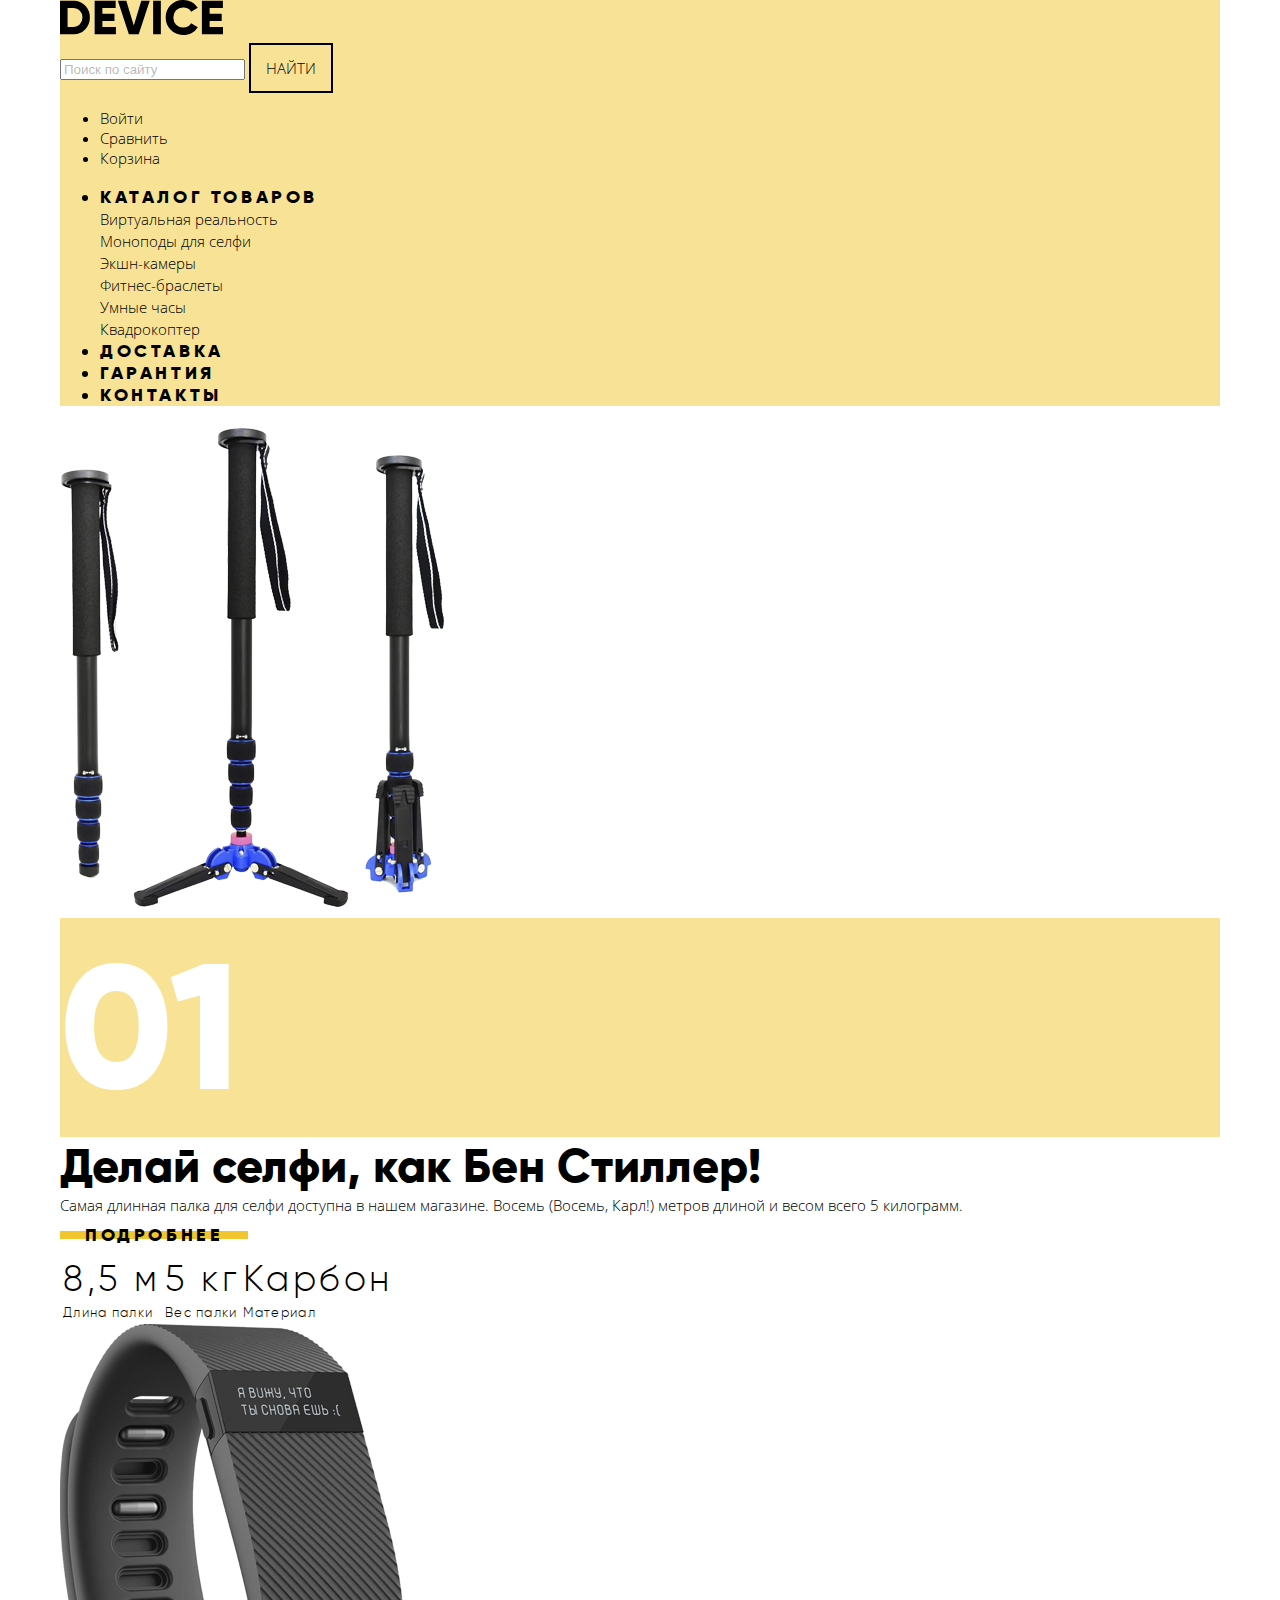
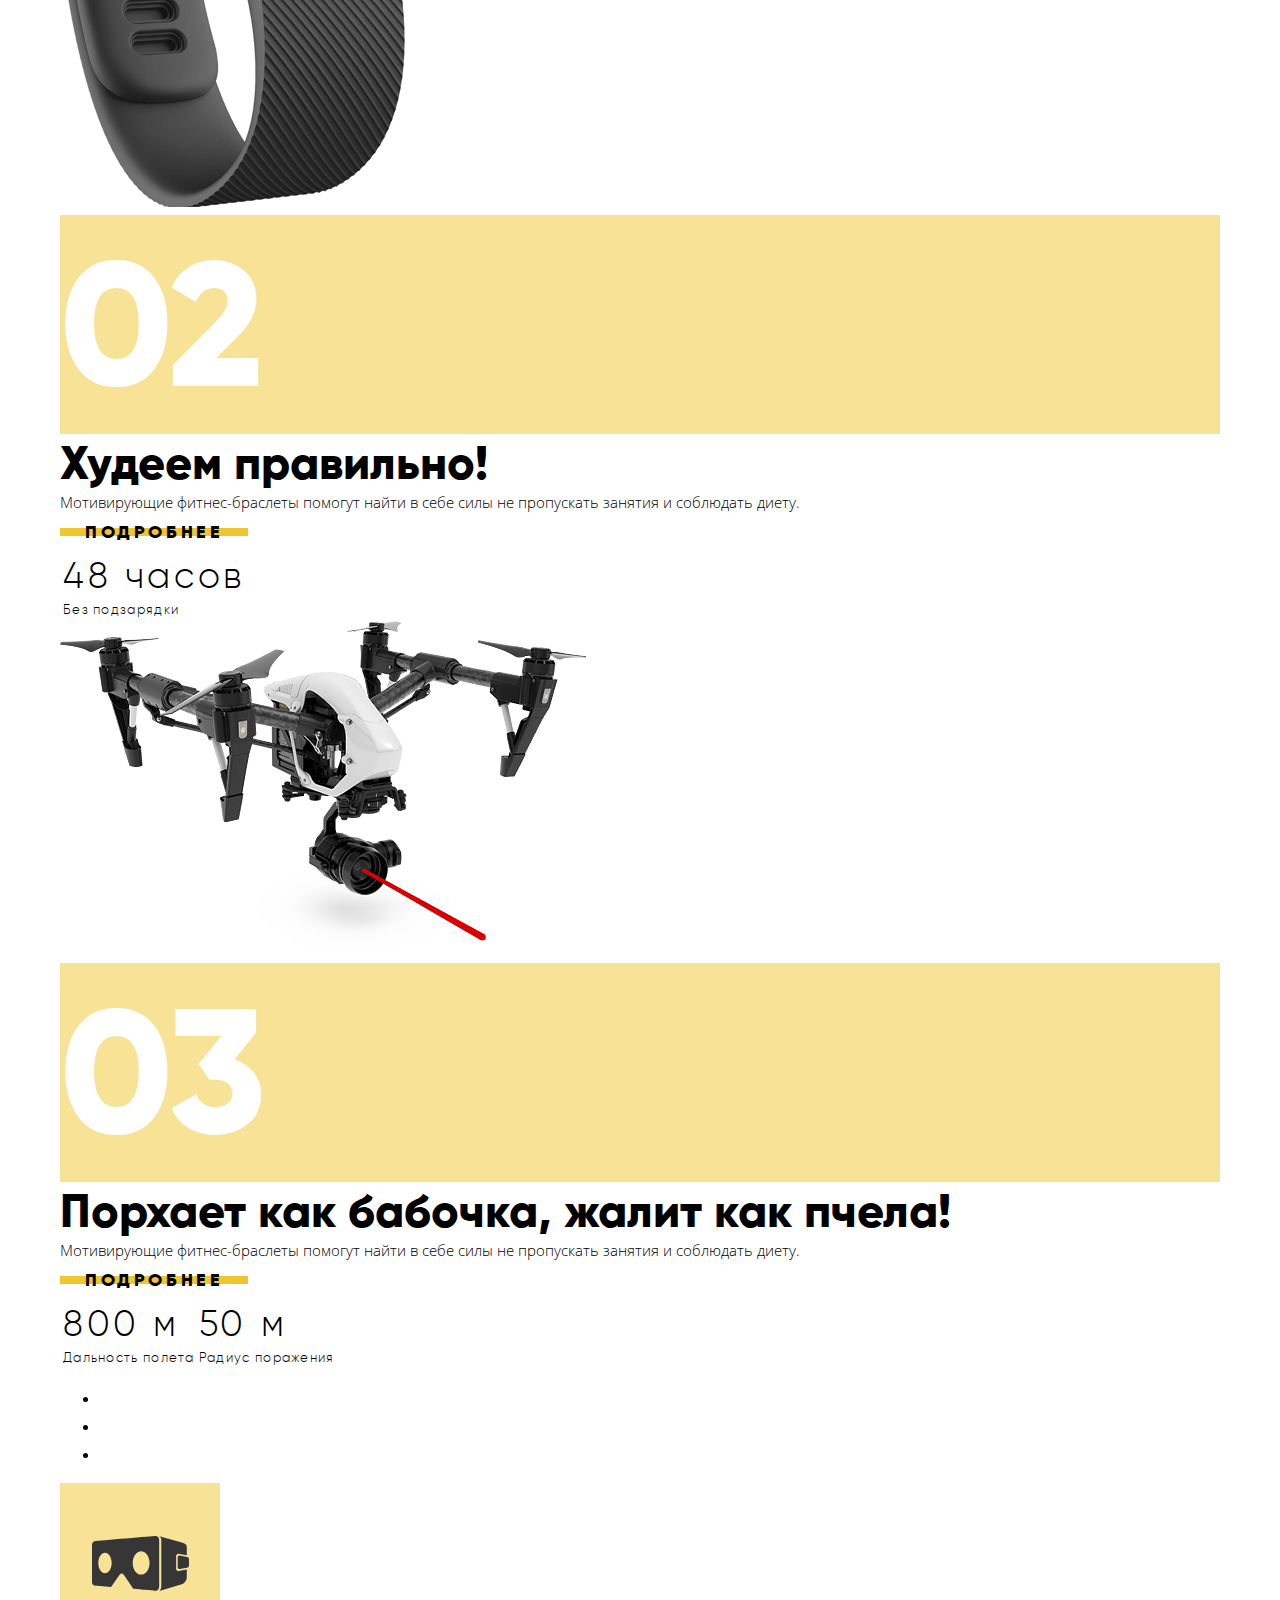
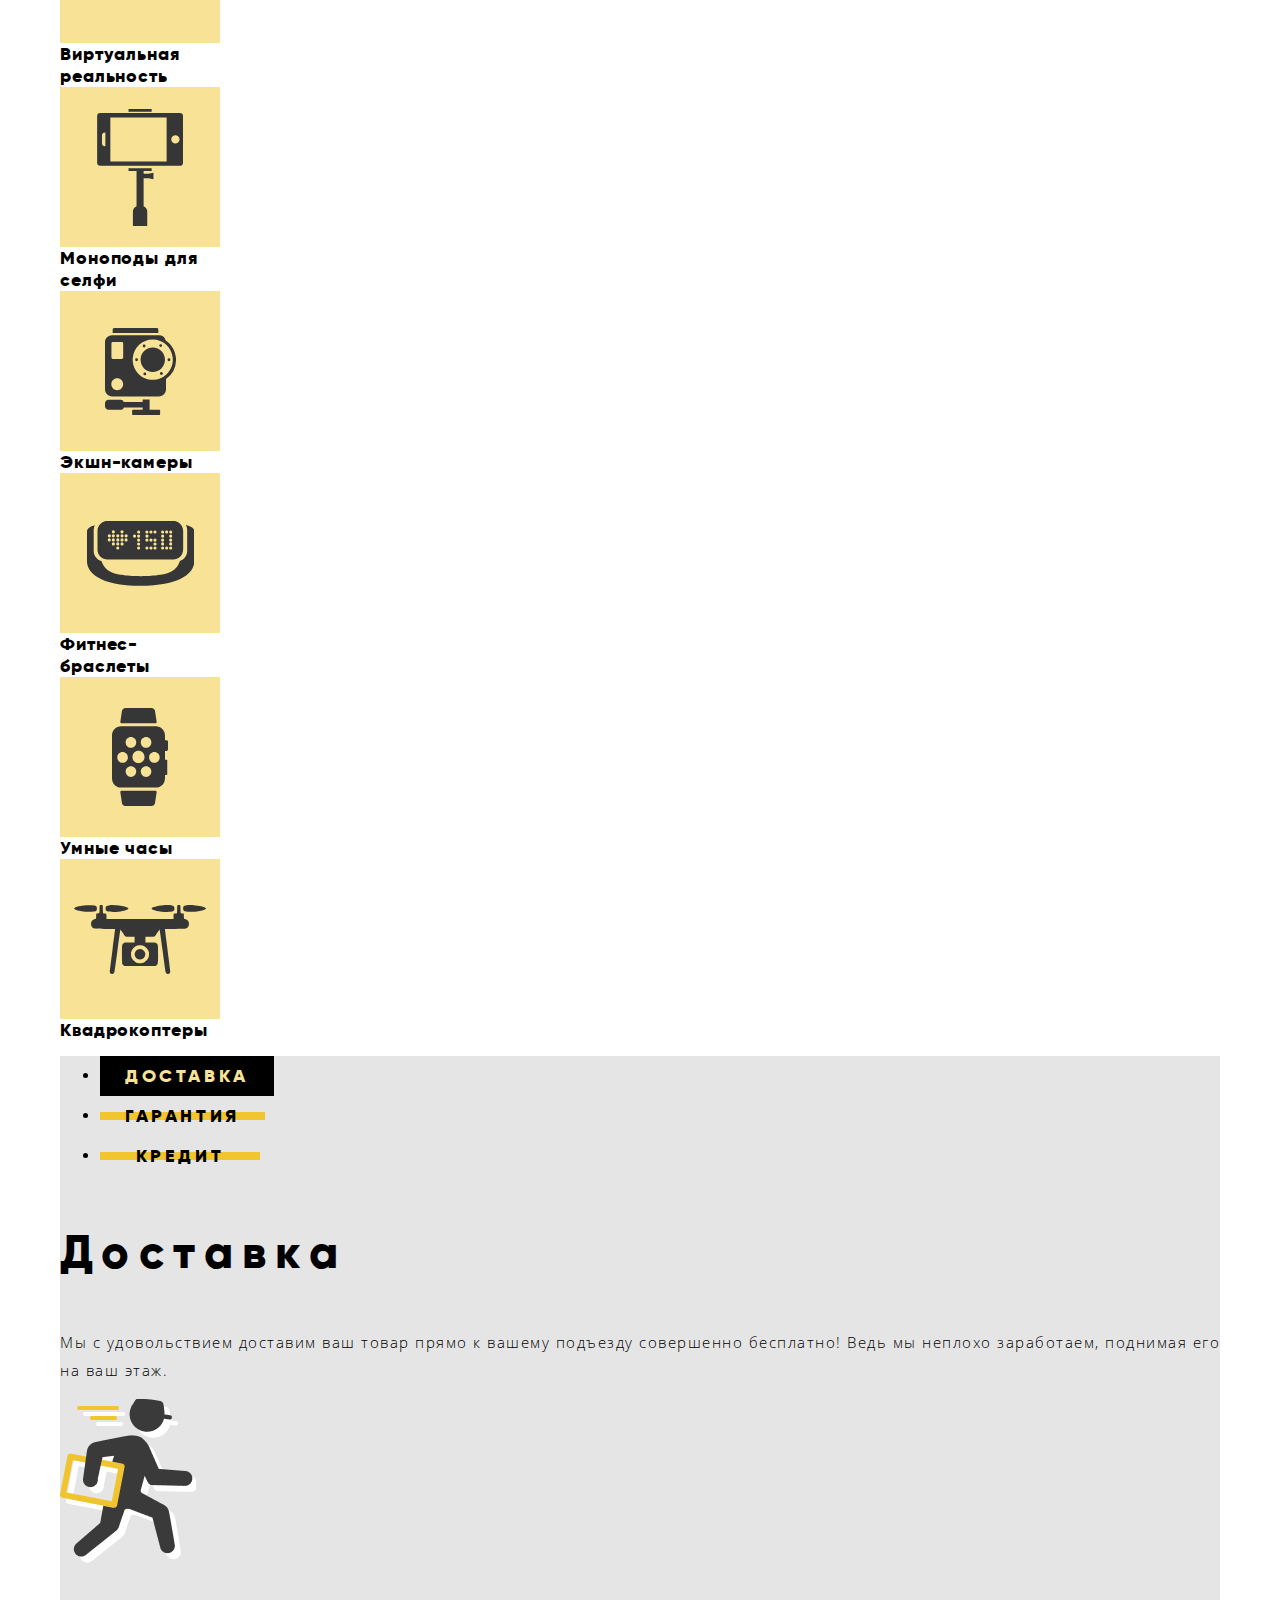
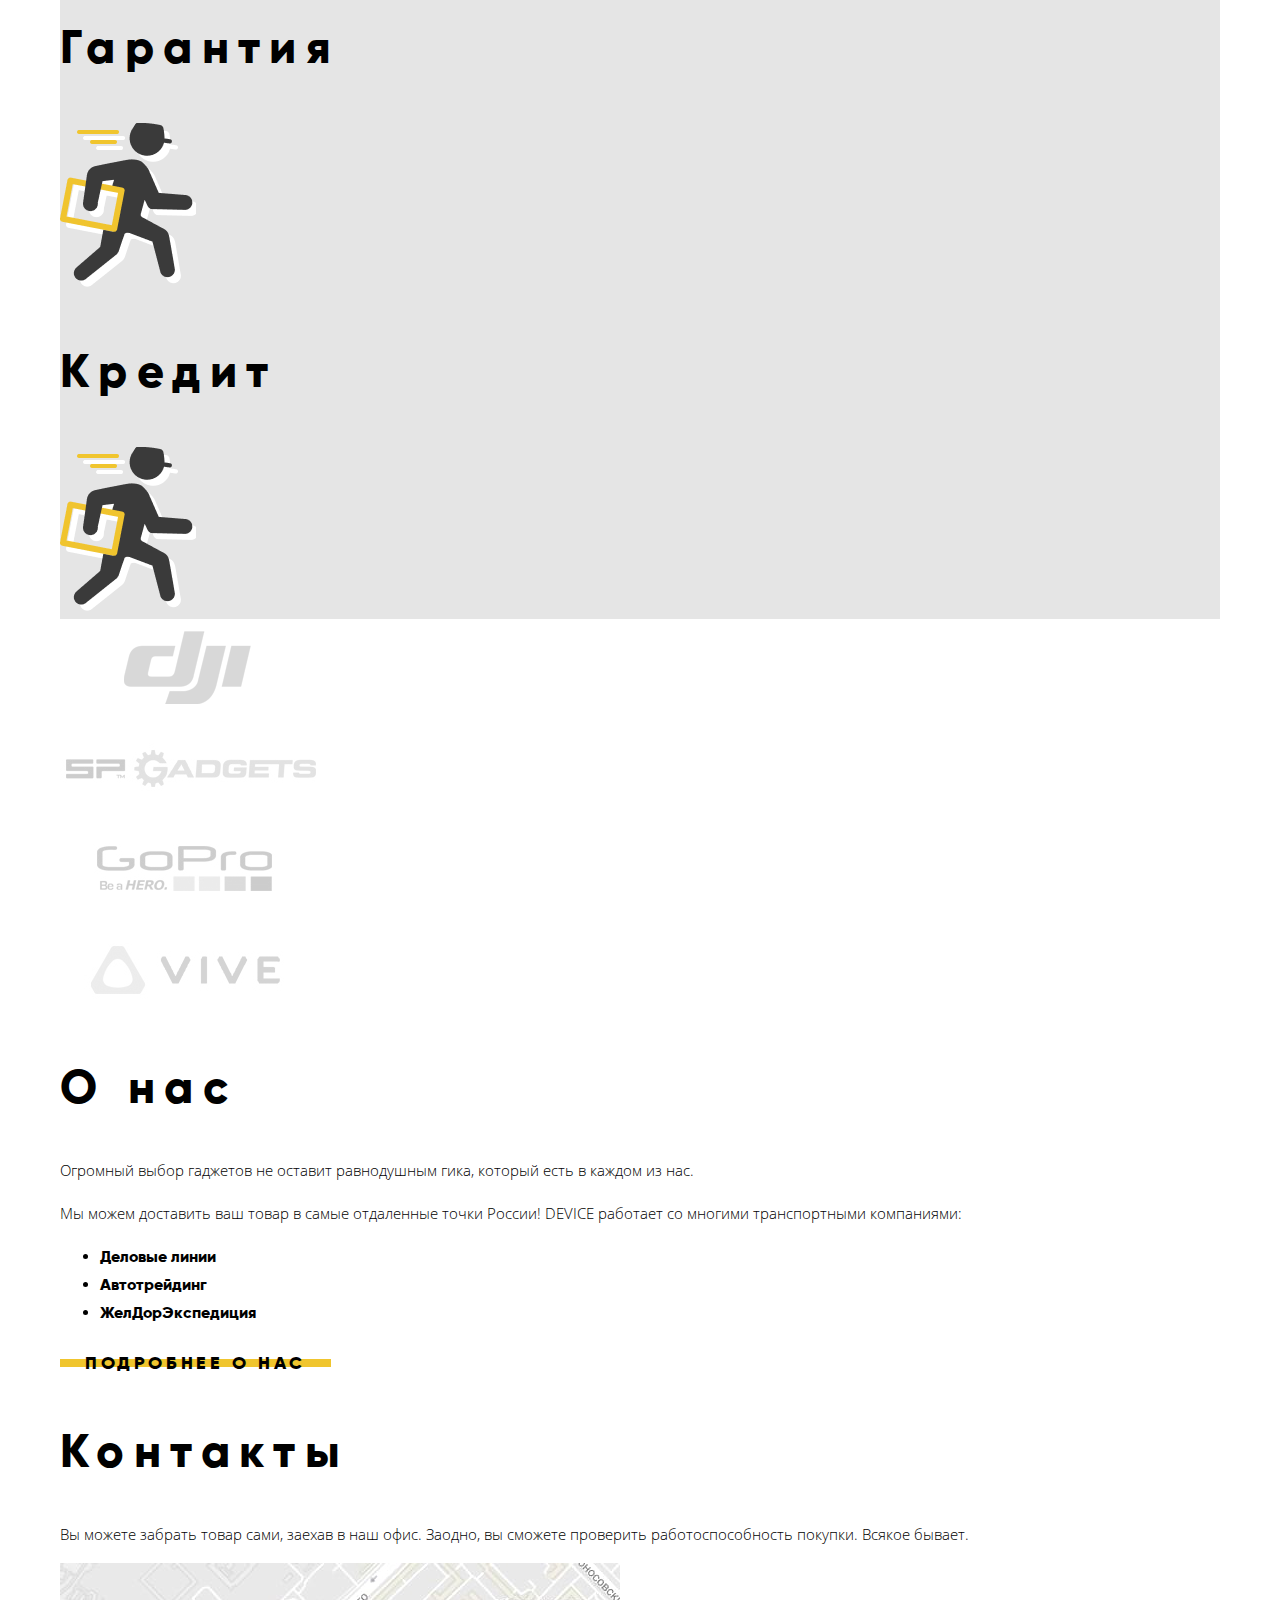
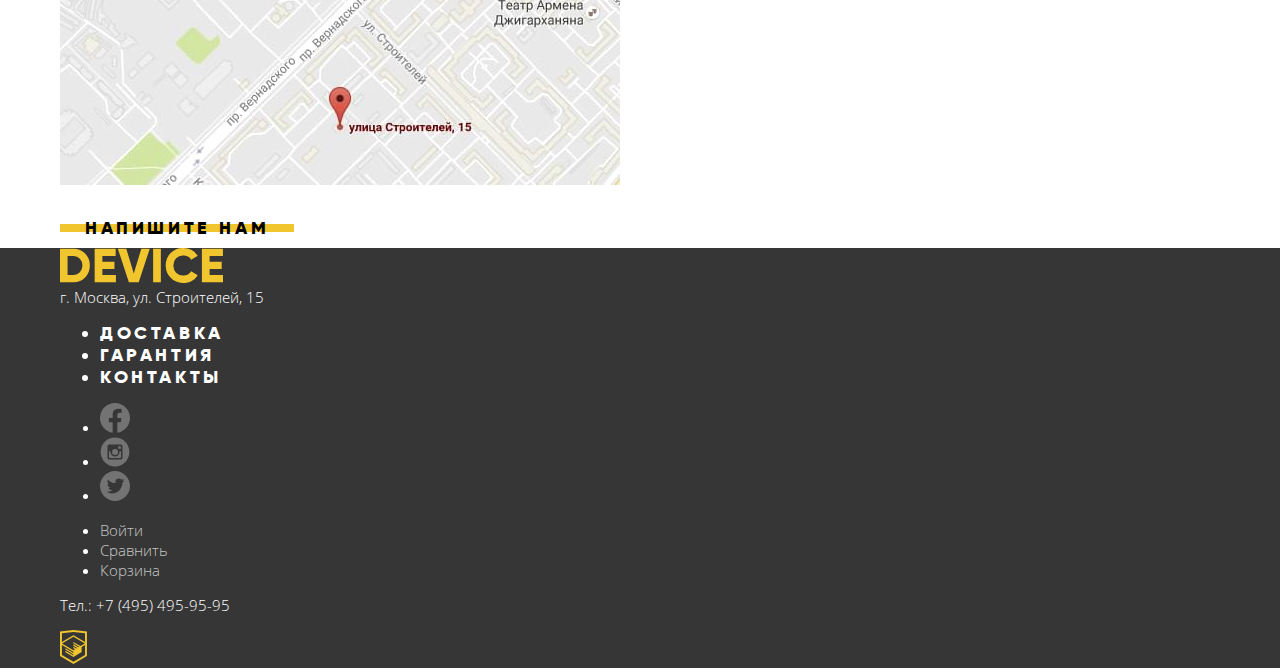
==== index.html @ 597c5e03 "typos and amends" ====
<!DOCTYPE html>
<html lang="ru">

<head>
  <meta charset="utf-8">
  <meta name="description" content="HTML Academy: Девайс">
  <title>HTML Academy: Девайс</title>
  <link rel="stylesheet" href="css/styles.css">
</head>

<body>
  <div class="container">
    <header class="main-header">
      <a class="logo-link">
        <img src="img/logo.svg" width="163" height="35" alt="Девайс">
      </a>
      <div class="navbar">
        <div class="navbar-search">
          <form action="https://echo.htmlacademy.ru/" method="post">
            <input type="search" placeholder="Поиск по сайту">
            <button type="submit">Найти</button>
          </form>
        </div>
        <ul>
          <li>
            <a href="#"><span class="icon"></span> Войти</a>
          </li>
          <li>
            <a href="#"><span class="icon"></span> Сравнить</a>
          </li>
          <li>
            <a href="#"><span class="icon"></span> Корзина</a>
          </li>
        </ul>
      </div>
      <nav class="main-navigation">
        <ul>
          <li>
            <a href="./catalog.html">Каталог товаров</a>
            <ul class="main-navigation-submenu">
              <li>
                <a href="#">Виртуальная реальность</a>
              </li>
              <li>
                <a href="#">Моноподы для селфи</a>
              </li>
              <li>
                <a href="#">Экшн-камеры</a>
              </li>
            </ul>
            <ul class="main-navigation-submenu">
              <li>
                <a href="#">Фитнес-браслеты</a>
              </li>
              <li>
                <a href="#">Умные часы</a>
              </li>
            </ul>
            <ul class="main-navigation-submenu">
              <li>
                <a href="#">Квадрокоптер</a>
              </li>
            </ul>
          </li>
          <li>
            <a href="#">Доставка</a>
          </li>
          <li>
            <a href="#">Гарантия</a>
          </li>
          <li>
            <a href="#">Контакты</a>
          </li>
        </ul>
      </nav>
    </header>
    <main class="index-page">
      <h1 class="visually-hidden">Интернет-магазин "Девайс"</h1>
      <div class="slider">
        <div class="slider-overview">
          <div class="slider-item">
            <div class="slider-grid-50">
              <img class="slider-image" src="img/slider-1.png" width="384" height="486" alt="Палка для селфи">
            </div>
            <div class="slider-grid-50">
              <div class="slider-order">01</div>
              <div class="slider-caption">Делай селфи, как Бен Стиллер!</div>
              <div class="slider-desc">Самая длинная палка для селфи доступна в нашем магазине. Восемь (Восемь, Карл!) метров длиной и весом всего 5 килограмм.</div>
              <a class="button">Подробнее</a>
              <table class="slider-table">
                <tbody>
                  <tr>
                    <td>8,5 м</td>
                    <td>5 кг</td>
                    <td>Карбон</td>
                  </tr>
                </tbody>
                <tfoot>
                  <tr>
                    <td>Длина палки</td>
                    <td>Вес палки</td>
                    <td>Материал</td>
                  </tr>
                </tfoot>
              </table>
            </div>
          </div>
          <div class="slider-item">
            <div class="slider-grid-50">
              <img class="slider-image" src="img/slider-2.png" width="345" height="485" alt="Фитнес-браслет">
            </div>
            <div class="slider-grid-50">
              <div class="slider-order">02</div>
              <div class="slider-caption">Худеем правильно!</div>
              <div class="slider-desc">Мотивирующие фитнес-браслеты помогут найти в себе силы не пропускать занятия и соблюдать диету.</div>
              <a class="button">Подробнее</a>
              <table class="slider-table">
                <tbody>
                  <tr>
                    <td>48 часов</td>
                  </tr>
                </tbody>
                <tfoot>
                  <tr>
                    <td>Без подзарядки</td>
                  </tr>
                </tfoot>
              </table>
            </div>
          </div>
          <div class="slider-item">
            <div class="slider-grid-50">
              <img class="slider-image" src="img/slider-3.png" width="526" height="334" alt="Квадрокоптер">
            </div>
            <div class="slider-grid-50">
              <div class="slider-order">03</div>
              <div class="slider-caption">Порхает как бабочка, жалит как пчела!</div>
              <div class="slider-desc">Мотивирующие фитнес-браслеты помогут найти в себе силы не пропускать занятия и соблюдать диету.</div>
              <a class="button">Подробнее</a>
              <table class="slider-table">
                <tbody>
                  <tr>
                    <td>800 м</td>
                    <td>50 м</td>
                  </tr>
                </tbody>
                <tfoot>
                  <tr>
                    <td>Дальность полета</td>
                    <td>Радиус поражения</td>
                  </tr>
                </tfoot>
              </table>
            </div>
          </div>
        </div>
        <ul class="slider-dots">
          <li data-order="0"></li>
          <li data-order="1"></li>
          <li data-order="2"></li>
        </ul>
      </div>
      <ul class="category-grid">
        <li>
          <a href="#">
            <div class="category-grid-img">
              <img src="img/popular-1.svg" width="97" height="55" alt="">
            </div>
            <div class="category-grid-title">Виртуальная реальность</div>
          </a>
        </li>
        <li>
          <a href="#">
            <div class="category-grid-img">
              <img src="img/popular-2.svg" width="86" height="117" alt="">
            </div>
            <div class="category-grid-title">Моноподы для селфи</div>
          </a>
        </li>
        <li>
          <a href="#">
            <div class="category-grid-img">
              <img src="img/popular-3.svg" width="71" height="87" alt="">
            </div>
            <div class="category-grid-title">Экшн-камеры</div>
          </a>
        </li>
        <li>
          <a href="#">
            <div class="category-grid-img">
              <img src="img/popular-4.svg" width="107" height="65" alt="">
            </div>
            <div class="category-grid-title">Фитнес-браслеты</div>
          </a>
        </li>
        <li>
          <a href="#">
            <div class="category-grid-img">
              <img src="img/popular-5.svg" width="56" height="98" alt="">
            </div>
            <div class="category-grid-title">Умные часы</div>
          </a>
        </li>
        <li>
          <a href="#">
            <div class="category-grid-img">
              <img src="img/popular-6.svg" width="132" height="69" alt="">
            </div>
            <div class="category-grid-title">Квадрокоптеры</div>
          </a>
        </li>
      </ul>
      <div class="slider-services">
        <ul class="slider-services-nav">
          <li>
            <button class="button active">Доставка</button>
          </li>
          <li>
            <button class="button">Гарантия</button>
          </li>
          <li>
            <button class="button">Кредит</button>
          </li>
        </ul>
        <div class="slider-services-content">
          <h3>Доставка</h3>
          <p>Мы с удовольствием доставим ваш товар прямо к вашему подъезду совершенно бесплатно! Ведь мы неплохо заработаем, поднимая его на ваш этаж.</p>
          <img src="img/delivery-guy.png" width="136" height="164" alt="">
        </div>
        <div class="slider-services-content">
          <h3>Гарантия</h3>
          <p></p>
          <img src="img/delivery-guy.png" width="136" height="164" alt="">
        </div>
        <div class="slider-services-content">
          <h3>Кредит</h3>
          <p></p>
          <img src="img/delivery-guy.png" width="136" height="164" alt="">
        </div>
      </div>
      <ul class="logo-block">
        <li></li>
        <li></li>
        <li></li>
        <li></li>
      </ul>
      <div class="map-popup">
        <img src="img/map-big.png" width="994" height="593" alt="Карта">
        <button class="js-close-popup" type="button">
          <img src="img/icon-cross.svg" alt="Закрыть окно">
        </button>
      </div>
      <div class="contact-form-popup">
        <form class="contact-form" action="https://echo.htmlacademy.ru/" method="post">
          <label for="name">Ваше имя:
            <input type="text" id="name" name="name" placeholder="Имя Фамилия" required>
          </label>
          <label for="email">Ваш e-mail:
            <input type="email" id="email" name="email" placeholder="email@example.com" required>
          </label>
          <label for="message">Текст письма:</label>
          <textarea id="message" name="message" placeholder="В свободной форме" required></textarea>
          <button type="submit">Отправить</button>
        </form>
        <button class="js-close-popup" type="button">
          <img src="img/icon-cross.svg" alt="Закрыть окно">
        </button>
      </div>
      <div class="grid-50">
        <section class="main-section">
          <h2 class="heading">О нас</h2>
          <p>Огромный выбор гаджетов не оставит равнодушным гика, который есть в каждом из нас.</p>
          <p>Мы можем доставить ваш товар в самые отдаленные точки России! DEVICE работает со многими транспортными компаниями:</p>
          <ul>
            <li>
              <strong>Деловые линии</strong>
            </li>
            <li>
              <strong>Автотрейдинг</strong>
            </li>
            <li>
              <strong>ЖелДорЭкспедиция</strong>
            </li>
          </ul>
          <a class="button" href="#">Подробнее о нас</a>
        </section>
      </div>
      <div class="grid-50">
        <section class="main-section">
          <h2 class="heading">Контакты</h2>
          <p>Вы можете забрать товар сами, заехав в наш офис. Заодно, вы сможете проверить работоспособность покупки. Всякое бывает.</p>
          <p>
            <img class="logo" src="img/map.jpg" width="560" height="222" alt="Карта">
          </p>
          <a class="button" href="#">Напишите нам</a>
        </section>
      </div>
    </main>
  </div>
  <footer class="main-footer">
    <div class="container">
      <div class="grid-33">
        <a class="logo-link">
          <img src="img/logo-color.svg" width="163" height="35" alt="Девайс">
        </a>
        <address>г. Москва, ул. Строителей, 15</address>
        <div class="decor"></div>
      </div>
      <div class="grid-33">
        <div class="footer-menu">
          <ul>
            <li>
              <a href="#">Доставка</a>
            </li>
            <li>
              <a href="#">Гарантия</a>
            </li>
            <li>
              <a href="#">Контакты</a>
            </li>
          </ul>
        </div>
        <div class="socials">
          <ul>
            <li>
              <a href="#">
                <img src="img/icon-facebook.svg" alt="Facebook" width="30" height="30">
              </a>
            </li>
            <li>
              <a href="#">
                <img src="img/icon-instagram.svg" alt="Instagram" width="30" height="30">
              </a>
            </li>
            <li>
              <a href="#">
                <img src="img/icon-twitter.svg" alt="Twitter" width="30" height="30">
              </a>
            </li>
          </ul>
        </div>
      </div>
      <div class="grid-33">
        <div class="navbar-footer">
          <ul>
            <li>
              <a href=""><span class="icon"></span>Войти</a>
            </li>
            <li>
              <a href=""><span class="icon"></span>Сравнить</a>
            </li>
            <li>
              <a href=""><span class="icon"></span>Корзина</a>
            </li>
          </ul>
        </div>
        <p>Тел.: <a href="tel:+74954959595">+7 (495) 495-95-95</a>
        </p>
        <div class="copyright">
          <a href="#">
            <img src="img/logo-htmlacademy.svg" alt="Htmlacademy" width="27" height="34">
          </a>
        </div>
      </div>
    </div>
  </footer>
</body>

</html>
---- css/styles.css ----
/* Fonts */

@font-face {
  font-family: "Open Sans";
  font-style: normal;
  font-weight: 300;
  src: local("Open Sans Light"), local("OpenSans-Light"), url("../fonts/open-sans-v17-latin_cyrillic-ext_cyrillic-300.woff2") format("woff2"), url("../fonts/open-sans-v17-latin_cyrillic-ext_cyrillic-300.woff") format("woff");
}

@font-face {
  font-family: "Open Sans";
  font-style: normal;
  font-weight: 400;
  src: local("Open Sans Regular"), local("OpenSans-Regular"), url("../fonts/open-sans-v17-latin_cyrillic-ext_cyrillic-regular.woff2") format("woff2"), url("../fonts/open-sans-v17-latin_cyrillic-ext_cyrillic-regular.woff") format("woff");
}

@font-face {
  font-family: "Gilroy Light";
  font-style: normal;
  font-weight: normal;
  src: local("Gilroy Light"), url("../fonts/gilroylight.woff2") format("woff2"), url("../fonts/gilroylight.woff") format("woff");
}

@font-face {
  font-family: "Gilroy Extra Bold";
  font-style: normal;
  font-weight: normal;
  src: local("Gilroy Extra Bold"), url("../fonts/gilroyextrabold.woff2") format("woff2"), url("../fonts/gilroyextrabold.woff") format("woff");
}

/* Reset */
*,
*::before,
*::after {
  box-sizing: inherit;
}

html {
  box-sizing: border-box;
}

img {
  max-width: 100%;
  height: auto;
}

a {
  text-decoration: none;
}

/* Variables */
:root {
  --basic-black: #000;
  --basic-dark: #363636;
  --basic-white: #fff;
  --basic-grey: #464646;
  --basic-half-grey: #7e7e7e;
  --basic-disabled-grey: #a6a6a6;
  --basic-grey-light: #e5e5e5;
  --special-yellow: #f7e296;
  --special-yellow-dark: #f0c52e;
  --special-green: #91c92f;
  --pagination-grey: #ebebeb;
  --hover-pagination-grey: #d9d9d9;
  --error-pink: #f6dada;
  --basic-white-opacity: rgba(255, 255, 255, 0.3);
  --basic-black-opacity: rgba(0, 0, 0, 0.3);
}

/* Global */
body {
  margin: 0;
  padding: 0;
  font-family: "Open Sans", "Tahoma", sans-serif;
  font-size: 15px;
  line-height: 28px;
  font-weight: 300;
  color: var(--basic-black);
}

.container {
  width: 1200px;
  padding: 0 20px;
  margin: 0 auto;
}

.visually-hidden {
  position: absolute;
  clip: rect(1px 1px 1px 1px);
  padding: 0;
  border: 0;
  height: 1px;
  width: 1px;
  overflow: hidden;
}

.heading {
  font-family: "Gilroy Extra Bold", "Tahoma", sans-serif;
  font-weight: bold;
  letter-spacing: 0.2em;
  font-size: 47px;
  line-height: 59px;
}

/* UI */
.button {
  display: inline-block;
  vertical-align: middle;
  font-family: "Gilroy Extra Bold", "Tahoma", sans-serif;
  font-weight: bold;
  font-size: 18px;
  line-height: 22px;
  color: inherit;
  letter-spacing: 0.2em;
  text-transform: uppercase;
  background: none;
  border: none;
  cursor: pointer;
  padding: 9px 25px;
  position: relative;
  min-width: 160px;
  z-index: 0;
}

.button::after {
  content: "";
  position: absolute;
  left: 0;
  top: 0;
  bottom: 0;
  right: 0;
  margin: auto;
  background-color: var(--special-yellow-dark);
  height: 8px;
  width: 100%;
  z-index: -1;
}

.button:hover,
.button:focus {
  background-color: var(--special-yellow-dark);
}

.button:active {
  color: var(--basic-black-opacity);
}

/* Filter */
.form-filter legend {
  font-family: "Gilroy Extra Bold", "Tahoma", sans-serif;
  font-weight: bold;
  font-size: 14px;
  line-height: 17px;
  letter-spacing: 0.1em;
}

.form-filter label {
  font-size: 14px;
  line-height: 19px;
}

.form-filter input[attr="disabled"] {
  color: var(--basic-disabled-grey);
}

/* Header */
.main-header {
  background: var(--special-yellow);
}

.main-header .logo-link:hover,
.main-header .logo-link:focus {
  opacity: 0.6;
}

.main-header .logo-link:active {
  opacity: 0.3;
}

.main-navigation {
  font-family: "Gilroy Extra Bold", "Tahoma", sans-serif;
  font-weight: bold;
  font-size: 18px;
  line-height: 22px;
  text-transform: uppercase;
  letter-spacing: 0.2em;
}

.main-navigation a {
  color: var(--basic-black);
}

.main-navigation a:hover,
.main-navigation a:focus {
  opacity: 0.6;
}

.main-navigation a:active {
  opacity: 0.3;
}

.main-navigation-submenu {
  padding: 0;
  margin: 0;
  list-style: none;
}

.main-navigation-submenu a {
  font-family: "Open Sans", "Tahoma", sans-serif;
  font-style: normal;
  font-weight: 300;
  font-size: 15px;
  line-height: 20px;
  text-transform: none;
  letter-spacing: normal;
}

.navbar {
  line-height: 20px;
}

.navbar a {
  color: var(--basic-black);
}

.navbar a:hover,
.navbar a:focus {
  opacity: 0.6;
}

.navbar a:active {
  opacity: 0.3;
}

.navbar-search input::placeholder {
  color: rgba(0, 0, 0, 0.3);
}

.navbar-search input:hover::placeholder {
  color: rgba(0, 0, 0, 0.6);
}

.navbar-search button {
  font-family: "Open Sans", "Tahoma", sans-serif;
  font-style: normal;
  font-weight: 300;
  font-size: 15px;
  line-height: 20px;
  text-transform: uppercase;
  color: var(--basic-black);
  border: 2px solid var(--basic-black);
  background: none;
  padding: 13px 15px;
  cursor: pointer;
}

.navbar-search button:hover,
.navbar-search button:focus {
  color: var(--basic-white);
  background: var(--basic-black);
}

.navbar-search button:active {
  color: var(--basic-white-opacity);
  background: var(--basic-black);
}

/* Footer */
.main-footer {
  background: var(--basic-dark);
  color: var(--basic-white);
  font-size: 15px;
  line-height: 20px;
}

.main-footer a {
  color: inherit;
}

.main-footer address {
  font-style: inherit;
}

.main-footer .logo-link:hover,
.main-footer .logo-link:focus {
  opacity: 0.6;
}

.main-footer .logo-link:active {
  opacity: 0.3;
}

.footer-menu li {
  font-family: "Gilroy Extra Bold", "Tahoma", sans-serif;
  font-weight: bold;
  font-size: 18px;
  line-height: 22px;
  text-transform: uppercase;
  letter-spacing: 0.2em;
}

.footer-menu a {
  color: inherit;
  opacity: 1;
}

.footer-menu a:hover,
.footer-menu a:focus {
  opacity: 0.6;
}

.footer-menu a:active {
  opacity: 0.3;
}

.navbar-footer {
  line-height: 20px;
}

.navbar-footer a {
  color: var(--basic-white);
  opacity: 0.7;
}

.navbar-footer a:hover,
.navbar-footer a:focus {
  opacity: 1;
}

.navbar-footer a:active {
  opacity: 0.3;
}

.copyright a:hover,
.copyright a:focus {
  opacity: 0.6;
}

.copyright a:active {
  opacity: 0.3;
}

.socials a {
  opacity: 0.3;
}

.socials a:hover,
.socials a:focus {
  opacity: 0.6;
}

.socials a:active {
  opacity: 0.1;
}

/* Index page */
.main-section ul {
  font-family: "Gilroy Extra Bold", "Tahoma", sans-serif;
  font-weight: bold;
  font-size: 16px;
  line-height: 28px;
}

/* Catalog page */
.inner-page h1 {
  font-family: "Gilroy Extra Bold", "Tahoma", sans-serif;
  font-weight: bold;
  font-size: 47px;
  line-height: 59px;
}

.catalog-item h2 {
  font-family: "Gilroy Extra Bold", "Tahoma", sans-serif;
  font-weight: bold;
  font-size: 18px;
  line-height: 22px;
  letter-spacing: 0.05em;
}

.catalog-item-price {
  font-family: "Gilroy Light", "Tahoma", sans-serif;
  font-size: 16px;
  line-height: 19px;
  letter-spacing: 0.05em;
}

/* Breadcrumbs */
.breadcrumbs a {
  font-size: 14px;
  line-height: 19px;
  color: inherit;
  opacity: 0.3;
}

.breadcrumbs a:hover,
.breadcrumbs a:focus {
  opacity: 0.6;
}

.breadcrumbs a:active {
  opacity: 0.1;
}

.breadcrumbs a.current:hover,
.breadcrumbs a.current:focus {
  opacity: 0.3;
}

.breadcrumbs a.current:active {
  opacity: 0.3;
}

/* Sort */
.sort-block h2 {
  font-family: "Gilroy Extra Bold", "Tahoma", sans-serif;
  font-weight: bold;
  font-size: 16px;
  line-height: 20px;
  letter-spacing: 0.1em;
  text-transform: uppercase;
}

.sort a {
  font-family: "Open Sans", "Tahoma", sans-serif;
  font-weight: normal;
  font-style: normal;
  font-size: 14px;
  color: var(--basic-black);
  line-height: 19px;
  opacity: 0.3;
}

.sort a:hover,
.sort a:focus {
  opacity: 0.6;
}

.sort a.active,
.sort a:active {
  opacity: 1;
}

/* Pagination */
.pagination {
  background: var(--pagination-grey);
  list-style: none;
  margin: 0;
  padding: 0;
}

.pagination a {
  display: block;
  font-family: "Gilroy Extra Bold", "Tahoma", sans-serif;
  font-weight: bold;
  font-size: 16px;
  line-height: 20px;
  color: var(--basic-black);
  letter-spacing: 0.1em;
  text-transform: uppercase;
  opacity: 0.3;
}

.pagination a:hover,
.pagination a:focus {
  opacity: 0.6;
}

.pagination a.active,
.pagination a:active {
  opacity: 1;
}

.pagination .next a,
.pagination .prev a {
  opacity: 1;
}

.pagination .next:hover,
.pagination .next:focus,
.pagination .prev:hover,
.pagination .prev:focus {
  background: var(--hover-pagination-grey);
}

.pagination .next:active a,
.pagination .prev:active a {
  opacity: 0.3;
}

/* Slider */
.slider-caption {
  font-family: "Gilroy Extra Bold", "Tahoma", sans-serif;
  font-weight: bold;
  font-size: 47px;
  line-height: 58px;
}

.slider-desc {
  line-height: 20px;
}

.slider-table tbody {
  font-family: "Gilroy Light", "Tahoma", sans-serif;
  font-size: 36px;
  line-height: 43px;
  letter-spacing: 0.1em;
}

.slider-table tfoot {
  font-family: "Gilroy Light", "Tahoma", sans-serif;
  font-size: 13px;
  line-height: 16px;
  letter-spacing: 0.1em;
}

.slider-order {
  font-family: "Gilroy Extra Bold", "Tahoma", sans-serif;
  font-size: 179px;
  line-height: 219px;
  color: var(--basic-white);
  background: var(--special-yellow);
  text-transform: uppercase;
}

/* Category grid */
.category-grid {
  margin: 0;
  padding: 0;
  list-style: none;
}

.category-grid a {
  color: var(--basic-black);
}

.category-grid li {
  width: 160px;
}

.category-grid li:hover .category-grid-img,
.category-grid li:focus .category-grid-img {
  background: var(--special-yellow-dark);
}

.category-grid li:active .category-grid-img {
  background: var(--special-yellow-dark);
}

.category-grid li:active .category-grid-img img {
  opacity: 0.3;
}

.category-grid li:active .category-grid-title {
  opacity: 0.3;
}

.category-grid-title {
  font-family: "Gilroy Extra Bold", "Tahoma", sans-serif;
  font-weight: bold;
  font-size: 18px;
  line-height: 22px;
  letter-spacing: 0.05em;
}

.category-grid-img {
  position: relative;
  height: 160px;
  background: var(--special-yellow);
}

.category-grid-img img {
  position: absolute;
  top: 0;
  right: 0;
  bottom: 0;
  left: 0;
  margin: auto;
}

/* Slider services */
.slider-services {
  background: var(--basic-grey-light);
}

.slider-services-nav .button:active {
  background: var(--basic-black);
  color: var(--special-yellow);
}

.slider-services-nav .button:active::after {
  background: none;
}

.slider-services-nav .active {
  background: var(--basic-black);
  color: var(--special-yellow);
}

.slider-services-nav .active::after {
  background: none;
}

.slider-services-content h3 {
  font-family: "Gilroy Extra Bold", "Tahoma", sans-serif;
  font-weight: bold;
  font-size: 47px;
  line-height: 58px;
  letter-spacing: 0.2em;
}

.slider-services-content p {
  font-size: 15px;
  line-height: 28px;
  letter-spacing: 0.1em;
}

.logo-block {
  margin: 0;
  padding: 0;
  list-style: none;
}

.logo-block li {
  width: 260px;
  height: 100px;
  background-repeat: no-repeat;
  background-size: contain;
}

.logo-block li:nth-child(1) {
  background-image: url("../img/logo-greyscale-1.png");
}

.logo-block li:nth-child(1):hover {
  background-image: url("../img/logo-1.png");
}

.logo-block li:nth-child(2) {
  background-image: url("../img/logo-greyscale-2.png");
}

.logo-block li:nth-child(2):hover {
  background-image: url("../img/logo-2.png");
}

.logo-block li:nth-child(3) {
  background-image: url("../img/logo-greyscale-3.png");
}

.logo-block li:nth-child(3):hover {
  background-image: url("../img/logo-3.png");
}

.logo-block li:nth-child(4) {
  background-image: url("../img/logo-greyscale-4.png");
}

.logo-block li:nth-child(4):hover {
  background-image: url("../img/logo-4.png");
}

.contact-form-popup {
  display: none;
}

.map-popup {
  display: none;
}
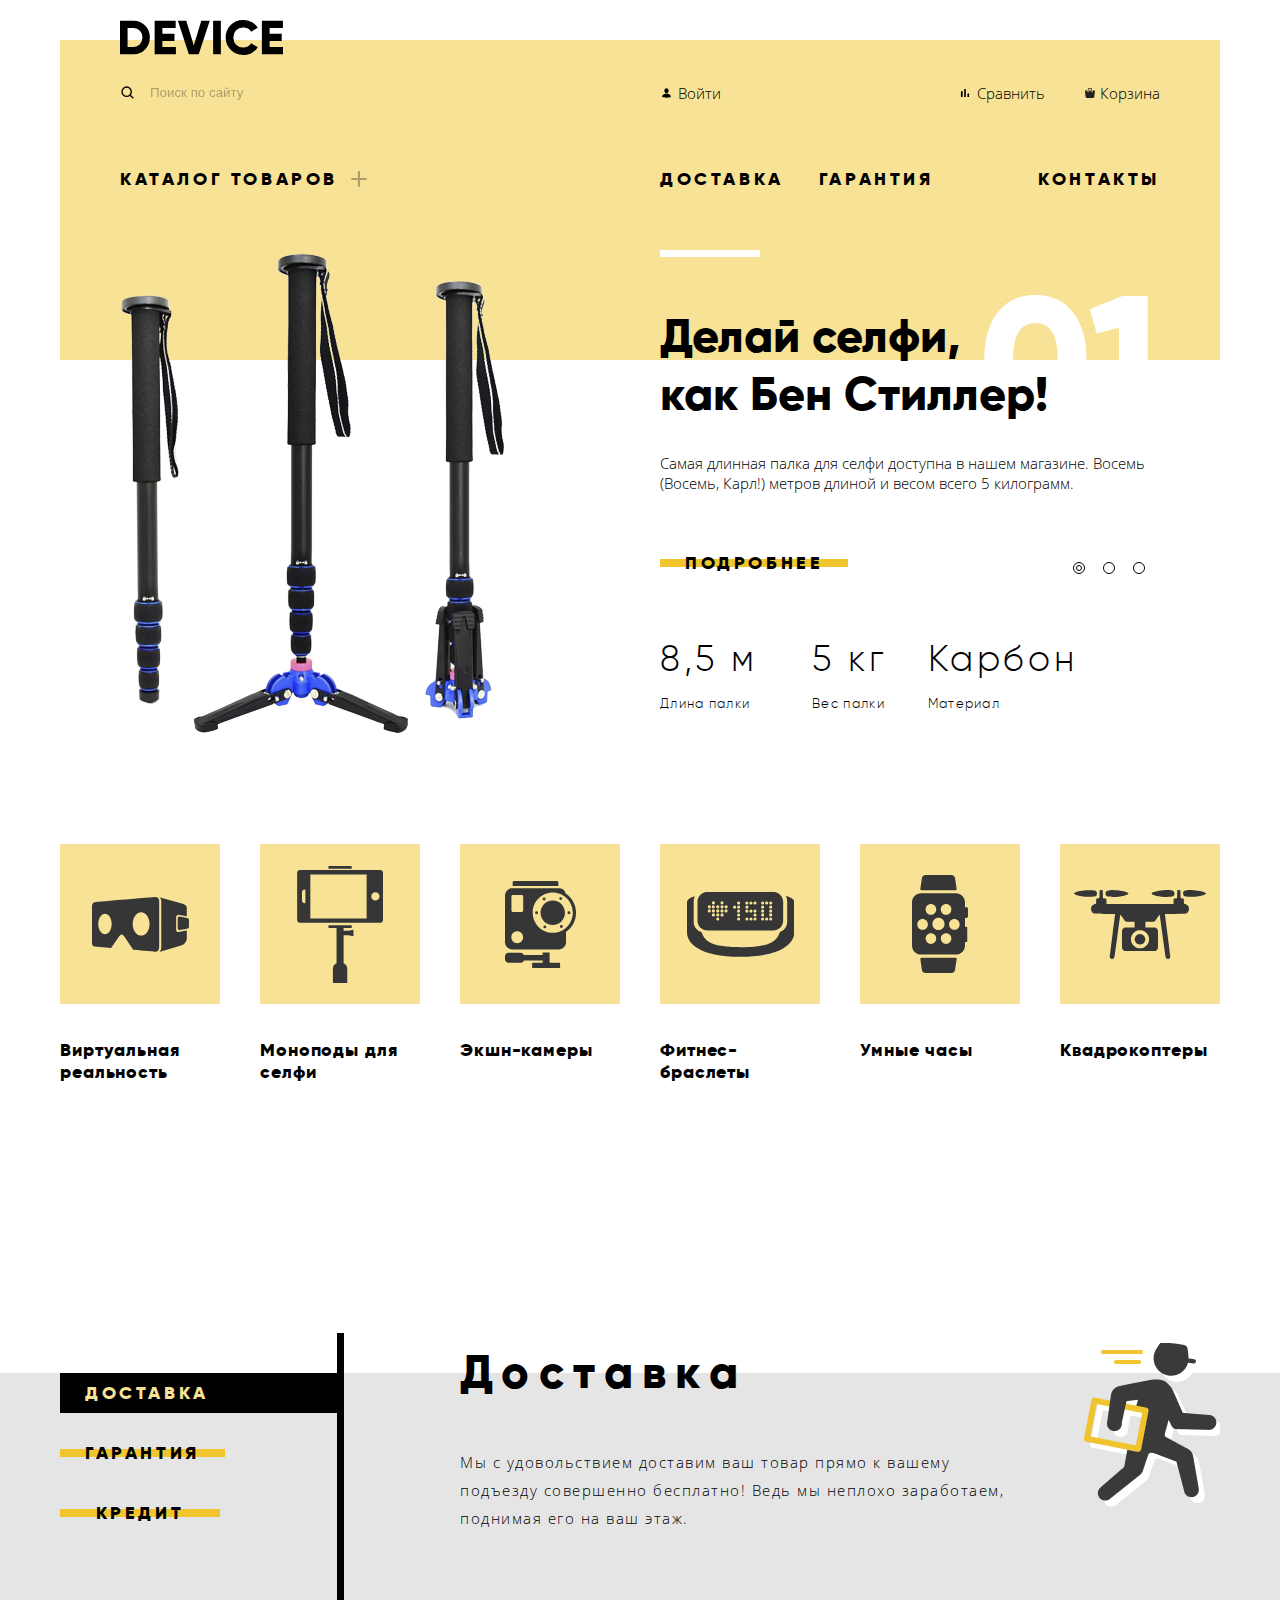
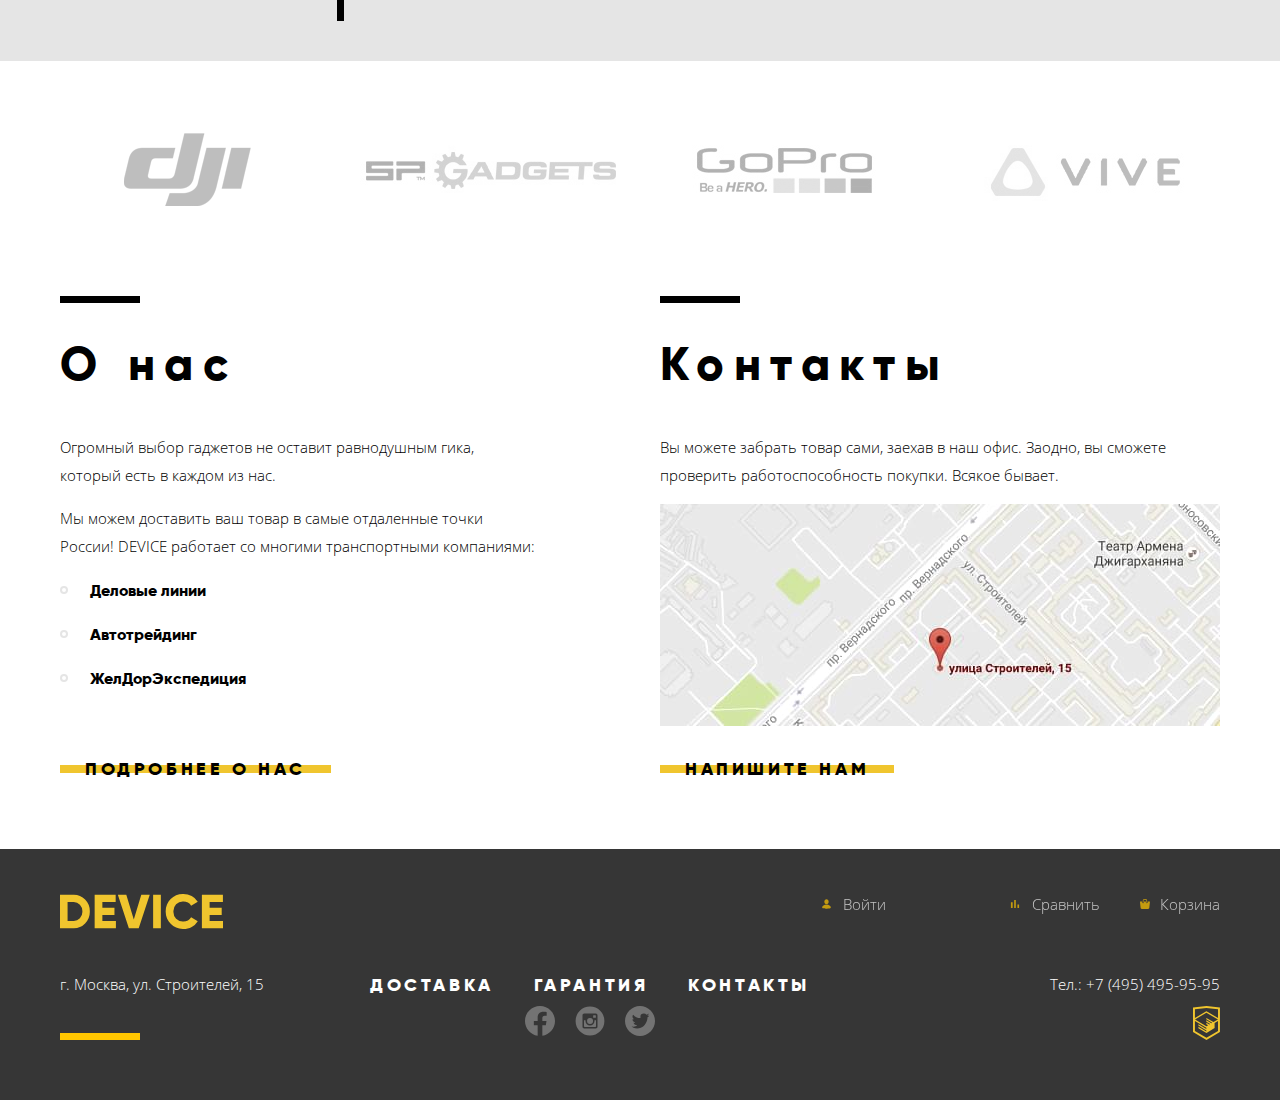
==== commit 4c4f322b: "grid layout and some decorations" ====
--- a/index.html
+++ b/index.html
@@ -9,46 +9,64 @@
 </head>
 
 <body>
-  <div class="container">
+  <div class="wrapper">
     <header class="main-header">
-      <a class="logo-link">
-        <img src="img/logo.svg" width="163" height="35" alt="Девайс">
-      </a>
-      <div class="navbar">
-        <div class="navbar-search">
-          <form action="https://echo.htmlacademy.ru/" method="post">
-            <input type="search" placeholder="Поиск по сайту">
-            <button type="submit">Найти</button>
-          </form>
+      <div class="container">
+        <a class="logo-link">
+          <img src="img/logo.svg" width="163" height="35" alt="Девайс">
+        </a>
+        <div class="navbar">
+          <div class="navbar-search">
+            <form action="https://echo.htmlacademy.ru/" method="post">
+              <label for="search"></label>
+              <input type="search" id="search" name="search" placeholder="Поиск по сайту">
+              <button type="submit">Найти</button>
+            </form>
+          </div>
+          <ul>
+            <li>
+              <a class="link link-enter" href="#">
+                <img src="img/icon-user.svg" width="13" height="14" alt=""> Войти</a>
+            </li>
+            <li>
+              <a class="link link-compare" href="#">
+                <img src="img/icon-chart.svg" width="14" height="14" alt=""> Сравнить</a>
+            </li>
+            <li>
+              <a class="link link-cart" href="#">
+                <img src="img/icon-cart.svg" width="10" height="10" alt=""> Корзина</a>
+            </li>
+          </ul>
         </div>
-        <ul>
-          <li>
-            <a href="#"><span class="icon"></span> Войти</a>
-          </li>
-          <li>
-            <a href="#"><span class="icon"></span> Сравнить</a>
-          </li>
-          <li>
-            <a href="#"><span class="icon"></span> Корзина</a>
-          </li>
-        </ul>
-      </div>
-      <nav class="main-navigation">
-        <ul>
-          <li>
-            <a href="./catalog.html">Каталог товаров</a>
-            <ul class="main-navigation-submenu">
+        <nav class="main-navigation">
+          <div class="main-navigation-catalog">Каталог товаров<button type="button">
+              <img src="img/icon-plus.svg" alt="Раскрыть меню «Каталог товаров»">
+            </button>
+          </div>
+          <ul class="main-navigation-base">
+            <li>
+              <a href="#">Доставка</a>
+            </li>
+            <li>
+              <a href="#">Гарантия</a>
+            </li>
+            <li>
+              <a href="#">Контакты</a>
+            </li>
+          </ul>
+          <div class="main-navigation-submenu">
+            <ul>
               <li>
                 <a href="#">Виртуальная реальность</a>
               </li>
               <li>
-                <a href="#">Моноподы для селфи</a>
+                <a href="./catalog.html">Моноподы для селфи</a>
               </li>
               <li>
                 <a href="#">Экшн-камеры</a>
               </li>
             </ul>
-            <ul class="main-navigation-submenu">
+            <ul>
               <li>
                 <a href="#">Фитнес-браслеты</a>
               </li>
@@ -56,109 +74,109 @@
                 <a href="#">Умные часы</a>
               </li>
             </ul>
-            <ul class="main-navigation-submenu">
+            <ul>
               <li>
                 <a href="#">Квадрокоптер</a>
               </li>
             </ul>
-          </li>
-          <li>
-            <a href="#">Доставка</a>
-          </li>
-          <li>
-            <a href="#">Гарантия</a>
-          </li>
-          <li>
-            <a href="#">Контакты</a>
-          </li>
-        </ul>
-      </nav>
+          </div>
+        </nav>
+      </div>
     </header>
-    <main class="index-page">
+  </div>
+  <main class="index-page">
+    <div class="wrapper">
       <h1 class="visually-hidden">Интернет-магазин "Девайс"</h1>
       <div class="slider">
-        <div class="slider-overview">
-          <div class="slider-item">
-            <div class="slider-grid-50">
-              <img class="slider-image" src="img/slider-1.png" width="384" height="486" alt="Палка для селфи">
-            </div>
-            <div class="slider-grid-50">
+        <ul class="slider-overview">
+          <li class="slider-item slider-item-active">
+            <div class="slider-item-inner">
               <div class="slider-order">01</div>
-              <div class="slider-caption">Делай селфи, как Бен Стиллер!</div>
-              <div class="slider-desc">Самая длинная палка для селфи доступна в нашем магазине. Восемь (Восемь, Карл!) метров длиной и весом всего 5 килограмм.</div>
-              <a class="button">Подробнее</a>
-              <table class="slider-table">
-                <tbody>
-                  <tr>
-                    <td>8,5 м</td>
-                    <td>5 кг</td>
-                    <td>Карбон</td>
-                  </tr>
-                </tbody>
-                <tfoot>
-                  <tr>
-                    <td>Длина палки</td>
-                    <td>Вес палки</td>
-                    <td>Материал</td>
-                  </tr>
-                </tfoot>
-              </table>
-            </div>
-          </div>
-          <div class="slider-item">
-            <div class="slider-grid-50">
-              <img class="slider-image" src="img/slider-2.png" width="345" height="485" alt="Фитнес-браслет">
-            </div>
-            <div class="slider-grid-50">
+              <div class="slider-img">
+                <img class="slider-image" src="img/slider-1.png" width="384" height="486" alt="Палка для селфи">
+              </div>
+              <div class="slider-content">
+                <div class="slider-caption">Делай селфи,
+                  <br> как Бен Стиллер!</div>
+                <div class="slider-desc">Самая длинная палка для селфи доступна в нашем магазине. Восемь (Восемь, Карл!) метров длиной и весом всего 5 килограмм.</div>
+                <a class="button" href="#">Подробнее</a>
+                <table class="slider-table">
+                  <tbody>
+                    <tr>
+                      <td>8,5 м</td>
+                      <td>5 кг</td>
+                      <td>Карбон</td>
+                    </tr>
+                  </tbody>
+                  <tfoot>
+                    <tr>
+                      <td>Длина палки</td>
+                      <td>Вес палки</td>
+                      <td>Материал</td>
+                    </tr>
+                  </tfoot>
+                </table>
+              </div>
+            </div>
+          </li>
+          <li class="slider-item">
+            <div class="slider-item-inner">
               <div class="slider-order">02</div>
-              <div class="slider-caption">Худеем правильно!</div>
-              <div class="slider-desc">Мотивирующие фитнес-браслеты помогут найти в себе силы не пропускать занятия и соблюдать диету.</div>
-              <a class="button">Подробнее</a>
-              <table class="slider-table">
-                <tbody>
-                  <tr>
-                    <td>48 часов</td>
-                  </tr>
-                </tbody>
-                <tfoot>
-                  <tr>
-                    <td>Без подзарядки</td>
-                  </tr>
-                </tfoot>
-              </table>
-            </div>
-          </div>
-          <div class="slider-item">
-            <div class="slider-grid-50">
-              <img class="slider-image" src="img/slider-3.png" width="526" height="334" alt="Квадрокоптер">
-            </div>
-            <div class="slider-grid-50">
+              <div class="slider-img">
+                <img class="slider-image" src="img/slider-2.png" width="345" height="485" alt="Фитнес-браслет">
+              </div>
+              <div class="slider-content">
+                <div class="slider-caption">Худеем правильно!</div>
+                <div class="slider-desc">Мотивирующие фитнес-браслеты помогут найти в себе силы не пропускать занятия и соблюдать диету.</div>
+                <a class="button" href="#">Подробнее</a>
+                <table class="slider-table">
+                  <tbody>
+                    <tr>
+                      <td>48 часов</td>
+                    </tr>
+                  </tbody>
+                  <tfoot>
+                    <tr>
+                      <td>Без подзарядки</td>
+                    </tr>
+                  </tfoot>
+                </table>
+              </div>
+            </div>
+          </li>
+          <li class="slider-item">
+            <div class="slider-item-inner">
               <div class="slider-order">03</div>
-              <div class="slider-caption">Порхает как бабочка, жалит как пчела!</div>
-              <div class="slider-desc">Мотивирующие фитнес-браслеты помогут найти в себе силы не пропускать занятия и соблюдать диету.</div>
-              <a class="button">Подробнее</a>
-              <table class="slider-table">
-                <tbody>
-                  <tr>
-                    <td>800 м</td>
-                    <td>50 м</td>
-                  </tr>
-                </tbody>
-                <tfoot>
-                  <tr>
-                    <td>Дальность полета</td>
-                    <td>Радиус поражения</td>
-                  </tr>
-                </tfoot>
-              </table>
-            </div>
-          </div>
+              <div class="slider-img">
+                <img class="slider-image" src="img/slider-3.png" width="526" height="334" alt="Квадрокоптер">
+              </div>
+              <div class="slider-content">
+                <div class="slider-caption">Порхает как бабочка, жалит как пчела!</div>
+                <div class="slider-desc">Мотивирующие фитнес-браслеты помогут найти в себе силы не пропускать занятия и соблюдать диету.</div>
+                <a class="button" href="#">Подробнее</a>
+                <table class="slider-table">
+                  <tbody>
+                    <tr>
+                      <td>800 м</td>
+                      <td>50 м</td>
+                    </tr>
+                  </tbody>
+                  <tfoot>
+                    <tr>
+                      <td>Дальность полета</td>
+                      <td>Радиус поражения</td>
+                    </tr>
+                  </tfoot>
+                </table>
+              </div>
+            </div>
+          </li>
+        </ul>
+        <div class="slider-controls">
+          <button class="active" type="button" data-order="0" aria-label="Первый слайд"></button>
+          <button type="button" data-order="1" aria-label="Второй слайд"></button>
+          <button type="button" data-order="2" aria-label="Третий слайд"></button>
         </div>
-        <ul class="slider-dots">
-          <li data-order="0"></li>
-          <li data-order="1"></li>
-          <li data-order="2"></li>
-        </ul>
       </div>
       <ul class="category-grid">
         <li>
@@ -210,40 +228,88 @@
           </a>
         </li>
       </ul>
-      <div class="slider-services">
-        <ul class="slider-services-nav">
-          <li>
-            <button class="button active">Доставка</button>
-          </li>
-          <li>
-            <button class="button">Гарантия</button>
-          </li>
-          <li>
-            <button class="button">Кредит</button>
-          </li>
-        </ul>
-        <div class="slider-services-content">
-          <h3>Доставка</h3>
-          <p>Мы с удовольствием доставим ваш товар прямо к вашему подъезду совершенно бесплатно! Ведь мы неплохо заработаем, поднимая его на ваш этаж.</p>
-          <img src="img/delivery-guy.png" width="136" height="164" alt="">
+    </div>
+    <div class="slider-services-wrapper">
+      <div class="wrapper">
+        <div class="slider-services">
+          <ul class="slider-services-nav">
+            <li class="slider-services-nav-active">
+              <button class="button active">Доставка</button>
+            </li>
+            <li>
+              <button class="button">Гарантия</button>
+            </li>
+            <li>
+              <button class="button">Кредит</button>
+            </li>
+          </ul>
+          <div class="slider-services-content active">
+            <h3>Доставка</h3>
+            <p>Мы с удовольствием доставим ваш товар прямо к вашему подъезду совершенно бесплатно! Ведь мы неплохо заработаем, поднимая его на ваш этаж.</p>
+            <img class="slider-services-image" src="img/delivery-guy.png" width="136" height="164" alt="">
+          </div>
+          <div class="slider-services-content">
+            <h3>Гарантия</h3>
+            <p></p>
+            <img class="slider-services-image" src="img/delivery-guy.png" width="136" height="164" alt="">
+          </div>
+          <div class="slider-services-content">
+            <h3>Кредит</h3>
+            <p></p>
+            <img class="slider-services-image" src="img/delivery-guy.png" width="136" height="164" alt="">
+          </div>
         </div>
-        <div class="slider-services-content">
-          <h3>Гарантия</h3>
-          <p></p>
-          <img src="img/delivery-guy.png" width="136" height="164" alt="">
-        </div>
-        <div class="slider-services-content">
-          <h3>Кредит</h3>
-          <p></p>
-          <img src="img/delivery-guy.png" width="136" height="164" alt="">
-        </div>
-      </div>
+      </div>
+    </div>
+    <div class="wrapper">
+      <h2 class="visually-hidden">Наши партнеры</h2>
       <ul class="logo-block">
-        <li></li>
-        <li></li>
-        <li></li>
-        <li></li>
+        <li>
+          <img src="img/logo-1.png" width="260" height="100" alt="Компания dji">
+        </li>
+        <li>
+          <img src="img/logo-2.png" width="260" height="100" alt="Компания SP Gatgets">
+        </li>
+        <li>
+          <img src="img/logo-3.png" width="260" height="100" alt="Компания GoPro">
+        </li>
+        <li>
+          <img src="img/logo-4.png" width="260" height="100" alt="Компания VIVE">
+        </li>
       </ul>
+      <div class="flex-container">
+        <section class="main-section">
+          <div class="main-section-content">
+            <h2 class="heading">О нас</h2>
+            <p>Огромный выбор гаджетов не оставит равнодушным гика,
+              <br>который есть в каждом из нас.</p>
+            <p>Мы можем доставить ваш товар в самые отдаленные точки
+              <br>России! DEVICE работает со многими транспортными компаниями:</p>
+            <ul>
+              <li>
+                <strong>Деловые линии</strong>
+              </li>
+              <li>
+                <strong>Автотрейдинг</strong>
+              </li>
+              <li>
+                <strong>ЖелДорЭкспедиция</strong>
+              </li>
+            </ul>
+          </div>
+          <a class="button" href="#">Подробнее о нас</a>
+        </section>
+        <section class="main-section">
+          <div class="main-section-content">
+            <h2 class="heading">Контакты</h2>
+            <p>Вы можете забрать товар сами, заехав в наш офис. Заодно, вы сможете проверить работоспособность покупки. Всякое бывает.</p>
+            <p>
+              <img class="logo" src="img/map.jpg" width="560" height="222" alt="Карта">
+            </p>
+          </div>
+          <a class="button" href="#">Напишите нам</a>
+        </section>
+      </div>
       <div class="map-popup">
         <img src="img/map-big.png" width="994" height="593" alt="Карта">
         <button class="js-close-popup" type="button">
@@ -266,95 +332,77 @@
           <img src="img/icon-cross.svg" alt="Закрыть окно">
         </button>
       </div>
-      <div class="grid-50">
-        <section class="main-section">
-          <h2 class="heading">О нас</h2>
-          <p>Огромный выбор гаджетов не оставит равнодушным гика, который есть в каждом из нас.</p>
-          <p>Мы можем доставить ваш товар в самые отдаленные точки России! DEVICE работает со многими транспортными компаниями:</p>
-          <ul>
-            <li>
-              <strong>Деловые линии</strong>
-            </li>
-            <li>
-              <strong>Автотрейдинг</strong>
-            </li>
-            <li>
-              <strong>ЖелДорЭкспедиция</strong>
-            </li>
-          </ul>
-          <a class="button" href="#">Подробнее о нас</a>
-        </section>
-      </div>
-      <div class="grid-50">
-        <section class="main-section">
-          <h2 class="heading">Контакты</h2>
-          <p>Вы можете забрать товар сами, заехав в наш офис. Заодно, вы сможете проверить работоспособность покупки. Всякое бывает.</p>
-          <p>
-            <img class="logo" src="img/map.jpg" width="560" height="222" alt="Карта">
-          </p>
-          <a class="button" href="#">Напишите нам</a>
-        </section>
-      </div>
-    </main>
-  </div>
+    </div>
+  </main>
   <footer class="main-footer">
-    <div class="container">
-      <div class="grid-33">
+    <div class="wrapper">
+      <div class="inner-footer">
         <a class="logo-link">
           <img src="img/logo-color.svg" width="163" height="35" alt="Девайс">
         </a>
         <address>г. Москва, ул. Строителей, 15</address>
-        <div class="decor"></div>
-      </div>
-      <div class="grid-33">
-        <div class="footer-menu">
+        <ul class="footer-menu">
+          <li>
+            <a href="#">Доставка</a>
+          </li>
+          <li>
+            <a href="#">Гарантия</a>
+          </li>
+          <li>
+            <a href="#">Контакты</a>
+          </li>
+        </ul>
+        <ul class="socials">
+          <li>
+            <a href="#">
+              <img src="img/icon-facebook.svg" alt="Facebook" width="30" height="30">
+            </a>
+          </li>
+          <li>
+            <a href="#">
+              <img src="img/icon-instagram.svg" alt="Instagram" width="30" height="30">
+            </a>
+          </li>
+          <li>
+            <a href="#">
+              <img src="img/icon-twitter.svg" alt="Twitter" width="30" height="30">
+            </a>
+          </li>
+        </ul>
+        <div class="navbar navbar-footer">
           <ul>
             <li>
-              <a href="#">Доставка</a>
-            </li>
-            <li>
-              <a href="#">Гарантия</a>
-            </li>
-            <li>
-              <a href="#">Контакты</a>
+              <a class="link link-enter" href="#">
+                <svg width="13" height="14" viewBox="0 0 13 14" fill="none" xmlns="http://www.w3.org/2000/svg">
+                  <path d="M6.49996 2.33334C7.69704 2.33334 8.66663 3.37751 8.66663 4.66668C8.66663 5.95584 7.69704 7.00001 6.49996 7.00001C5.30288 7.00001 4.33329 5.95584 4.33329 4.66668C4.33329 3.37751 5.30288 2.33334 6.49996 2.33334ZM6.49996 11.6667C6.49996 11.6667 10.8333 11.6667 10.8333 10.5C10.8333 9.10001 8.72079 7.58334 6.49996 7.58334C4.27913 7.58334 2.16663 9.10001 2.16663 10.5C2.16663 11.6667 6.49996 11.6667 6.49996 11.6667Z" fill="#ffc600" />
+                </svg>Войти
+              </a>
+            </li>
+            <li>
+              <a class="link link-compare" href="#">
+                <svg width="14" height="14" viewBox="0 0 14 14" fill="none" xmlns="http://www.w3.org/2000/svg">
+                  <path d="M2.91663 5.36666H4.66663V11.0833H2.91663V5.36666ZM6.18329 2.91666H7.81663V11.0833H6.18329V2.91666ZM9.44996 7.58332H11.0833V11.0833H9.44996V7.58332Z" fill="#ffc600" />
+                </svg>Сравнить
+              </a>
+            </li>
+            <li>
+              <a class="link link-cart" href="#">
+                <svg width="10" height="10" viewBox="0 0 10 10" fill="none" xmlns="http://www.w3.org/2000/svg">
+                  <g clip-path="url(#clip0)">
+                    <path d="M9.86215 2.5217C9.79278 2.43991 9.69341 2.39316 9.58927 2.39316H7.65774V3.4188C7.65774 3.89008 7.25359 4.2735 6.75684 4.2735C6.26008 4.2735 5.85593 3.89008 5.85593 3.4188V2.39316H4.05413V3.4188C4.05413 3.89008 3.64999 4.2735 3.15323 4.2735C2.65648 4.2735 2.25233 3.89008 2.25233 3.4188V2.39316H0.32089C0.216656 2.39316 0.117286 2.43991 0.0479169 2.5217C-0.0215425 2.6035 -0.0544254 2.71256 -0.0425335 2.82145L0.605665 8.78461C0.617737 9.45692 1.14179 9.99999 1.78431 9.99999H8.12584C8.76828 9.99999 9.29233 9.45692 9.30449 8.78452L9.95269 2.82136C9.96449 2.71256 9.93161 2.6035 9.86215 2.5217Z" fill="#ffc600" />
+                    <path d="M3.15333 3.76068C3.35207 3.76068 3.51369 3.60735 3.51369 3.4188V1.53846C3.51369 1.01051 4.07486 0.683761 4.59477 0.683761H5.49567C6.04288 0.683761 6.39657 1.01923 6.39657 1.53846V3.4188C6.39657 3.60735 6.55829 3.76068 6.75693 3.76068C6.95558 3.76068 7.11729 3.60735 7.11729 3.4188V1.53846C7.11729 0.647009 6.43531 0 5.49567 0H4.59477C3.60126 0 2.79297 0.690171 2.79297 1.53846V3.4188C2.79297 3.60735 2.95459 3.76068 3.15333 3.76068Z" fill="#ffc600" />
+                  </g>
+                  <defs>
+                    <clipPath id="clip0">
+                      <path d="M0 0H10V10H0V0Z" fill="white" />
+                    </clipPath>
+                  </defs>
+                </svg>Корзина
+              </a>
             </li>
           </ul>
         </div>
-        <div class="socials">
-          <ul>
-            <li>
-              <a href="#">
-                <img src="img/icon-facebook.svg" alt="Facebook" width="30" height="30">
-              </a>
-            </li>
-            <li>
-              <a href="#">
-                <img src="img/icon-instagram.svg" alt="Instagram" width="30" height="30">
-              </a>
-            </li>
-            <li>
-              <a href="#">
-                <img src="img/icon-twitter.svg" alt="Twitter" width="30" height="30">
-              </a>
-            </li>
-          </ul>
-        </div>
-      </div>
-      <div class="grid-33">
-        <div class="navbar-footer">
-          <ul>
-            <li>
-              <a href=""><span class="icon"></span>Войти</a>
-            </li>
-            <li>
-              <a href=""><span class="icon"></span>Сравнить</a>
-            </li>
-            <li>
-              <a href=""><span class="icon"></span>Корзина</a>
-            </li>
-          </ul>
-        </div>
-        <p>Тел.: <a href="tel:+74954959595">+7 (495) 495-95-95</a>
+        <p class="footer-phone">Тел.: <a href="tel:+74954959595">+7 (495) 495-95-95</a>
         </p>
         <div class="copyright">
           <a href="#">
--- a/css/styles.css
+++ b/css/styles.css
@@ -33,10 +33,6 @@
 *::before,
 *::after {
   box-sizing: inherit;
-}
-
-html {
-  box-sizing: border-box;
 }
 
 img {
@@ -57,8 +53,10 @@
   --basic-half-grey: #7e7e7e;
   --basic-disabled-grey: #a6a6a6;
   --basic-grey-light: #e5e5e5;
+  --filter-grey: #dcdcdc;
   --special-yellow: #f7e296;
   --special-yellow-dark: #f0c52e;
+  --special-yellow-decor: #ffc600;
   --special-green: #91c92f;
   --pagination-grey: #ebebeb;
   --hover-pagination-grey: #d9d9d9;
@@ -68,6 +66,11 @@
 }
 
 /* Global */
+html {
+  height: 100%;
+  box-sizing: border-box;
+}
+
 body {
   margin: 0;
   padding: 0;
@@ -76,12 +79,24 @@
   line-height: 28px;
   font-weight: 300;
   color: var(--basic-black);
+  min-height: 100%;
+  display: grid;
+  grid-template-rows: min-content 1fr min-content;
+}
+
+.wrapper {
+  width: 1240px;
+  padding: 0 40px;
+  margin: 0 auto;
 }
 
 .container {
-  width: 1200px;
-  padding: 0 20px;
-  margin: 0 auto;
+  margin: 0 60px;
+}
+
+.flex-container {
+  display: flex;
+  justify-content: space-between;
 }
 
 .visually-hidden {
@@ -145,27 +160,18 @@
   color: var(--basic-black-opacity);
 }
 
-/* Filter */
-.form-filter legend {
-  font-family: "Gilroy Extra Bold", "Tahoma", sans-serif;
-  font-weight: bold;
-  font-size: 14px;
-  line-height: 17px;
-  letter-spacing: 0.1em;
-}
-
-.form-filter label {
-  font-size: 14px;
-  line-height: 19px;
-}
-
-.form-filter input[attr="disabled"] {
-  color: var(--basic-disabled-grey);
-}
-
 /* Header */
 .main-header {
+  margin-top: 40px;
   background: var(--special-yellow);
+  border-bottom: 1px solid transparent;
+  margin-bottom: -1px;
+}
+
+.main-header .logo-link {
+  display: inline-block;
+  vertical-align: middle;
+  margin-top: -30px;
 }
 
 .main-header .logo-link:hover,
@@ -184,6 +190,11 @@
   line-height: 22px;
   text-transform: uppercase;
   letter-spacing: 0.2em;
+  display: flex;
+  justify-content: space-between;
+  align-items: flex-start;
+  flex-wrap: wrap;
+  margin-bottom: 20px;
 }
 
 .main-navigation a {
@@ -199,10 +210,55 @@
   opacity: 0.3;
 }
 
-.main-navigation-submenu {
+.main-navigation-base {
+  width: 500px;
   padding: 0;
   margin: 0;
   list-style: none;
+  display: flex;
+  justify-content: space-between;
+}
+
+.main-navigation-base li {
+  margin-right: 35px;
+}
+
+.main-navigation-base li:last-child {
+  margin-left: auto;
+  margin-right: 0;
+}
+
+.main-navigation-catalog {
+  width: 500px;
+  display: flex;
+  align-items: center;
+  flex-wrap: wrap;
+}
+
+.main-navigation-catalog button {
+  width: 22px;
+  height: 22px;
+  padding: 0;
+  background: none;
+  border: none;
+  cursor: pointer;
+  margin-left: 10px;
+}
+
+.main-navigation-submenu {
+  margin-top: 10px;
+  width: 100%;
+  display: none;
+}
+
+.main-navigation-submenu ul {
+  padding: 0;
+  margin: 0 60px 0 0;
+  list-style: none;
+}
+
+.main-navigation-submenu li {
+  margin-bottom: 20px;
 }
 
 .main-navigation-submenu a {
@@ -217,10 +273,34 @@
 
 .navbar {
   line-height: 20px;
+  display: flex;
+  justify-content: space-between;
+  margin-bottom: 50px;
+}
+
+.navbar ul {
+  padding: 0;
+  margin: 0;
+  list-style: none;
+  width: 500px;
+  display: flex;
+  justify-content: space-between;
+  align-items: center;
+}
+
+.navbar li {
+  margin-left: 40px;
+}
+
+.navbar li:first-child {
+  margin-left: 0;
+  margin-right: auto;
 }
 
 .navbar a {
   color: var(--basic-black);
+  display: flex;
+  position: relative;
 }
 
 .navbar a:hover,
@@ -232,15 +312,78 @@
   opacity: 0.3;
 }
 
+.navbar .link img {
+  object-fit: contain;
+  margin-right: 5px;
+}
+
+.navbar-search {
+  font-family: "Open Sans", "Tahoma", sans-serif;
+  font-weight: 300;
+  font-size: 15px;
+  line-height: 20px;
+}
+
+.navbar-search form {
+  display: flex;
+}
+
 .navbar-search input::placeholder {
-  color: rgba(0, 0, 0, 0.3);
+  color: var(--basic-black);
+  opacity: 0.3;
+}
+
+.navbar-search label {
+  position: relative;
+}
+
+.navbar-search label::before {
+  content: "";
+  position: absolute;
+  left: 0;
+  top: 0;
+  bottom: 0;
+  margin: auto;
+  background-repeat: no-repeat;
+  background-position: 0 0;
+  width: 16px;
+  height: 16px;
+  background-image: url("../img/icon-search.svg");
+}
+
+.navbar-search label:focus {
+  border-bottom: 2px solid var(--basic-black);
+}
+
+.navbar-search input {
+  padding: 17px 0 18px 30px;
+  border: none;
+  background: none;
 }
 
 .navbar-search input:hover::placeholder {
-  color: rgba(0, 0, 0, 0.6);
+  color: var(--basic-black);
+  opacity: 0.6;
+}
+
+.navbar-search input:focus {
+  border-bottom: 2px solid var(--basic-black);
+  padding: 15px 0 14px 30px;
+  outline: none;
+}
+
+.navbar-search input:focus::placeholder {
+  color: var(--basic-black);
+  opacity: 1;
+}
+
+.navbar-search input:focus + button {
+  display: inline-block;
+  vertical-align: middle;
 }
 
 .navbar-search button {
+  display: none;
   font-family: "Open Sans", "Tahoma", sans-serif;
   font-style: normal;
   font-weight: 300;
@@ -258,11 +401,15 @@
 .navbar-search button:focus {
   color: var(--basic-white);
   background: var(--basic-black);
+  display: inline-block;
+  vertical-align: middle;
 }
 
 .navbar-search button:active {
   color: var(--basic-white-opacity);
   background: var(--basic-black);
+  display: inline-block;
+  vertical-align: middle;
 }
 
 /* Footer */
@@ -288,6 +435,72 @@
 
 .main-footer .logo-link:active {
   opacity: 0.3;
+}
+
+.inner-footer {
+  width: 100%;
+  margin: 45px 0 60px;
+  position: relative;
+  display: grid;
+  grid-template-columns: 300px 1fr 400px;
+  gap: 10px;
+}
+
+.inner-footer::after {
+  content: "";
+  position: absolute;
+  width: 80px;
+  height: 7px;
+  left: 0;
+  bottom: 0;
+  background: var(--special-yellow-decor);
+}
+
+.inner-footer .logo-link {
+  grid-column: 1 / 2;
+  grid-row: 1 / 2;
+}
+
+.inner-footer address {
+  grid-column: 1 / 2;
+  grid-row: 2 / 3;
+}
+
+.inner-footer .footer-menu {
+  grid-column: 2 / 3;
+  grid-row: 2 / 3;
+}
+
+.inner-footer .socials {
+  grid-column: 2 / 3;
+  grid-row: 3 / 4;
+}
+
+.inner-footer .navbar-footer {
+  grid-column: 3 / 4;
+  grid-row: 1 / 2;
+}
+
+.inner-footer .footer-phone {
+  grid-column: 3 / 4;
+  grid-row: 2 / 3;
+  text-align: right;
+  margin: 0;
+}
+
+.inner-footer .copyright {
+  grid-column: 3 / 4;
+  grid-row: 3 / 4;
+}
+
+.footer-menu {
+  padding: 0;
+  margin: 0;
+  list-style: none;
+  display: flex;
+  justify-content: space-between;
+  flex-wrap: wrap;
+  align-items: center;
 }
 
 .footer-menu li {
@@ -331,6 +544,23 @@
   opacity: 0.3;
 }
 
+.navbar-footer .link {
+  align-items: center;
+}
+
+.navbar-footer .link svg {
+  margin-right: 10px;
+}
+
+.copyright {
+  display: flex;
+}
+
+.copyright a {
+  margin-left: auto;
+  margin-top: auto;
+}
+
 .copyright a:hover,
 .copyright a:focus {
   opacity: 0.6;
@@ -340,8 +570,31 @@
   opacity: 0.3;
 }
 
+.copyright img {
+  display: block;
+}
+
+.socials {
+  margin: 0;
+  padding: 0;
+  list-style: none;
+  display: flex;
+  justify-content: center;
+}
+
+.socials li {
+  width: 30px;
+  height: 30px;
+  margin: 0 10px;
+}
+
+.socials li img {
+  display: block;
+}
+
 .socials a {
   opacity: 0.3;
+  display: block;
 }
 
 .socials a:hover,
@@ -354,70 +607,267 @@
 }
 
 /* Index page */
+.main-section {
+  width: 560px;
+  display: flex;
+  flex-direction: column;
+  align-items: flex-start;
+  position: relative;
+  margin-bottom: 60px;
+}
+
+.main-section::before {
+  content: "";
+  width: 80px;
+  height: 7px;
+  position: absolute;
+  top: 0;
+  left: 0;
+  background: var(--basic-black);
+}
+
 .main-section ul {
+  font-size: 16px;
+  line-height: 28px;
+  list-style: none;
+  padding: 0;
+}
+
+.main-section li {
+  position: relative;
+  padding-left: 30px;
+  margin-bottom: 15px;
+}
+
+.main-section li::before {
+  content: "";
+  position: absolute;
+  left: 0;
+  top: 10px;
+  width: 8px;
+  height: 8px;
+  margin-right: 10px;
+  border-radius: 50%;
+  border: 2px solid var(--basic-grey-light);
+}
+
+.main-section strong {
   font-family: "Gilroy Extra Bold", "Tahoma", sans-serif;
   font-weight: bold;
-  font-size: 16px;
-  line-height: 28px;
+}
+
+.main-section .button {
+  margin-top: auto;
 }
 
 /* Catalog page */
-.inner-page h1 {
+.catalog-page h1 {
   font-family: "Gilroy Extra Bold", "Tahoma", sans-serif;
   font-weight: bold;
   font-size: 47px;
   line-height: 59px;
 }
 
-.catalog-item h2 {
-  font-family: "Gilroy Extra Bold", "Tahoma", sans-serif;
-  font-weight: bold;
-  font-size: 18px;
-  line-height: 22px;
-  letter-spacing: 0.05em;
-}
-
-.catalog-item-price {
-  font-family: "Gilroy Light", "Tahoma", sans-serif;
-  font-size: 16px;
-  line-height: 19px;
-  letter-spacing: 0.05em;
-}
-
-/* Breadcrumbs */
-.breadcrumbs a {
-  font-size: 14px;
-  line-height: 19px;
-  color: inherit;
-  opacity: 0.3;
-}
-
-.breadcrumbs a:hover,
-.breadcrumbs a:focus {
-  opacity: 0.6;
-}
-
-.breadcrumbs a:active {
-  opacity: 0.1;
-}
-
-.breadcrumbs a.current:hover,
-.breadcrumbs a.current:focus {
-  opacity: 0.3;
-}
-
-.breadcrumbs a.current:active {
-  opacity: 0.3;
-}
-
-/* Sort */
-.sort-block h2 {
+/* Catalog */
+.wrapper-catalog {
+  display: flex;
+  justify-content: center;
+}
+
+.wrapper-catalog::after {
+  content: "";
+  background: linear-gradient(var(--basic-grey-light), var(--basic-grey-light) 70px, var(--basic-white) 70px);
+  flex-grow: 1;
+}
+
+.wrapper-catalog::before {
+  content: "";
+  background: linear-gradient(var(--filter-grey), var(--filter-grey) 70px, var(--basic-grey-light) 70px);
+  flex-grow: 1;
+}
+
+.catalog {
+  width: 832px;
+  padding-left: 72px;
+  background: linear-gradient(var(--basic-grey-light), var(--basic-grey-light) 70px, var(--basic-white) 70px);
+}
+
+.catalog-heading {
   font-family: "Gilroy Extra Bold", "Tahoma", sans-serif;
   font-weight: bold;
   font-size: 16px;
   line-height: 20px;
   letter-spacing: 0.1em;
   text-transform: uppercase;
+}
+
+.catalog-list {
+  display: flex;
+  flex-wrap: wrap;
+  justify-content: space-between;
+  align-items: flex-start;
+}
+
+.catalog-item {
+  margin-bottom: 45px;
+  position: relative;
+  width: 360px;
+}
+
+.catalog-item:hover .catalog-item-overlay,
+.catalog-item:focus .catalog-item-overlay {
+  display: flex;
+}
+
+.catalog-item-title {
+  font-family: "Gilroy Extra Bold", "Tahoma", sans-serif;
+  font-weight: bold;
+  font-size: 18px;
+  line-height: 22px;
+  letter-spacing: 0.05em;
+  display: flex;
+  justify-content: space-between;
+  align-items: baseline;
+}
+
+.catalog-item-price {
+  font-family: "Gilroy Light", "Tahoma", sans-serif;
+  font-size: 16px;
+  line-height: 19px;
+  letter-spacing: 0.05em;
+  text-align: right;
+  flex-shrink: 0;
+  margin-left: 5px;
+}
+
+.catalog-item-image-box {
+  position: relative;
+  height: 380px;
+  margin-bottom: 15px;
+}
+
+.catalog-item-overlay {
+  position: absolute;
+  width: 100%;
+  height: 100%;
+  top: 0;
+  left: 0;
+  flex-direction: column;
+  align-items: center;
+  justify-content: center;
+  display: none;
+}
+
+/* Breadcrumbs */
+.breadcrumbs {
+  margin: 0 0 30px 0;
+  padding: 0;
+  list-style: none;
+  display: flex;
+}
+
+.breadcrumbs li {
+  display: flex;
+  align-items: center;
+}
+
+.breadcrumbs li::after {
+  content: "";
+  width: 12px;
+  height: 12px;
+  margin: 4px 10px 0;
+  background-image: url("../img/icon-arrow-right.svg");
+  background-repeat: no-repeat;
+  background-position: center center;
+}
+
+.breadcrumbs li:last-child::after {
+  display: none;
+}
+
+.breadcrumbs a {
+  display: inline-block;
+  vertical-align: middle;
+  font-size: 14px;
+  line-height: 19px;
+  color: inherit;
+  opacity: 0.3;
+}
+
+.breadcrumbs a:hover,
+.breadcrumbs a:focus {
+  opacity: 0.6;
+}
+
+.breadcrumbs a:active {
+  opacity: 0.1;
+}
+
+.breadcrumbs a.current:hover,
+.breadcrumbs a.current:focus {
+  opacity: 0.3;
+}
+
+.breadcrumbs a.current:active {
+  opacity: 0.3;
+}
+
+/* Sort */
+.sort-block {
+  height: 70px;
+  margin-bottom: 70px;
+  background: var(--basic-grey-light);
+  display: flex;
+  flex-wrap: wrap;
+  align-items: baseline;
+  align-content: center;
+}
+
+.sort-block .catalog-heading {
+  margin-right: 72px;
+}
+
+.sort {
+  padding: 0;
+  margin: 0;
+  list-style: none;
+  flex-grow: 1;
+  display: flex;
+  flex-wrap: wrap;
+  align-items: center;
+}
+
+.sort li {
+  margin-right: 30px;
+}
+
+.sort .sort-asc a,
+.sort .sort-desc a {
+  display: block;
+  width: 18px;
+  height: 18px;
+  cursor: pointer;
+  background-repeat: no-repeat;
+  background-position: center;
+  background-size: contain;
+}
+
+.sort .sort-asc {
+  margin-left: auto;
+  margin-right: 0;
+}
+
+.sort .sort-asc a {
+  background-image: url("../img/icon-up-dir.svg");
+}
+
+.sort .sort-desc {
+  margin-left: 23px;
+  margin-right: 0;
+}
+
+.sort .sort-desc a {
+  background-image: url("../img/icon-down-dir.svg");
 }
 
 .sort a {
@@ -444,8 +894,11 @@
 .pagination {
   background: var(--pagination-grey);
   list-style: none;
-  margin: 0;
-  padding: 0;
+  margin: 0 0 30px 0;
+  padding: 0;
+  display: flex;
+  align-items: center;
+  min-height: 70px;
 }
 
 .pagination a {
@@ -470,9 +923,24 @@
   opacity: 1;
 }
 
+.pagination li {
+  margin: 0 15px;
+}
+
+.pagination .next,
+.pagination .prev {
+  height: 70px;
+  width: 120px;
+}
+
 .pagination .next a,
 .pagination .prev a {
   opacity: 1;
+  margin: auto;
+  height: 100%;
+  display: flex;
+  align-items: center;
+  justify-content: center;
 }
 
 .pagination .next:hover,
@@ -487,16 +955,98 @@
   opacity: 0.3;
 }
 
+.pagination .next {
+  margin-left: auto;
+  margin-right: 0;
+}
+
+.pagination .prev {
+  margin-right: auto;
+  margin-left: 0;
+}
+
+/* Filter */
+.filter {
+  width: 328px;
+  background: linear-gradient(var(--filter-grey), var(--filter-grey) 70px, var(--basic-grey-light) 70px);
+}
+
+.filter .catalog-heading {
+  height: 70px;
+  margin-bottom: 70px;
+  display: flex;
+  align-items: center;
+}
+
+.filter form {
+  width: 200px;
+}
+
+.filter legend {
+  font-family: "Gilroy Extra Bold", "Tahoma", sans-serif;
+  font-weight: bold;
+  font-size: 14px;
+  line-height: 17px;
+  letter-spacing: 0.1em;
+  width: 100%;
+  border-top: 2px solid var(--basic-black);
+  padding: 10px 0;
+  margin: 0;
+}
+
+.filter fieldset {
+  padding: 0;
+  margin: 0;
+  border: none;
+}
+
+.filter label {
+  font-size: 14px;
+  line-height: 19px;
+}
+
+.filter input[attr="disabled"] {
+  color: var(--basic-disabled-grey);
+}
+
 /* Slider */
+.slider {
+  position: relative;
+  margin-bottom: 100px;
+}
+
+.slider::before {
+  content: "";
+  display: block;
+  width: 100%;
+  height: 150px;
+  background: var(--special-yellow);
+}
+
+.slider-overview {
+  margin: 0;
+  padding: 0 60px 0;
+  list-style: none;
+  margin-top: -110px;
+}
+
 .slider-caption {
   font-family: "Gilroy Extra Bold", "Tahoma", sans-serif;
   font-weight: bold;
   font-size: 47px;
   line-height: 58px;
+  margin-top: 50px;
+  margin-bottom: 30px;
 }
 
 .slider-desc {
   line-height: 20px;
+  margin-bottom: 50px;
+}
+
+.slider-table {
+  width: 100%;
+  border-collapse: collapse;
 }
 
 .slider-table tbody {
@@ -506,6 +1056,10 @@
   letter-spacing: 0.1em;
 }
 
+.slider-table tbody td {
+  padding: 5px 0;
+}
+
 .slider-table tfoot {
   font-family: "Gilroy Light", "Tahoma", sans-serif;
   font-size: 13px;
@@ -513,13 +1067,91 @@
   letter-spacing: 0.1em;
 }
 
+.slider-table tfoot td {
+  padding: 10px 0;
+}
+
+.slider-item {
+  display: none;
+}
+
+.slider-item-active {
+  display: block;
+}
+
+.slider-item-inner {
+  display: flex;
+  position: relative;
+  justify-content: space-between;
+  flex-wrap: wrap;
+}
+
 .slider-order {
+  position: absolute;
+  top: 0;
+  right: 0;
   font-family: "Gilroy Extra Bold", "Tahoma", sans-serif;
   font-size: 179px;
   line-height: 219px;
   color: var(--basic-white);
-  background: var(--special-yellow);
   text-transform: uppercase;
+}
+
+.slider-content {
+  position: relative;
+  width: 500px;
+}
+
+.slider-content::before {
+  content: "";
+  display: block;
+  width: 100px;
+  height: 7px;
+  background: var(--basic-white);
+}
+
+.slider-content .button {
+  margin-bottom: 50px;
+}
+
+.slider-controls {
+  position: absolute;
+  bottom: 170px;
+  right: 75px;
+  padding: 0;
+  margin: 0;
+  list-style: none;
+  display: flex;
+  justify-content: space-between;
+  width: 72px;
+  z-index: 10;
+}
+
+.slider-controls button {
+  cursor: pointer;
+  position: relative;
+  width: 12px;
+  height: 12px;
+  border-radius: 50%;
+  background-color: transparent;
+  padding: 0;
+  box-sizing: border-box;
+  border: 1px solid var(--basic-black);
+}
+
+.slider-controls button.active::before,
+.slider-controls button:active::before {
+  content: "";
+  position: absolute;
+  top: 0;
+  bottom: 0;
+  left: 0;
+  right: 0;
+  margin: auto;
+  width: 6px;
+  height: 6px;
+  border-radius: 50%;
+  border: 1px solid var(--basic-black);
 }
 
 /* Category grid */
@@ -527,6 +1159,8 @@
   margin: 0;
   padding: 0;
   list-style: none;
+  display: flex;
+  flex-wrap: wrap;
 }
 
 .category-grid a {
@@ -535,6 +1169,12 @@
 
 .category-grid li {
   width: 160px;
+  margin-right: 40px;
+  margin-bottom: 40px;
+}
+
+.category-grid li:nth-child(6n) {
+  margin-right: 0;
 }
 
 .category-grid li:hover .category-grid-img,
@@ -565,6 +1205,7 @@
 .category-grid-img {
   position: relative;
   height: 160px;
+  margin-bottom: 35px;
   background: var(--special-yellow);
 }
 
@@ -579,7 +1220,44 @@
 
 /* Slider services */
 .slider-services {
+  display: flex;
+  min-height: 288px;
+  margin-top: 250px;
+  margin-bottom: 60px;
+  justify-content: space-between;
+}
+
+.slider-services-wrapper {
   background: var(--basic-grey-light);
+}
+
+.slider-services-nav {
+  display: flex;
+  position: relative;
+  width: 284px;
+  flex-direction: column;
+  padding: 0;
+  margin: 0;
+  list-style: none;
+  padding-bottom: 68px;
+}
+
+.slider-services-nav::after {
+  content: "";
+  position: absolute;
+  top: -40px;
+  right: 0;
+  width: 7px;
+  height: 100%;
+  background: var(--basic-black);
+}
+
+.slider-services-nav li {
+  margin-bottom: 20px;
+}
+
+.slider-services-nav li:last-child {
+  margin-bottom: 0;
 }
 
 .slider-services-nav .button:active {
@@ -598,6 +1276,21 @@
 
 .slider-services-nav .active::after {
   background: none;
+}
+
+.slider-services-nav-active {
+  background: var(--basic-black);
+}
+
+.slider-services-content {
+  width: 760px;
+  position: relative;
+  display: none;
+  padding-right: 200px;
+}
+
+.slider-services-content.active {
+  display: block;
 }
 
 .slider-services-content h3 {
@@ -606,6 +1299,7 @@
   font-size: 47px;
   line-height: 58px;
   letter-spacing: 0.2em;
+  margin-top: -30px;
 }
 
 .slider-services-content p {
@@ -614,49 +1308,42 @@
   letter-spacing: 0.1em;
 }
 
+.slider-services-image {
+  position: absolute;
+  right: 0;
+  top: -30px;
+}
+
 .logo-block {
   margin: 0;
   padding: 0;
   list-style: none;
+  display: flex;
+  flex-wrap: wrap;
+  margin-bottom: 60px;
 }
 
 .logo-block li {
   width: 260px;
   height: 100px;
+  margin-right: 40px;
+  margin-bottom: 15px;
   background-repeat: no-repeat;
   background-size: contain;
 }
 
-.logo-block li:nth-child(1) {
-  background-image: url("../img/logo-greyscale-1.png");
-}
-
-.logo-block li:nth-child(1):hover {
-  background-image: url("../img/logo-1.png");
-}
-
-.logo-block li:nth-child(2) {
-  background-image: url("../img/logo-greyscale-2.png");
-}
-
-.logo-block li:nth-child(2):hover {
-  background-image: url("../img/logo-2.png");
-}
-
-.logo-block li:nth-child(3) {
-  background-image: url("../img/logo-greyscale-3.png");
-}
-
-.logo-block li:nth-child(3):hover {
-  background-image: url("../img/logo-3.png");
-}
-
-.logo-block li:nth-child(4) {
-  background-image: url("../img/logo-greyscale-4.png");
-}
-
-.logo-block li:nth-child(4):hover {
-  background-image: url("../img/logo-4.png");
+.logo-block li:nth-child(4n) {
+  margin-right: 0;
+}
+
+.logo-block li img {
+  filter: grayscale(100%);
+  opacity: 0.3;
+}
+
+.logo-block li:hover img {
+  filter: grayscale(0);
+  opacity: 1;
 }
 
 .contact-form-popup {
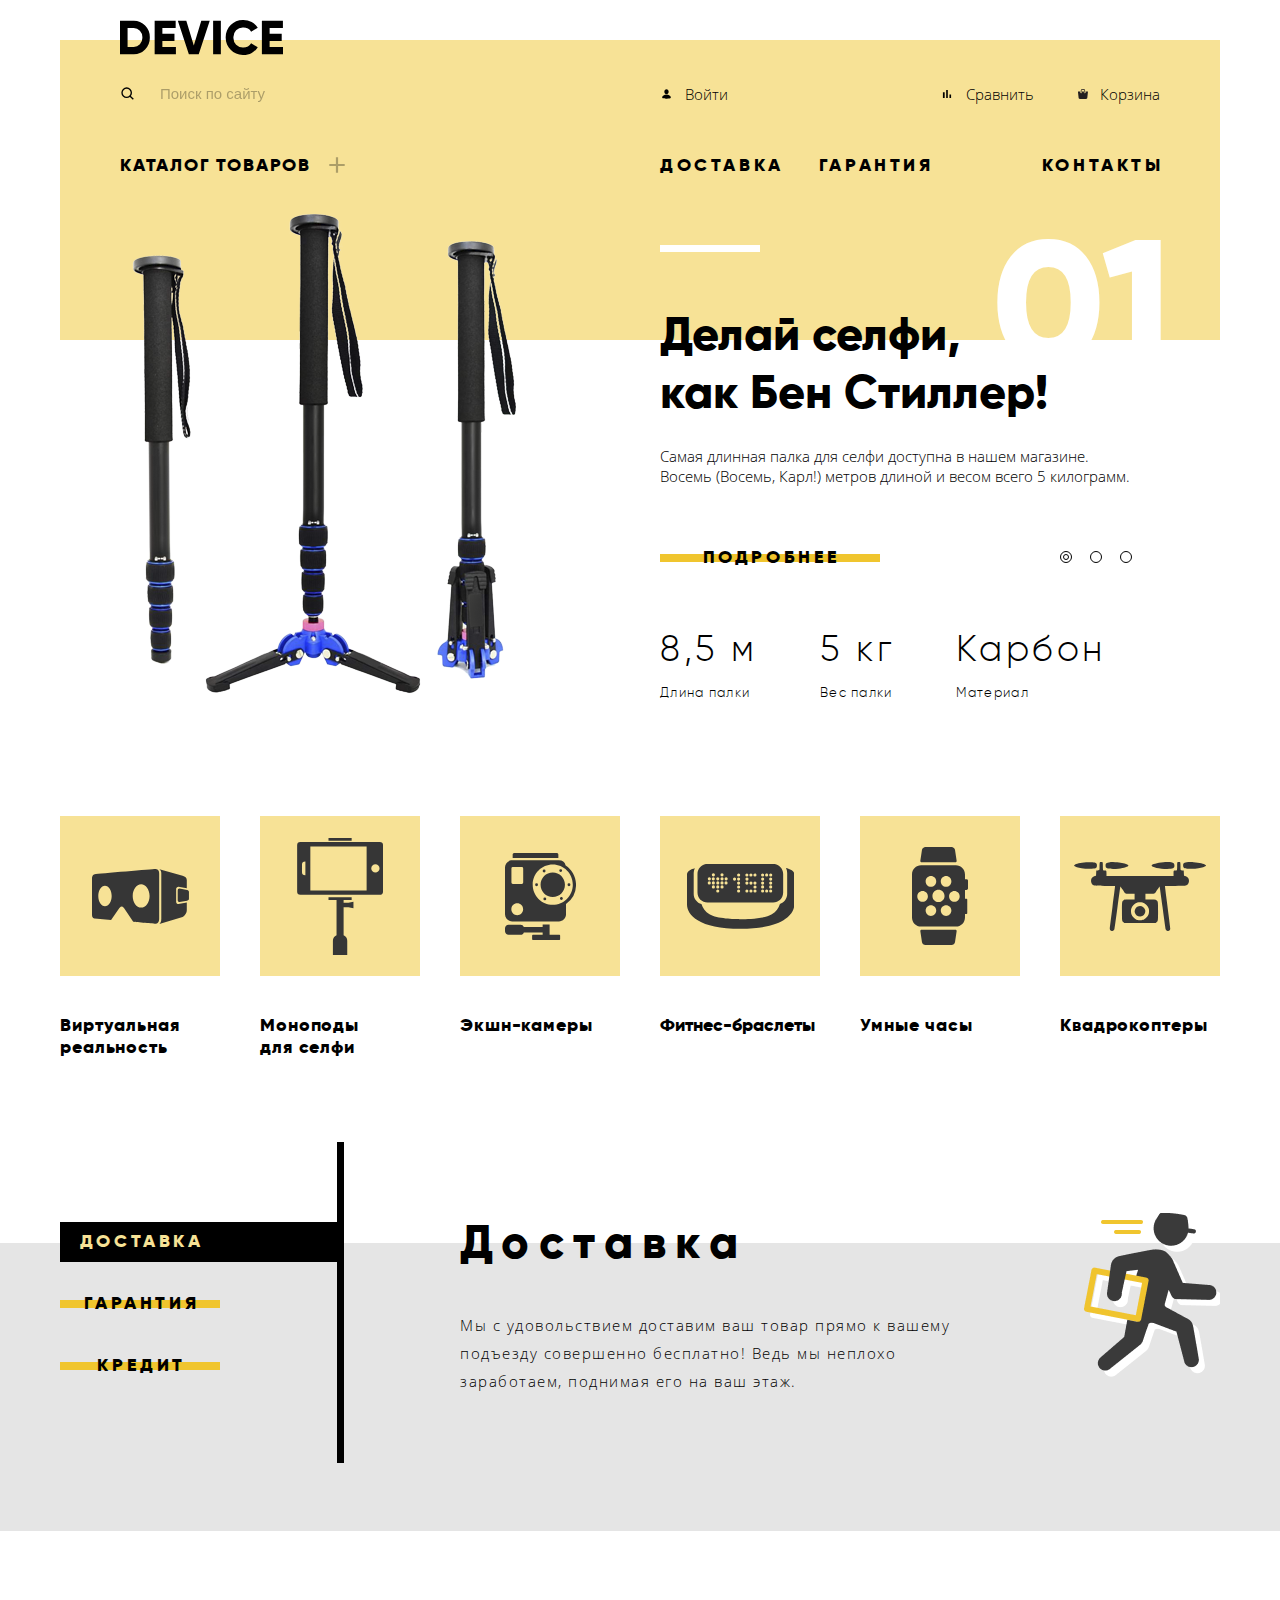
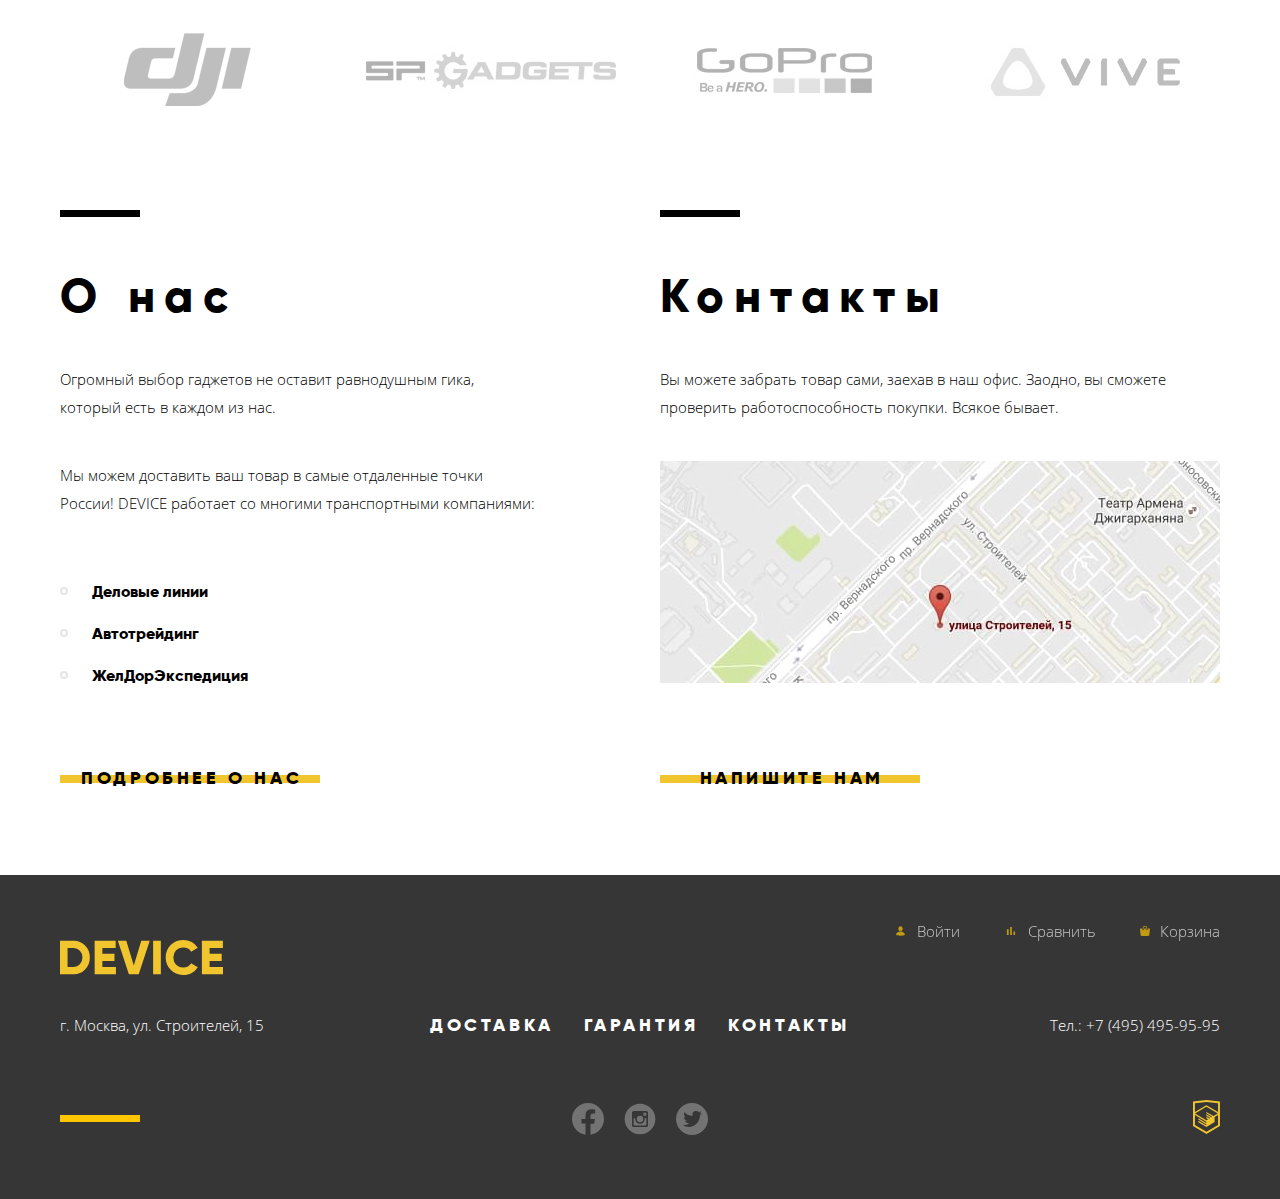
==== commit 630d2118: "finish" ====
--- a/index.html
+++ b/index.html
@@ -25,22 +25,22 @@
           </div>
           <ul>
             <li>
-              <a class="link link-enter" href="#">
+              <a class="navbar-link link-enter" href="#">
                 <img src="img/icon-user.svg" width="13" height="14" alt=""> Войти</a>
             </li>
             <li>
-              <a class="link link-compare" href="#">
+              <a class="navbar-link link-compare" href="#">
                 <img src="img/icon-chart.svg" width="14" height="14" alt=""> Сравнить</a>
             </li>
             <li>
-              <a class="link link-cart" href="#">
+              <a class="navbar-link link-cart" href="#">
                 <img src="img/icon-cart.svg" width="10" height="10" alt=""> Корзина</a>
             </li>
           </ul>
         </div>
         <nav class="main-navigation">
-          <div class="main-navigation-catalog">Каталог товаров<button type="button">
-              <img src="img/icon-plus.svg" alt="Раскрыть меню «Каталог товаров»">
+          <div class="main-navigation-catalog">Каталог товаров<button class="main-navigation-open" type="button" aria-label="Раскрыть меню «Каталог товаров»">
+              <img src="img/icon-plus.svg" alt="">
             </button>
           </div>
           <ul class="main-navigation-base">
@@ -88,9 +88,9 @@
     <div class="wrapper">
       <h1 class="visually-hidden">Интернет-магазин "Девайс"</h1>
       <div class="slider">
-        <ul class="slider-overview">
-          <li class="slider-item slider-item-active">
-            <div class="slider-item-inner">
+        <div class="slider-overview">
+          <ul class="slider-slides">
+            <li class="slider-item slider-item-active">
               <div class="slider-order">01</div>
               <div class="slider-img">
                 <img class="slider-image" src="img/slider-1.png" width="384" height="486" alt="Палка для селфи">
@@ -98,54 +98,44 @@
               <div class="slider-content">
                 <div class="slider-caption">Делай селфи,
                   <br> как Бен Стиллер!</div>
-                <div class="slider-desc">Самая длинная палка для селфи доступна в нашем магазине. Восемь (Восемь, Карл!) метров длиной и весом всего 5 килограмм.</div>
+                <div class="slider-desc">Самая длинная палка для селфи доступна в нашем магазине.
+                  <br> Восемь (Восемь, Карл!) метров длиной и весом всего 5 килограмм.</div>
                 <a class="button" href="#">Подробнее</a>
-                <table class="slider-table">
-                  <tbody>
-                    <tr>
-                      <td>8,5 м</td>
-                      <td>5 кг</td>
-                      <td>Карбон</td>
-                    </tr>
-                  </tbody>
-                  <tfoot>
-                    <tr>
-                      <td>Длина палки</td>
-                      <td>Вес палки</td>
-                      <td>Материал</td>
-                    </tr>
-                  </tfoot>
-                </table>
-              </div>
-            </div>
-          </li>
-          <li class="slider-item">
-            <div class="slider-item-inner">
+                <div class="slider-item-data">
+                  <div class="slider-item-data-block">
+                    <div class="slider-item-data-value">8,5 м</div>
+                    <div class="slider-item-data-term">Длина палки</div>
+                  </div>
+                  <div class="slider-item-data-block">
+                    <div class="slider-item-data-value">5 кг</div>
+                    <div class="slider-item-data-term">Вес палки</div>
+                  </div>
+                  <div class="slider-item-data-block">
+                    <div class="slider-item-data-value">Карбон</div>
+                    <div class="slider-item-data-term">Материал</div>
+                  </div>
+                </div>
+              </div>
+            </li>
+            <li class="slider-item">
               <div class="slider-order">02</div>
               <div class="slider-img">
                 <img class="slider-image" src="img/slider-2.png" width="345" height="485" alt="Фитнес-браслет">
               </div>
               <div class="slider-content">
-                <div class="slider-caption">Худеем правильно!</div>
+                <div class="slider-caption">Худеем
+                  <br> правильно!</div>
                 <div class="slider-desc">Мотивирующие фитнес-браслеты помогут найти в себе силы не пропускать занятия и соблюдать диету.</div>
                 <a class="button" href="#">Подробнее</a>
-                <table class="slider-table">
-                  <tbody>
-                    <tr>
-                      <td>48 часов</td>
-                    </tr>
-                  </tbody>
-                  <tfoot>
-                    <tr>
-                      <td>Без подзарядки</td>
-                    </tr>
-                  </tfoot>
-                </table>
-              </div>
-            </div>
-          </li>
-          <li class="slider-item">
-            <div class="slider-item-inner">
+                <div class="slider-item-data">
+                  <div class="slider-item-data-block">
+                    <div class="slider-item-data-value">48 часов</div>
+                    <div class="slider-item-data-term">Без подзарядки</div>
+                  </div>
+                </div>
+              </div>
+            </li>
+            <li class="slider-item">
               <div class="slider-order">03</div>
               <div class="slider-img">
                 <img class="slider-image" src="img/slider-3.png" width="526" height="334" alt="Квадрокоптер">
@@ -154,32 +144,28 @@
                 <div class="slider-caption">Порхает как бабочка, жалит как пчела!</div>
                 <div class="slider-desc">Мотивирующие фитнес-браслеты помогут найти в себе силы не пропускать занятия и соблюдать диету.</div>
                 <a class="button" href="#">Подробнее</a>
-                <table class="slider-table">
-                  <tbody>
-                    <tr>
-                      <td>800 м</td>
-                      <td>50 м</td>
-                    </tr>
-                  </tbody>
-                  <tfoot>
-                    <tr>
-                      <td>Дальность полета</td>
-                      <td>Радиус поражения</td>
-                    </tr>
-                  </tfoot>
-                </table>
-              </div>
-            </div>
-          </li>
-        </ul>
+                <div class="slider-item-data">
+                  <div class="slider-item-data-block">
+                    <div class="slider-item-data-value">800 м</div>
+                    <div class="slider-item-data-term">Дальность полета</div>
+                  </div>
+                  <div class="slider-item-data-block">
+                    <div class="slider-item-data-value">50 м</div>
+                    <div class="slider-item-data-term">Радиус поражения</div>
+                  </div>
+                </div>
+              </div>
+            </li>
+          </ul>
+        </div>
         <div class="slider-controls">
-          <button class="active" type="button" data-order="0" aria-label="Первый слайд"></button>
-          <button type="button" data-order="1" aria-label="Второй слайд"></button>
-          <button type="button" data-order="2" aria-label="Третий слайд"></button>
+          <button class="active" type="button" aria-label="Первый слайд"></button>
+          <button type="button" aria-label="Второй слайд"></button>
+          <button type="button" aria-label="Третий слайд"></button>
         </div>
       </div>
       <ul class="category-grid">
-        <li>
+        <li class="category-grid-item">
           <a href="#">
             <div class="category-grid-img">
               <img src="img/popular-1.svg" width="97" height="55" alt="">
@@ -187,15 +173,16 @@
             <div class="category-grid-title">Виртуальная реальность</div>
           </a>
         </li>
-        <li>
+        <li class="category-grid-item">
           <a href="#">
             <div class="category-grid-img">
               <img src="img/popular-2.svg" width="86" height="117" alt="">
             </div>
-            <div class="category-grid-title">Моноподы для селфи</div>
-          </a>
-        </li>
-        <li>
+            <div class="category-grid-title">Моноподы
+              <br> для селфи</div>
+          </a>
+        </li>
+        <li class="category-grid-item">
           <a href="#">
             <div class="category-grid-img">
               <img src="img/popular-3.svg" width="71" height="87" alt="">
@@ -203,7 +190,7 @@
             <div class="category-grid-title">Экшн-камеры</div>
           </a>
         </li>
-        <li>
+        <li class="category-grid-item">
           <a href="#">
             <div class="category-grid-img">
               <img src="img/popular-4.svg" width="107" height="65" alt="">
@@ -211,7 +198,7 @@
             <div class="category-grid-title">Фитнес-браслеты</div>
           </a>
         </li>
-        <li>
+        <li class="category-grid-item">
           <a href="#">
             <div class="category-grid-img">
               <img src="img/popular-5.svg" width="56" height="98" alt="">
@@ -219,7 +206,7 @@
             <div class="category-grid-title">Умные часы</div>
           </a>
         </li>
-        <li>
+        <li class="category-grid-item">
           <a href="#">
             <div class="category-grid-img">
               <img src="img/popular-6.svg" width="132" height="69" alt="">
@@ -233,31 +220,34 @@
       <div class="wrapper">
         <div class="slider-services">
           <ul class="slider-services-nav">
-            <li class="slider-services-nav-active">
-              <button class="button active">Доставка</button>
-            </li>
-            <li>
+            <li class="slider-services-nav-item slider-services-nav-active">
+              <button class="button">Доставка</button>
+            </li>
+            <li class="slider-services-nav-item">
               <button class="button">Гарантия</button>
             </li>
-            <li>
+            <li class="slider-services-nav-item">
               <button class="button">Кредит</button>
             </li>
           </ul>
-          <div class="slider-services-content active">
-            <h3>Доставка</h3>
-            <p>Мы с удовольствием доставим ваш товар прямо к вашему подъезду совершенно бесплатно! Ведь мы неплохо заработаем, поднимая его на ваш этаж.</p>
-            <img class="slider-services-image" src="img/delivery-guy.png" width="136" height="164" alt="">
-          </div>
-          <div class="slider-services-content">
-            <h3>Гарантия</h3>
-            <p></p>
-            <img class="slider-services-image" src="img/delivery-guy.png" width="136" height="164" alt="">
-          </div>
-          <div class="slider-services-content">
-            <h3>Кредит</h3>
-            <p></p>
-            <img class="slider-services-image" src="img/delivery-guy.png" width="136" height="164" alt="">
-          </div>
+          <ul class="slider-services-slides">
+            <li class="slider-services-content active">
+              <h3>Доставка</h3>
+              <p>Мы с удовольствием доставим ваш товар прямо к вашему подъезду совершенно бесплатно! Ведь мы неплохо
+                <br> заработаем, поднимая его на ваш этаж.</p>
+              <img class="slider-services-image" src="img/delivery-guy.png" width="136" height="164" alt="">
+            </li>
+            <li class="slider-services-content">
+              <h3>Гарантия</h3>
+              <p></p>
+              <img class="slider-services-image" src="img/delivery-guy.png" width="136" height="164" alt="">
+            </li>
+            <li class="slider-services-content">
+              <h3>Кредит</h3>
+              <p></p>
+              <img class="slider-services-image" src="img/delivery-guy.png" width="136" height="164" alt="">
+            </li>
+          </ul>
         </div>
       </div>
     </div>
@@ -303,43 +293,24 @@
           <div class="main-section-content">
             <h2 class="heading">Контакты</h2>
             <p>Вы можете забрать товар сами, заехав в наш офис. Заодно, вы сможете проверить работоспособность покупки. Всякое бывает.</p>
-            <p>
-              <img class="logo" src="img/map.jpg" width="560" height="222" alt="Карта">
-            </p>
+            <div class="map-small">
+              <img src="img/map.jpg" width="560" height="222" alt="Карта">
+              <button class="button js-map-link">Подробнее</button>
+            </div>
           </div>
-          <a class="button" href="#">Напишите нам</a>
+          <a class="button js-contact-link" href="#">Напишите нам</a>
         </section>
-      </div>
-      <div class="map-popup">
-        <img src="img/map-big.png" width="994" height="593" alt="Карта">
-        <button class="js-close-popup" type="button">
-          <img src="img/icon-cross.svg" alt="Закрыть окно">
-        </button>
-      </div>
-      <div class="contact-form-popup">
-        <form class="contact-form" action="https://echo.htmlacademy.ru/" method="post">
-          <label for="name">Ваше имя:
-            <input type="text" id="name" name="name" placeholder="Имя Фамилия" required>
-          </label>
-          <label for="email">Ваш e-mail:
-            <input type="email" id="email" name="email" placeholder="email@example.com" required>
-          </label>
-          <label for="message">Текст письма:</label>
-          <textarea id="message" name="message" placeholder="В свободной форме" required></textarea>
-          <button type="submit">Отправить</button>
-        </form>
-        <button class="js-close-popup" type="button">
-          <img src="img/icon-cross.svg" alt="Закрыть окно">
-        </button>
       </div>
     </div>
   </main>
   <footer class="main-footer">
     <div class="wrapper">
       <div class="inner-footer">
-        <a class="logo-link">
-          <img src="img/logo-color.svg" width="163" height="35" alt="Девайс">
-        </a>
+        <div class="footer-logo-block">
+          <a class="logo-link">
+            <img src="img/logo-color.svg" width="163" height="35" alt="Девайс">
+          </a>
+        </div>
         <address>г. Москва, ул. Строителей, 15</address>
         <ul class="footer-menu">
           <li>
@@ -355,53 +326,51 @@
         <ul class="socials">
           <li>
             <a href="#">
-              <img src="img/icon-facebook.svg" alt="Facebook" width="30" height="30">
+              <img src="img/icon-facebook.svg" alt="Facebook" width="32" height="32">
             </a>
           </li>
           <li>
             <a href="#">
-              <img src="img/icon-instagram.svg" alt="Instagram" width="30" height="30">
+              <img src="img/icon-instagram.svg" alt="Instagram" width="32" height="32">
             </a>
           </li>
           <li>
             <a href="#">
-              <img src="img/icon-twitter.svg" alt="Twitter" width="30" height="30">
+              <img src="img/icon-twitter.svg" alt="Twitter" width="32" height="32">
             </a>
           </li>
         </ul>
-        <div class="navbar navbar-footer">
-          <ul>
-            <li>
-              <a class="link link-enter" href="#">
-                <svg width="13" height="14" viewBox="0 0 13 14" fill="none" xmlns="http://www.w3.org/2000/svg">
-                  <path d="M6.49996 2.33334C7.69704 2.33334 8.66663 3.37751 8.66663 4.66668C8.66663 5.95584 7.69704 7.00001 6.49996 7.00001C5.30288 7.00001 4.33329 5.95584 4.33329 4.66668C4.33329 3.37751 5.30288 2.33334 6.49996 2.33334ZM6.49996 11.6667C6.49996 11.6667 10.8333 11.6667 10.8333 10.5C10.8333 9.10001 8.72079 7.58334 6.49996 7.58334C4.27913 7.58334 2.16663 9.10001 2.16663 10.5C2.16663 11.6667 6.49996 11.6667 6.49996 11.6667Z" fill="#ffc600" />
-                </svg>Войти
-              </a>
-            </li>
-            <li>
-              <a class="link link-compare" href="#">
-                <svg width="14" height="14" viewBox="0 0 14 14" fill="none" xmlns="http://www.w3.org/2000/svg">
-                  <path d="M2.91663 5.36666H4.66663V11.0833H2.91663V5.36666ZM6.18329 2.91666H7.81663V11.0833H6.18329V2.91666ZM9.44996 7.58332H11.0833V11.0833H9.44996V7.58332Z" fill="#ffc600" />
-                </svg>Сравнить
-              </a>
-            </li>
-            <li>
-              <a class="link link-cart" href="#">
-                <svg width="10" height="10" viewBox="0 0 10 10" fill="none" xmlns="http://www.w3.org/2000/svg">
-                  <g clip-path="url(#clip0)">
-                    <path d="M9.86215 2.5217C9.79278 2.43991 9.69341 2.39316 9.58927 2.39316H7.65774V3.4188C7.65774 3.89008 7.25359 4.2735 6.75684 4.2735C6.26008 4.2735 5.85593 3.89008 5.85593 3.4188V2.39316H4.05413V3.4188C4.05413 3.89008 3.64999 4.2735 3.15323 4.2735C2.65648 4.2735 2.25233 3.89008 2.25233 3.4188V2.39316H0.32089C0.216656 2.39316 0.117286 2.43991 0.0479169 2.5217C-0.0215425 2.6035 -0.0544254 2.71256 -0.0425335 2.82145L0.605665 8.78461C0.617737 9.45692 1.14179 9.99999 1.78431 9.99999H8.12584C8.76828 9.99999 9.29233 9.45692 9.30449 8.78452L9.95269 2.82136C9.96449 2.71256 9.93161 2.6035 9.86215 2.5217Z" fill="#ffc600" />
-                    <path d="M3.15333 3.76068C3.35207 3.76068 3.51369 3.60735 3.51369 3.4188V1.53846C3.51369 1.01051 4.07486 0.683761 4.59477 0.683761H5.49567C6.04288 0.683761 6.39657 1.01923 6.39657 1.53846V3.4188C6.39657 3.60735 6.55829 3.76068 6.75693 3.76068C6.95558 3.76068 7.11729 3.60735 7.11729 3.4188V1.53846C7.11729 0.647009 6.43531 0 5.49567 0H4.59477C3.60126 0 2.79297 0.690171 2.79297 1.53846V3.4188C2.79297 3.60735 2.95459 3.76068 3.15333 3.76068Z" fill="#ffc600" />
-                  </g>
-                  <defs>
-                    <clipPath id="clip0">
-                      <path d="M0 0H10V10H0V0Z" fill="white" />
-                    </clipPath>
-                  </defs>
-                </svg>Корзина
-              </a>
-            </li>
-          </ul>
-        </div>
+        <ul class="navbar navbar-footer">
+          <li>
+            <a class="link link-enter" href="#">
+              <svg width="13" height="14" viewBox="0 0 13 14" fill="none" xmlns="http://www.w3.org/2000/svg">
+                <path d="M6.49996 2.33334C7.69704 2.33334 8.66663 3.37751 8.66663 4.66668C8.66663 5.95584 7.69704 7.00001 6.49996 7.00001C5.30288 7.00001 4.33329 5.95584 4.33329 4.66668C4.33329 3.37751 5.30288 2.33334 6.49996 2.33334ZM6.49996 11.6667C6.49996 11.6667 10.8333 11.6667 10.8333 10.5C10.8333 9.10001 8.72079 7.58334 6.49996 7.58334C4.27913 7.58334 2.16663 9.10001 2.16663 10.5C2.16663 11.6667 6.49996 11.6667 6.49996 11.6667Z" fill="#ffc600" />
+              </svg>Войти
+            </a>
+          </li>
+          <li>
+            <a class="link link-compare" href="#">
+              <svg width="14" height="14" viewBox="0 0 14 14" fill="none" xmlns="http://www.w3.org/2000/svg">
+                <path d="M2.91663 5.36666H4.66663V11.0833H2.91663V5.36666ZM6.18329 2.91666H7.81663V11.0833H6.18329V2.91666ZM9.44996 7.58332H11.0833V11.0833H9.44996V7.58332Z" fill="#ffc600" />
+              </svg>Сравнить
+            </a>
+          </li>
+          <li>
+            <a class="link link-cart" href="#">
+              <svg width="10" height="10" viewBox="0 0 10 10" fill="none" xmlns="http://www.w3.org/2000/svg">
+                <g clip-path="url(#clip0)">
+                  <path d="M9.86215 2.5217C9.79278 2.43991 9.69341 2.39316 9.58927 2.39316H7.65774V3.4188C7.65774 3.89008 7.25359 4.2735 6.75684 4.2735C6.26008 4.2735 5.85593 3.89008 5.85593 3.4188V2.39316H4.05413V3.4188C4.05413 3.89008 3.64999 4.2735 3.15323 4.2735C2.65648 4.2735 2.25233 3.89008 2.25233 3.4188V2.39316H0.32089C0.216656 2.39316 0.117286 2.43991 0.0479169 2.5217C-0.0215425 2.6035 -0.0544254 2.71256 -0.0425335 2.82145L0.605665 8.78461C0.617737 9.45692 1.14179 9.99999 1.78431 9.99999H8.12584C8.76828 9.99999 9.29233 9.45692 9.30449 8.78452L9.95269 2.82136C9.96449 2.71256 9.93161 2.6035 9.86215 2.5217Z" fill="#ffc600" />
+                  <path d="M3.15333 3.76068C3.35207 3.76068 3.51369 3.60735 3.51369 3.4188V1.53846C3.51369 1.01051 4.07486 0.683761 4.59477 0.683761H5.49567C6.04288 0.683761 6.39657 1.01923 6.39657 1.53846V3.4188C6.39657 3.60735 6.55829 3.76068 6.75693 3.76068C6.95558 3.76068 7.11729 3.60735 7.11729 3.4188V1.53846C7.11729 0.647009 6.43531 0 5.49567 0H4.59477C3.60126 0 2.79297 0.690171 2.79297 1.53846V3.4188C2.79297 3.60735 2.95459 3.76068 3.15333 3.76068Z" fill="#ffc600" />
+                </g>
+                <defs>
+                  <clipPath id="clip0">
+                    <path d="M0 0H10V10H0V0Z" fill="white" />
+                  </clipPath>
+                </defs>
+              </svg>Корзина
+            </a>
+          </li>
+        </ul>
         <p class="footer-phone">Тел.: <a href="tel:+74954959595">+7 (495) 495-95-95</a>
         </p>
         <div class="copyright">
@@ -412,6 +381,36 @@
       </div>
     </div>
   </footer>
+  <section class="modal modal-contact js-modal-contact">
+    <h2 class="visually-hidden">Форма обратной связи</h2>
+    <form class="contact-form js-contact-form" action="https://echo.htmlacademy.ru/" method="post">
+      <div class="contact-form-input">
+        <label for="name">Ваше имя:</label>
+        <input class="js-contact-form-name" type="text" id="name" name="name" placeholder="Имя Фамилия" maxlength="255">
+      </div>
+      <div class="contact-form-input">
+        <label for="email">Ваш e-mail:</label>
+        <input class="js-contact-form-email" type="email" id="email" name="email" placeholder="email@example.com" maxlength="255">
+      </div>
+      <div class="contact-form-input">
+        <label for="message">Текст письма:</label>
+        <textarea class="js-contact-form-textarea" id="message" name="message" placeholder="В свободной форме" maxlength="255"></textarea>
+      </div>
+      <button class="button" type="submit">Отправить</button>
+    </form>
+    <button class="modal-close js-modal-close" type="button" aria-label="Закрыть окно">
+      <img src="img/icon-cross.svg" width="30" height="30" alt="">
+    </button>
+  </section>
+  <section class="modal modal-map js-modal-map">
+    <h2 class="visually-hidden">Как до нас добраться</h2>
+    <iframe src="https://www.google.com/maps/embed?pb=!1m18!1m12!1m3!1d3158.7551925937964!2d37.527655335961335!3d55.687023023848894!2m3!1f0!2f0!3f0!3m2!1i1024!2i768!4f13.1!3m3!1m2!1s0x46b54cf65f5c8955%3A0x694710ccd55501e!2z0YPQuy4g0KHRgtGA0L7QuNGC0LXQu9C10LksIDE1LCDQnNC-0YHQutCy0LAsIDExOTMxMQ!5e0!3m2!1sru!2sru!4v1592221544502!5m2!1sru!2sru" aria-hidden="false" tabindex="0" width="960" height="593" allowfullscreen></iframe>
+    <img class="modal-map-fallback" src="img/map-big.png" width="960" height="593" alt="Карта">
+    <button class="modal-close js-modal-map-close" type="button" aria-label="Закрыть окно">
+      <img src="img/icon-cross.svg" width="30" height="30" alt="">
+    </button>
+  </section>
+  <script src="js/main.js"></script>
 </body>
 
 </html>
--- a/css/styles.css
+++ b/css/styles.css
@@ -12,6 +12,13 @@
   font-style: normal;
   font-weight: 400;
   src: local("Open Sans Regular"), local("OpenSans-Regular"), url("../fonts/open-sans-v17-latin_cyrillic-ext_cyrillic-regular.woff2") format("woff2"), url("../fonts/open-sans-v17-latin_cyrillic-ext_cyrillic-regular.woff") format("woff");
+}
+
+@font-face {
+  font-family: "Gilroy Regular";
+  font-style: normal;
+  font-weight: normal;
+  src: local("Gilroy Regular"), url("../fonts/gilroyregular.woff2") format("woff2"), url("../fonts/gilroyregular.woff") format("woff");
 }
 
 @font-face {
@@ -54,6 +61,7 @@
   --basic-disabled-grey: #a6a6a6;
   --basic-grey-light: #e5e5e5;
   --filter-grey: #dcdcdc;
+  --filter-toggle-grey: #c4c4c4;
   --special-yellow: #f7e296;
   --special-yellow-dark: #f0c52e;
   --special-yellow-decor: #ffc600;
@@ -63,6 +71,11 @@
   --error-pink: #f6dada;
   --basic-white-opacity: rgba(255, 255, 255, 0.3);
   --basic-black-opacity: rgba(0, 0, 0, 0.3);
+  --basic-black-opacity-02: rgba(0, 0, 0, 0.2);
+  --modal-shadow: rgba(0, 0, 0, 0.15);
+  --contact-form-input: #f2f2f2;
+  --contact-form-input-hover: #eaeaea;
+  --catalog-overlay: rgba(238, 238, 238, 0.7);
 }
 
 /* Global */
@@ -85,8 +98,8 @@
 }
 
 .wrapper {
-  width: 1240px;
-  padding: 0 40px;
+  width: 1200px;
+  padding: 0 20px;
   margin: 0 auto;
 }
 
@@ -131,7 +144,9 @@
   background: none;
   border: none;
   cursor: pointer;
-  padding: 9px 25px;
+  padding: 8px 14px 10px 14px;
+  text-align: center;
+  text-indent: 0.2em;
   position: relative;
   min-width: 160px;
   z-index: 0;
@@ -149,11 +164,13 @@
   height: 8px;
   width: 100%;
   z-index: -1;
-}
-
-.button:hover,
-.button:focus {
-  background-color: var(--special-yellow-dark);
+  transition: 0.3s;
+}
+
+.button:hover::after,
+.button:focus::after {
+  height: 100%;
+  transition: 0.3s;
 }
 
 .button:active {
@@ -172,14 +189,17 @@
   display: inline-block;
   vertical-align: middle;
   margin-top: -30px;
+  transition: 0.3s;
 }
 
 .main-header .logo-link:hover,
 .main-header .logo-link:focus {
+  transition: 0.3s;
   opacity: 0.6;
 }
 
 .main-header .logo-link:active {
+  transition: 0.3s;
   opacity: 0.3;
 }
 
@@ -189,25 +209,30 @@
   font-size: 18px;
   line-height: 22px;
   text-transform: uppercase;
-  letter-spacing: 0.2em;
+  letter-spacing: 0.1em;
   display: flex;
   justify-content: space-between;
   align-items: flex-start;
   flex-wrap: wrap;
-  margin-bottom: 20px;
+  margin-bottom: 30px;
+  padding-bottom: 20px;
+  position: relative;
 }
 
 .main-navigation a {
   color: var(--basic-black);
+  transition: 0.3s;
 }
 
 .main-navigation a:hover,
 .main-navigation a:focus {
   opacity: 0.6;
+  transition: 0.3s;
 }
 
 .main-navigation a:active {
   opacity: 0.3;
+  transition: 0.3s;
 }
 
 .main-navigation-base {
@@ -221,11 +246,12 @@
 
 .main-navigation-base li {
   margin-right: 35px;
+  letter-spacing: 0.2em;
 }
 
 .main-navigation-base li:last-child {
   margin-left: auto;
-  margin-right: 0;
+  margin-right: -0.2em;
 }
 
 .main-navigation-catalog {
@@ -242,23 +268,35 @@
   background: none;
   border: none;
   cursor: pointer;
-  margin-left: 10px;
+  margin-left: 15px;
 }
 
 .main-navigation-submenu {
-  margin-top: 10px;
-  width: 100%;
+  position: absolute;
+  z-index: 20;
+  top: 41px;
+  background: var(--special-yellow);
+  width: 1160px;
+  left: -60px;
+  padding: 0 60px 9px;
+  overflow: hidden;
   display: none;
+  flex-wrap: wrap;
+  transition: max-height 0.25s ease-out;
 }
 
 .main-navigation-submenu ul {
   padding: 0;
-  margin: 0 60px 0 0;
+  margin: 10px 63px 18px 0;
   list-style: none;
 }
 
+.main-navigation-submenu ul:nth-child(5) {
+  margin-right: 0;
+}
+
 .main-navigation-submenu li {
-  margin-bottom: 20px;
+  margin-bottom: 14px;
 }
 
 .main-navigation-submenu a {
@@ -271,25 +309,31 @@
   letter-spacing: normal;
 }
 
+.main-navigation-submenu.open {
+  display: flex;
+}
+
 .navbar {
   line-height: 20px;
   display: flex;
   justify-content: space-between;
-  margin-bottom: 50px;
+  margin-bottom: 34px;
 }
 
 .navbar ul {
   padding: 0;
-  margin: 0;
+  margin: 0 0 0 auto;
   list-style: none;
   width: 500px;
   display: flex;
+  flex-wrap: wrap;
   justify-content: space-between;
   align-items: center;
 }
 
 .navbar li {
-  margin-left: 40px;
+  display: flex;
+  margin-left: 44px;
 }
 
 .navbar li:first-child {
@@ -297,24 +341,32 @@
   margin-right: auto;
 }
 
-.navbar a {
+.navbar-link {
   color: var(--basic-black);
   display: flex;
   position: relative;
-}
-
-.navbar a:hover,
-.navbar a:focus {
+  transition: 0.3s;
+}
+
+.navbar-link:hover,
+.navbar-link:focus {
   opacity: 0.6;
-}
-
-.navbar a:active {
+  transition: 0.3s;
+}
+
+.navbar-link:active {
   opacity: 0.3;
-}
-
-.navbar .link img {
+  transition: 0.3s;
+}
+
+.navbar-link img {
   object-fit: contain;
-  margin-right: 5px;
+  margin-right: 12px;
+}
+
+.navbar .link-exit {
+  margin-left: 20px;
+  color: var(--basic-black-opacity);
 }
 
 .navbar-search {
@@ -326,11 +378,6 @@
 
 .navbar-search form {
   display: flex;
-}
-
-.navbar-search input::placeholder {
-  color: var(--basic-black);
-  opacity: 0.3;
 }
 
 .navbar-search label {
@@ -356,7 +403,9 @@
 }
 
 .navbar-search input {
-  padding: 17px 0 18px 30px;
+  padding: 16px 0 16px 40px;
+  font-size: inherit;
+  line-height: inherit;
   border: none;
   background: none;
 }
@@ -368,7 +417,7 @@
 
 .navbar-search input:focus {
   border-bottom: 2px solid var(--basic-black);
-  padding: 15px 0 14px 30px;
+  padding: 16px 0 14px 40px;
   outline: none;
 }
 
@@ -380,6 +429,15 @@
 .navbar-search input:focus + button {
   display: inline-block;
   vertical-align: middle;
+}
+
+.navbar-search input::placeholder {
+  color: var(--basic-black);
+  opacity: 0.3;
+}
+
+.navbar-search input::-webkit-search-cancel-button {
+  margin-right: 10px;
 }
 
 .navbar-search button {
@@ -395,6 +453,7 @@
   background: none;
   padding: 13px 15px;
   cursor: pointer;
+  transition: 0.3s;
 }
 
 .navbar-search button:hover,
@@ -403,6 +462,7 @@
   background: var(--basic-black);
   display: inline-block;
   vertical-align: middle;
+  transition: 0.3s;
 }
 
 .navbar-search button:active {
@@ -410,6 +470,7 @@
   background: var(--basic-black);
   display: inline-block;
   vertical-align: middle;
+  transition: 0.3s;
 }
 
 /* Footer */
@@ -428,21 +489,27 @@
   font-style: inherit;
 }
 
+.main-footer .logo-link {
+  transition: 0.3s;
+}
+
 .main-footer .logo-link:hover,
 .main-footer .logo-link:focus {
+  transition: 0.3s;
   opacity: 0.6;
 }
 
 .main-footer .logo-link:active {
+  transition: 0.3s;
   opacity: 0.3;
 }
 
 .inner-footer {
   width: 100%;
-  margin: 45px 0 60px;
+  margin: 45px 0 7px;
   position: relative;
   display: grid;
-  grid-template-columns: 300px 1fr 400px;
+  grid-template-columns: 300px 1fr 300px;
   gap: 10px;
 }
 
@@ -452,7 +519,7 @@
   width: 80px;
   height: 7px;
   left: 0;
-  bottom: 0;
+  bottom: 70px;
   background: var(--special-yellow-decor);
 }
 
@@ -464,6 +531,7 @@
 .inner-footer address {
   grid-column: 1 / 2;
   grid-row: 2 / 3;
+  margin: auto 0;
 }
 
 .inner-footer .footer-menu {
@@ -477,7 +545,7 @@
 }
 
 .inner-footer .navbar-footer {
-  grid-column: 3 / 4;
+  grid-column: 2 / 4;
   grid-row: 1 / 2;
 }
 
@@ -485,7 +553,7 @@
   grid-column: 3 / 4;
   grid-row: 2 / 3;
   text-align: right;
-  margin: 0;
+  margin: auto 0;
 }
 
 .inner-footer .copyright {
@@ -493,8 +561,13 @@
   grid-row: 3 / 4;
 }
 
+.footer-logo-block {
+  margin-top: 20px;
+  margin-bottom: 25px;
+}
+
 .footer-menu {
-  padding: 0;
+  padding: 0 60px;
   margin: 0;
   list-style: none;
   display: flex;
@@ -515,67 +588,84 @@
 .footer-menu a {
   color: inherit;
   opacity: 1;
+  transition: 0.3s;
 }
 
 .footer-menu a:hover,
 .footer-menu a:focus {
   opacity: 0.6;
+  transition: 0.3s;
 }
 
 .footer-menu a:active {
   opacity: 0.3;
+  transition: 0.3s;
 }
 
 .navbar-footer {
-  line-height: 20px;
+  margin-top: 1px;
+  align-items: flex-start;
+  list-style: none;
+}
+
+.navbar-footer li:first-child {
+  margin-left: auto;
+  margin-right: 0;
 }
 
 .navbar-footer a {
   color: var(--basic-white);
   opacity: 0.7;
+  transition: 0.3s;
+  align-items: center;
+  display: flex;
+}
+
+.navbar-footer a svg {
+  margin-right: 10px;
 }
 
 .navbar-footer a:hover,
 .navbar-footer a:focus {
   opacity: 1;
+  transition: 0.3s;
 }
 
 .navbar-footer a:active {
   opacity: 0.3;
-}
-
-.navbar-footer .link {
-  align-items: center;
-}
-
-.navbar-footer .link svg {
-  margin-right: 10px;
+  transition: 0.3s;
+}
+
+.navbar-footer .link-exit {
+  color: var(--basic-white);
+}
+
+.link-logged path {
+  fill: var(--special-yellow);
 }
 
 .copyright {
-  display: flex;
+  text-align: right;
+  margin: auto 0 auto;
 }
 
 .copyright a {
-  margin-left: auto;
-  margin-top: auto;
+  transition: 0.3s;
 }
 
 .copyright a:hover,
 .copyright a:focus {
   opacity: 0.6;
+  transition: 0.3s;
 }
 
 .copyright a:active {
   opacity: 0.3;
-}
-
-.copyright img {
-  display: block;
+  transition: 0.3s;
 }
 
 .socials {
-  margin: 0;
+  margin: 57px 0;
   padding: 0;
   list-style: none;
   display: flex;
@@ -583,8 +673,8 @@
 }
 
 .socials li {
-  width: 30px;
-  height: 30px;
+  width: 32px;
+  height: 32px;
   margin: 0 10px;
 }
 
@@ -595,15 +685,18 @@
 .socials a {
   opacity: 0.3;
   display: block;
+  transition: 0.3s;
 }
 
 .socials a:hover,
 .socials a:focus {
   opacity: 0.6;
+  transition: 0.3s;
 }
 
 .socials a:active {
   opacity: 0.1;
+  transition: 0.3s;
 }
 
 /* Index page */
@@ -613,7 +706,7 @@
   flex-direction: column;
   align-items: flex-start;
   position: relative;
-  margin-bottom: 60px;
+  margin-bottom: 76px;
 }
 
 .main-section::before {
@@ -626,17 +719,27 @@
   background: var(--basic-black);
 }
 
-.main-section ul {
+.main-section h2 {
+  margin-top: 57px;
+}
+
+.main-section p {
+  margin-bottom: 40px;
+}
+
+.main-section ul,
+.main-section ol {
   font-size: 16px;
   line-height: 28px;
   list-style: none;
   padding: 0;
+  margin: 60px 0;
 }
 
 .main-section li {
   position: relative;
-  padding-left: 30px;
-  margin-bottom: 15px;
+  padding-left: 32px;
+  margin-bottom: 13px;
 }
 
 .main-section li::before {
@@ -658,6 +761,34 @@
 
 .main-section .button {
   margin-top: auto;
+  min-width: 260px;
+}
+
+.main-section-content {
+  margin-bottom: 9px;
+}
+
+.map-small {
+  position: relative;
+}
+
+.map-small:hover .button {
+  display: block;
+}
+
+.map-small .button {
+  display: none;
+  position: absolute;
+  top: 0;
+  bottom: 0;
+  left: 0;
+  right: 0;
+  margin: auto;
+  height: 40px;
+}
+
+.map-small img {
+  display: block;
 }
 
 /* Catalog page */
@@ -666,6 +797,8 @@
   font-weight: bold;
   font-size: 47px;
   line-height: 59px;
+  margin-top: 44px;
+  margin-bottom: 29px;
 }
 
 /* Catalog */
@@ -690,6 +823,7 @@
   width: 832px;
   padding-left: 72px;
   background: linear-gradient(var(--basic-grey-light), var(--basic-grey-light) 70px, var(--basic-white) 70px);
+  margin-bottom: 48px;
 }
 
 .catalog-heading {
@@ -715,8 +849,10 @@
 }
 
 .catalog-item:hover .catalog-item-overlay,
-.catalog-item:focus .catalog-item-overlay {
-  display: flex;
+.catalog-item:focus .catalog-item-overlay,
+.catalog-item:focus-within .catalog-item-overlay {
+  display: flex;
+  transition: 0.3s;
 }
 
 .catalog-item-title {
@@ -728,6 +864,7 @@
   display: flex;
   justify-content: space-between;
   align-items: baseline;
+  margin-bottom: 3px;
 }
 
 .catalog-item-price {
@@ -743,7 +880,7 @@
 .catalog-item-image-box {
   position: relative;
   height: 380px;
-  margin-bottom: 15px;
+  margin-bottom: 30px;
 }
 
 .catalog-item-overlay {
@@ -752,15 +889,65 @@
   height: 100%;
   top: 0;
   left: 0;
+  background: var(--catalog-overlay);
+  transition: 0.3s;
   flex-direction: column;
   align-items: center;
   justify-content: center;
   display: none;
 }
 
+.catalog-item-overlay .button {
+  margin-bottom: 20px;
+}
+
+.catalog-item-overlay .button::after {
+  background-color: var(--special-yellow);
+}
+
+.catalog-item-overlay .button-compare {
+  border: none;
+  background: transparent;
+  font-family: inherit;
+  font-weight: inherit;
+  font-size: inherit;
+  letter-spacing: 0.1em;
+  cursor: pointer;
+  opacity: 0.5;
+}
+
+.catalog-item-overlay .button-compare:hover,
+.catalog-item-overlay .button-compare:focus {
+  opacity: 1;
+}
+
+.catalog-item-overlay .button-compare:active {
+  opacity: 0.2;
+}
+
+.catalog-item-new .catalog-item-image-box::after {
+  content: "New";
+  position: absolute;
+  right: 27px;
+  top: 29px;
+  display: flex;
+  justify-content: center;
+  align-items: center;
+  width: 62px;
+  height: 62px;
+  text-transform: uppercase;
+  font-family: "Gilroy Extra Bold", "Tahoma", sans-serif;
+  font-weight: normal;
+  font-size: 12px;
+  line-height: 15px;
+  color: var(--basic-black-opacity);
+  border: 2px solid var(--basic-black-opacity);
+  border-radius: 50%;
+}
+
 /* Breadcrumbs */
 .breadcrumbs {
-  margin: 0 0 30px 0;
+  margin: 0 0 50px 0;
   padding: 0;
   list-style: none;
   display: flex;
@@ -775,7 +962,7 @@
   content: "";
   width: 12px;
   height: 12px;
-  margin: 4px 10px 0;
+  margin: 4px 16px 0 13px;
   background-image: url("../img/icon-arrow-right.svg");
   background-repeat: no-repeat;
   background-position: center center;
@@ -792,15 +979,18 @@
   line-height: 19px;
   color: inherit;
   opacity: 0.3;
+  transition: 0.3s;
 }
 
 .breadcrumbs a:hover,
 .breadcrumbs a:focus {
   opacity: 0.6;
+  transition: 0.3s;
 }
 
 .breadcrumbs a:active {
   opacity: 0.1;
+  transition: 0.3s;
 }
 
 .breadcrumbs a.current:hover,
@@ -838,36 +1028,7 @@
 }
 
 .sort li {
-  margin-right: 30px;
-}
-
-.sort .sort-asc a,
-.sort .sort-desc a {
-  display: block;
-  width: 18px;
-  height: 18px;
-  cursor: pointer;
-  background-repeat: no-repeat;
-  background-position: center;
-  background-size: contain;
-}
-
-.sort .sort-asc {
-  margin-left: auto;
-  margin-right: 0;
-}
-
-.sort .sort-asc a {
-  background-image: url("../img/icon-up-dir.svg");
-}
-
-.sort .sort-desc {
-  margin-left: 23px;
-  margin-right: 0;
-}
-
-.sort .sort-desc a {
-  background-image: url("../img/icon-down-dir.svg");
+  margin-right: 31px;
 }
 
 .sort a {
@@ -878,23 +1039,55 @@
   color: var(--basic-black);
   line-height: 19px;
   opacity: 0.3;
+  transition: 0.3s;
 }
 
 .sort a:hover,
 .sort a:focus {
   opacity: 0.6;
+  transition: 0.3s;
 }
 
 .sort a.active,
 .sort a:active {
   opacity: 1;
+  transition: 0.3s;
+}
+
+.sort .sort-asc {
+  margin-left: auto;
+  margin-right: 0;
+}
+
+.sort .sort-desc {
+  margin-left: 19px;
+  margin-right: 0;
+}
+
+.sort-asc a,
+.sort-desc a {
+  display: block;
+  width: 16px;
+  height: 16px;
+  cursor: pointer;
+  background-repeat: no-repeat;
+  background-position: center;
+  background-size: contain;
+}
+
+.sort-asc a {
+  background-image: url("../img/icon-up-dir.svg");
+}
+
+.sort-desc a {
+  background-image: url("../img/icon-down-dir.svg");
 }
 
 /* Pagination */
 .pagination {
   background: var(--pagination-grey);
   list-style: none;
-  margin: 0 0 30px 0;
+  margin: -8px 0 30px 0;
   padding: 0;
   display: flex;
   align-items: center;
@@ -911,30 +1104,33 @@
   letter-spacing: 0.1em;
   text-transform: uppercase;
   opacity: 0.3;
+  transition: 0.3s;
 }
 
 .pagination a:hover,
 .pagination a:focus {
   opacity: 0.6;
+  transition: 0.3s;
 }
 
 .pagination a.active,
 .pagination a:active {
   opacity: 1;
+  transition: 0.3s;
 }
 
 .pagination li {
   margin: 0 15px;
 }
 
-.pagination .next,
-.pagination .prev {
+.pagination-next,
+.pagination-prev {
   height: 70px;
   width: 120px;
 }
 
-.pagination .next a,
-.pagination .prev a {
+.pagination-next a,
+.pagination-prev a {
   opacity: 1;
   margin: auto;
   height: 100%;
@@ -943,24 +1139,24 @@
   justify-content: center;
 }
 
-.pagination .next:hover,
-.pagination .next:focus,
-.pagination .prev:hover,
-.pagination .prev:focus {
+.pagination-next:hover,
+.pagination-next:focus,
+.pagination-prev:hover,
+.pagination-prev:focus {
   background: var(--hover-pagination-grey);
 }
 
-.pagination .next:active a,
-.pagination .prev:active a {
+.pagination-next:active a,
+.pagination-prev:active a {
   opacity: 0.3;
 }
 
-.pagination .next {
+.pagination .pagination-next {
   margin-left: auto;
   margin-right: 0;
 }
 
-.pagination .prev {
+.pagination .pagination-prev {
   margin-right: auto;
   margin-left: 0;
 }
@@ -969,6 +1165,7 @@
 .filter {
   width: 328px;
   background: linear-gradient(var(--filter-grey), var(--filter-grey) 70px, var(--basic-grey-light) 70px);
+  padding-left: 60px;
 }
 
 .filter .catalog-heading {
@@ -990,8 +1187,8 @@
   letter-spacing: 0.1em;
   width: 100%;
   border-top: 2px solid var(--basic-black);
-  padding: 10px 0;
-  margin: 0;
+  padding: 14px 0;
+  margin: 0 0 18px 0;
 }
 
 .filter fieldset {
@@ -1009,25 +1206,228 @@
   color: var(--basic-disabled-grey);
 }
 
+.filter .input-group {
+  display: flex;
+  align-items: center;
+}
+
+.filter ul {
+  padding: 0;
+  margin: 0;
+  list-style: none;
+  line-height: 19px;
+  margin-bottom: 37px;
+}
+
+.filter .button {
+  min-width: 200px;
+}
+
+.filter-option {
+  position: relative;
+  margin-bottom: 15px;
+}
+
+.filter-option label {
+  display: flex;
+  align-items: center;
+  cursor: pointer;
+  user-select: none;
+}
+
+.filter-checkbox input + label {
+  transition: 0.3s;
+}
+
+.filter-checkbox input + label::before {
+  content: "";
+  margin-right: 18px;
+  width: 24px;
+  height: 24px;
+  border: 2px solid var(--basic-black);
+  border-radius: 2px;
+}
+
+.filter-checkbox input:hover + label {
+  opacity: 0.6;
+  transition: 0.3s;
+}
+
+.filter-checkbox input:focus + label::before {
+  box-shadow: 2px 2px 2px 1px var(--special-yellow-decor);
+}
+
+.filter-checkbox input:active + label {
+  opacity: 1;
+  transition: 0.3s;
+}
+
+.filter-checkbox input:active + label::after {
+  content: "";
+  position: absolute;
+  left: 5px;
+  top: 7px;
+  width: 14px;
+  height: 11px;
+  background-image: url("../img/icon-tick.svg");
+  background-repeat: no-repeat;
+  background-position: 0 0;
+}
+
+.filter-checkbox input:checked + label::after {
+  content: "";
+  position: absolute;
+  left: 5px;
+  top: 7px;
+  width: 14px;
+  height: 11px;
+  background-image: url("../img/icon-tick.svg");
+  background-repeat: no-repeat;
+  background-position: 0 0;
+}
+
+.filter-checkbox input:checked:active + label::after {
+  display: none;
+}
+
+.filter-checkbox input:disabled + label {
+  opacity: 0.25;
+}
+
+.filter-checkbox input:disabled:active + label::after {
+  display: none;
+}
+
+.filter-radio input + label {
+  transition: 0.3s;
+}
+
+.filter-radio input + label::before {
+  content: "";
+  width: 24px;
+  height: 24px;
+  margin-right: 18px;
+  border: 2px solid var(--basic-black);
+  border-radius: 50%;
+}
+
+.filter-radio input:hover + label {
+  opacity: 0.6;
+  transition: 0.3s;
+}
+
+.filter-radio input:focus + label::before {
+  box-shadow: 2px 2px 2px 1px var(--special-yellow-decor);
+}
+
+.filter-radio input:checked + label::after {
+  content: "";
+  position: absolute;
+  top: 8px;
+  left: 8px;
+  width: 8px;
+  height: 8px;
+  background-color: var(--basic-black);
+  border-radius: 50%;
+}
+
+.filter-radio input:disabled + label {
+  opacity: 0.25;
+}
+
+.filter-range {
+  width: 200px;
+  margin-bottom: 42px;
+}
+
+.filter-range-controls {
+  position: relative;
+  margin-bottom: 15px;
+  border-radius: 5px;
+}
+
+.filter-range-controls .scale {
+  height: 2px;
+  background: var(--basic-black-opacity-02);
+}
+
+.filter-range-controls .bar {
+  width: 70%;
+  height: 2px;
+  background: var(--special-green);
+}
+
+.filter-range-controls .toggle {
+  position: absolute;
+  top: -9px;
+  left: 0;
+  width: 20px;
+  height: 20px;
+  padding: 0;
+  border: 8px solid var(--basic-white);
+  background-color: var(--filter-toggle-grey);
+  border-radius: 50%;
+  box-shadow: 0 2px 2px var(--basic-black-opacity-02);
+  cursor: pointer;
+}
+
+.filter-range-controls .toggle-min {
+  left: 0;
+}
+
+.filter-range-controls .toggle-max {
+  left: 125px;
+}
+
+.filter-price-controls {
+  display: flex;
+  justify-content: space-between;
+}
+
+.filter-price-controls label {
+  display: flex;
+  font-family: "Gilroy Light", "Tahoma", sans-serif;
+  font-size: 14px;
+  line-height: 17px;
+}
+
+.filter-price-controls input {
+  font-size: inherit;
+  font-family: inherit;
+  line-height: inherit;
+  width: 60px;
+  margin-left: 5px;
+  text-align: left;
+  border: none;
+  background: none;
+}
+
 /* Slider */
 .slider {
   position: relative;
-  margin-bottom: 100px;
+  margin-bottom: 112px;
 }
 
 .slider::before {
   content: "";
   display: block;
   width: 100%;
-  height: 150px;
+  height: 114px;
   background: var(--special-yellow);
 }
 
 .slider-overview {
+  margin: -130px auto 0;
+  padding-top: 35px;
+  overflow-x: hidden;
+}
+
+.slider-slides {
+  list-style: none;
+  padding: 0;
   margin: 0;
-  padding: 0 60px 0;
-  list-style: none;
-  margin-top: -110px;
+  display: flex;
+  transition: transform 0.3s ease-out;
 }
 
 .slider-caption {
@@ -1035,64 +1435,64 @@
   font-weight: bold;
   font-size: 47px;
   line-height: 58px;
-  margin-top: 50px;
-  margin-bottom: 30px;
+  margin-top: 60px;
+  margin-bottom: 25px;
 }
 
 .slider-desc {
   line-height: 20px;
-  margin-bottom: 50px;
-}
-
-.slider-table {
-  width: 100%;
-  border-collapse: collapse;
-}
-
-.slider-table tbody {
+  min-height: 72px;
+  margin-bottom: 20px;
+}
+
+.slider-item {
+  width: 1160px;
+  display: flex;
+  position: relative;
+  justify-content: space-between;
+  flex-wrap: wrap;
+  flex-shrink: 0;
+}
+
+.slider-item-data {
+  display: flex;
+  flex-wrap: wrap;
+}
+
+.slider-item-data-block {
+  margin-right: 62px;
+}
+
+.slider-item-data-block:last-child {
+  margin-right: 0;
+}
+
+.slider-item-data-term {
+  font-family: "Gilroy Light", "Tahoma", sans-serif;
+  font-size: 13px;
+  line-height: 16px;
+  letter-spacing: 0.1em;
+}
+
+.slider-item-data-value {
   font-family: "Gilroy Light", "Tahoma", sans-serif;
   font-size: 36px;
   line-height: 43px;
   letter-spacing: 0.1em;
-}
-
-.slider-table tbody td {
-  padding: 5px 0;
-}
-
-.slider-table tfoot {
-  font-family: "Gilroy Light", "Tahoma", sans-serif;
-  font-size: 13px;
-  line-height: 16px;
-  letter-spacing: 0.1em;
-}
-
-.slider-table tfoot td {
-  padding: 10px 0;
-}
-
-.slider-item {
-  display: none;
-}
-
-.slider-item-active {
-  display: block;
-}
-
-.slider-item-inner {
-  display: flex;
-  position: relative;
-  justify-content: space-between;
-  flex-wrap: wrap;
+  margin-bottom: 14px;
+}
+
+.slider-img {
+  margin: -35px auto 0;
 }
 
 .slider-order {
   position: absolute;
-  top: 0;
-  right: 0;
+  top: -31px;
+  right: 47px;
   font-family: "Gilroy Extra Bold", "Tahoma", sans-serif;
   font-size: 179px;
-  line-height: 219px;
+  line-height: 1;
   color: var(--basic-white);
   text-transform: uppercase;
 }
@@ -1100,10 +1500,15 @@
 .slider-content {
   position: relative;
   width: 500px;
+  margin-left: auto;
+  margin-right: 60px;
 }
 
 .slider-content::before {
   content: "";
+  position: absolute;
+  top: 0;
+  left: 0;
   display: block;
   width: 100px;
   height: 7px;
@@ -1112,12 +1517,13 @@
 
 .slider-content .button {
   margin-bottom: 50px;
+  width: 220px;
 }
 
 .slider-controls {
   position: absolute;
-  bottom: 170px;
-  right: 75px;
+  bottom: 141px;
+  right: 88px;
   padding: 0;
   margin: 0;
   list-style: none;
@@ -1167,30 +1573,36 @@
   color: var(--basic-black);
 }
 
-.category-grid li {
+.category-grid-item {
   width: 160px;
   margin-right: 40px;
   margin-bottom: 40px;
 }
 
-.category-grid li:nth-child(6n) {
+.category-grid-item:nth-child(6n) {
   margin-right: 0;
 }
 
-.category-grid li:hover .category-grid-img,
-.category-grid li:focus .category-grid-img {
+.category-grid-item:nth-child(4) .category-grid-title {
+  letter-spacing: 0;
+}
+
+.category-grid-item:hover .category-grid-img,
+.category-grid-item:focus .category-grid-img {
   background: var(--special-yellow-dark);
-}
-
-.category-grid li:active .category-grid-img {
+  transition: 0.3s;
+}
+
+.category-grid-item:active .category-grid-img {
   background: var(--special-yellow-dark);
-}
-
-.category-grid li:active .category-grid-img img {
+  transition: 0.3s;
+}
+
+.category-grid-item:active .category-grid-img img {
   opacity: 0.3;
 }
 
-.category-grid li:active .category-grid-title {
+.category-grid-item:active .category-grid-title {
   opacity: 0.3;
 }
 
@@ -1205,8 +1617,9 @@
 .category-grid-img {
   position: relative;
   height: 160px;
-  margin-bottom: 35px;
+  margin-bottom: 38px;
   background: var(--special-yellow);
+  transition: 0.3s;
 }
 
 .category-grid-img img {
@@ -1222,8 +1635,8 @@
 .slider-services {
   display: flex;
   min-height: 288px;
-  margin-top: 250px;
-  margin-bottom: 60px;
+  margin-top: 145px;
+  margin-bottom: 90px;
   justify-content: space-between;
 }
 
@@ -1237,7 +1650,7 @@
   width: 284px;
   flex-direction: column;
   padding: 0;
-  margin: 0;
+  margin: -21px 0 0 0;
   list-style: none;
   padding-bottom: 68px;
 }
@@ -1245,48 +1658,62 @@
 .slider-services-nav::after {
   content: "";
   position: absolute;
-  top: -40px;
+  top: -80px;
   right: 0;
   width: 7px;
-  height: 100%;
+  height: 104%;
   background: var(--basic-black);
 }
 
-.slider-services-nav li {
-  margin-bottom: 20px;
-}
-
-.slider-services-nav li:last-child {
-  margin-bottom: 0;
-}
-
-.slider-services-nav .button:active {
+.slider-services-nav .button:active,
+.slider-services-nav .button:focus {
   background: var(--basic-black);
   color: var(--special-yellow);
-}
-
-.slider-services-nav .button:active::after {
+  outline: none;
+}
+
+.slider-services-nav .button:active::after,
+.slider-services-nav .button:focus::after {
   background: none;
-}
-
-.slider-services-nav .active {
+  transition: none;
+}
+
+.slider-services-nav-item {
+  margin-bottom: 22px;
+  background-image: linear-gradient(to right, black 50%, transparent 50%);
+  background-size: 200% 100%;
+  background-position: right bottom;
+}
+
+.slider-services-nav-active {
+  color: var(--special-yellow);
+  background-position: left bottom;
+  transition: background-position 0.3s ease;
+}
+
+.slider-services-nav-active .button {
   background: var(--basic-black);
-  color: var(--special-yellow);
-}
-
-.slider-services-nav .active::after {
+}
+
+.slider-services-nav-active .button::after {
   background: none;
 }
 
-.slider-services-nav-active {
-  background: var(--basic-black);
+.slider-services-slides {
+  width: 760px;
+  margin: -40px 0 0 116px;
+  padding: 40px 0 0 0;
+  list-style: none;
+  display: flex;
 }
 
 .slider-services-content {
   width: 760px;
+  margin: 0 auto;
   position: relative;
+  padding-right: 200px;
   display: none;
-  padding-right: 200px;
+  flex-shrink: 0;
 }
 
 .slider-services-content.active {
@@ -1300,6 +1727,7 @@
   line-height: 58px;
   letter-spacing: 0.2em;
   margin-top: -30px;
+  margin-bottom: 40px;
 }
 
 .slider-services-content p {
@@ -1320,7 +1748,7 @@
   list-style: none;
   display: flex;
   flex-wrap: wrap;
-  margin-bottom: 60px;
+  margin-bottom: 74px;
 }
 
 .logo-block li {
@@ -1336,20 +1764,235 @@
   margin-right: 0;
 }
 
-.logo-block li img {
-  filter: grayscale(100%);
-  opacity: 0.3;
-}
-
 .logo-block li:hover img {
   filter: grayscale(0);
   opacity: 1;
-}
-
-.contact-form-popup {
+  transition: 0.3s;
+}
+
+.logo-block img {
+  filter: grayscale(100%);
+  opacity: 0.3;
+  transition: 0.3s;
+}
+
+/* Modal */
+.modal {
+  position: fixed;
+  top: 0;
+  right: 0;
+  bottom: 0;
+  left: 0;
+  margin: auto;
   display: none;
-}
-
-.map-popup {
-  display: none;
-}
+  color: var(--basic-black);
+  background: var(--basic-white);
+  box-shadow: 0 10px 16px var(--modal-shadow);
+  z-index: 100;
+}
+
+.modal-show {
+  display: block;
+  animation: bounce 0.6s;
+}
+
+.modal-close {
+  position: absolute;
+  top: 20px;
+  right: 20px;
+  width: 55px;
+  height: 55px;
+  font-size: 0;
+  background-color: var(--special-yellow);
+  border: 0;
+  border-radius: 50%;
+  cursor: pointer;
+  opacity: 0.5;
+  transition: 0.3s;
+  z-index: 10;
+}
+
+.modal-close img {
+  opacity: 0.7;
+}
+
+.modal-close:hover,
+.modal-close:focus {
+  opacity: 1;
+  transition: 0.3s;
+}
+
+.modal-close:active {
+  opacity: 0.3;
+}
+
+.modal-error {
+  animation: shake 0.6s;
+}
+
+.modal-contact {
+  top: 120px;
+  bottom: auto;
+  width: 960px;
+  padding: 90px 100px;
+}
+
+.modal-contact h2 {
+  margin: 0;
+  margin-bottom: 20px;
+  font-size: 30px;
+  line-height: 42px;
+}
+
+.modal-map {
+  width: 766px;
+  height: 560px;
+}
+
+.modal-map iframe {
+  width: 100%;
+  height: 100%;
+  border: none;
+  position: relative;
+  z-index: 2;
+}
+
+.modal-map-fallback {
+  position: absolute;
+  top: 0;
+  right: 0;
+  bottom: 0;
+  left: 0;
+  height: 100%;
+  object-fit: cover;
+}
+
+/* Contact form */
+.contact-form {
+  display: flex;
+  flex-wrap: wrap;
+  width: 760px;
+  margin: auto;
+  justify-content: space-between;
+}
+
+.contact-form-input {
+  margin: 0;
+  margin-bottom: 30px;
+}
+
+.contact-form input {
+  padding: 17px 20px;
+  box-sizing: inherit;
+  font-family: "Gilroy Regular", "Tahoma", sans-serif;
+  font-size: 14px;
+  line-height: 17px;
+  color: var(--basic-dark);
+  background-color: var(--contact-form-input);
+  border: none;
+}
+
+.contact-form input:hover:not(:focus):not(.error) {
+  background-color: var(--contact-form-input-hover);
+}
+
+.contact-form input:focus {
+  border: 2px solid var(--special-yellow);
+  outline: none;
+  padding: 15px 18px;
+}
+
+.contact-form input::placeholder {
+  opacity: 0.4;
+}
+
+.contact-form input.error {
+  background: var(--error-pink);
+}
+
+.contact-form input[type="email"],
+.contact-form input[type="text"] {
+  width: 360px;
+}
+
+.contact-form textarea {
+  padding: 17px 20px;
+  font-family: "Gilroy Regular", "Tahoma", sans-serif;
+  font-size: 14px;
+  line-height: 17px;
+  color: var(--basic-dark);
+  background-color: var(--contact-form-input);
+  border: none;
+  width: 760px;
+  resize: vertical;
+  min-height: 167px;
+}
+
+.contact-form textarea:hover:not(:focus):not(.error) {
+  background-color: var(--contact-form-input-hover);
+}
+
+.contact-form textarea:focus {
+  border: 2px solid var(--special-yellow);
+  outline: none;
+  padding: 15px 18px;
+}
+
+.contact-form textarea::placeholder {
+  opacity: 0.4;
+}
+
+.contact-form textarea.error {
+  background: var(--error-pink);
+}
+
+.contact-form label {
+  display: block;
+  font-family: "Gilroy Extra Bold", "Tahoma", sans-serif;
+  font-weight: bold;
+  font-size: 18px;
+  line-height: 22px;
+  margin-bottom: 9px;
+}
+
+/* Animations */
+
+@keyframes bounce {
+  0% {
+    transform: translateY(-2000px);
+  }
+
+  70% {
+    transform: translateY(30px);
+  }
+
+  90% {
+    transform: translateY(-10px);
+  }
+
+  100% {
+    transform: translateY(0);
+  }
+}
+
+@keyframes shake {
+  0%,
+  100% {
+    transform: translateX(0);
+  }
+
+  10%,
+  30%,
+  50%,
+  70%,
+  90% {
+    transform: translateX(-10px);
+  }
+
+  20%,
+  40%,
+  60%,
+  80% {
+    transform: translateX(10px);
+  }
+}
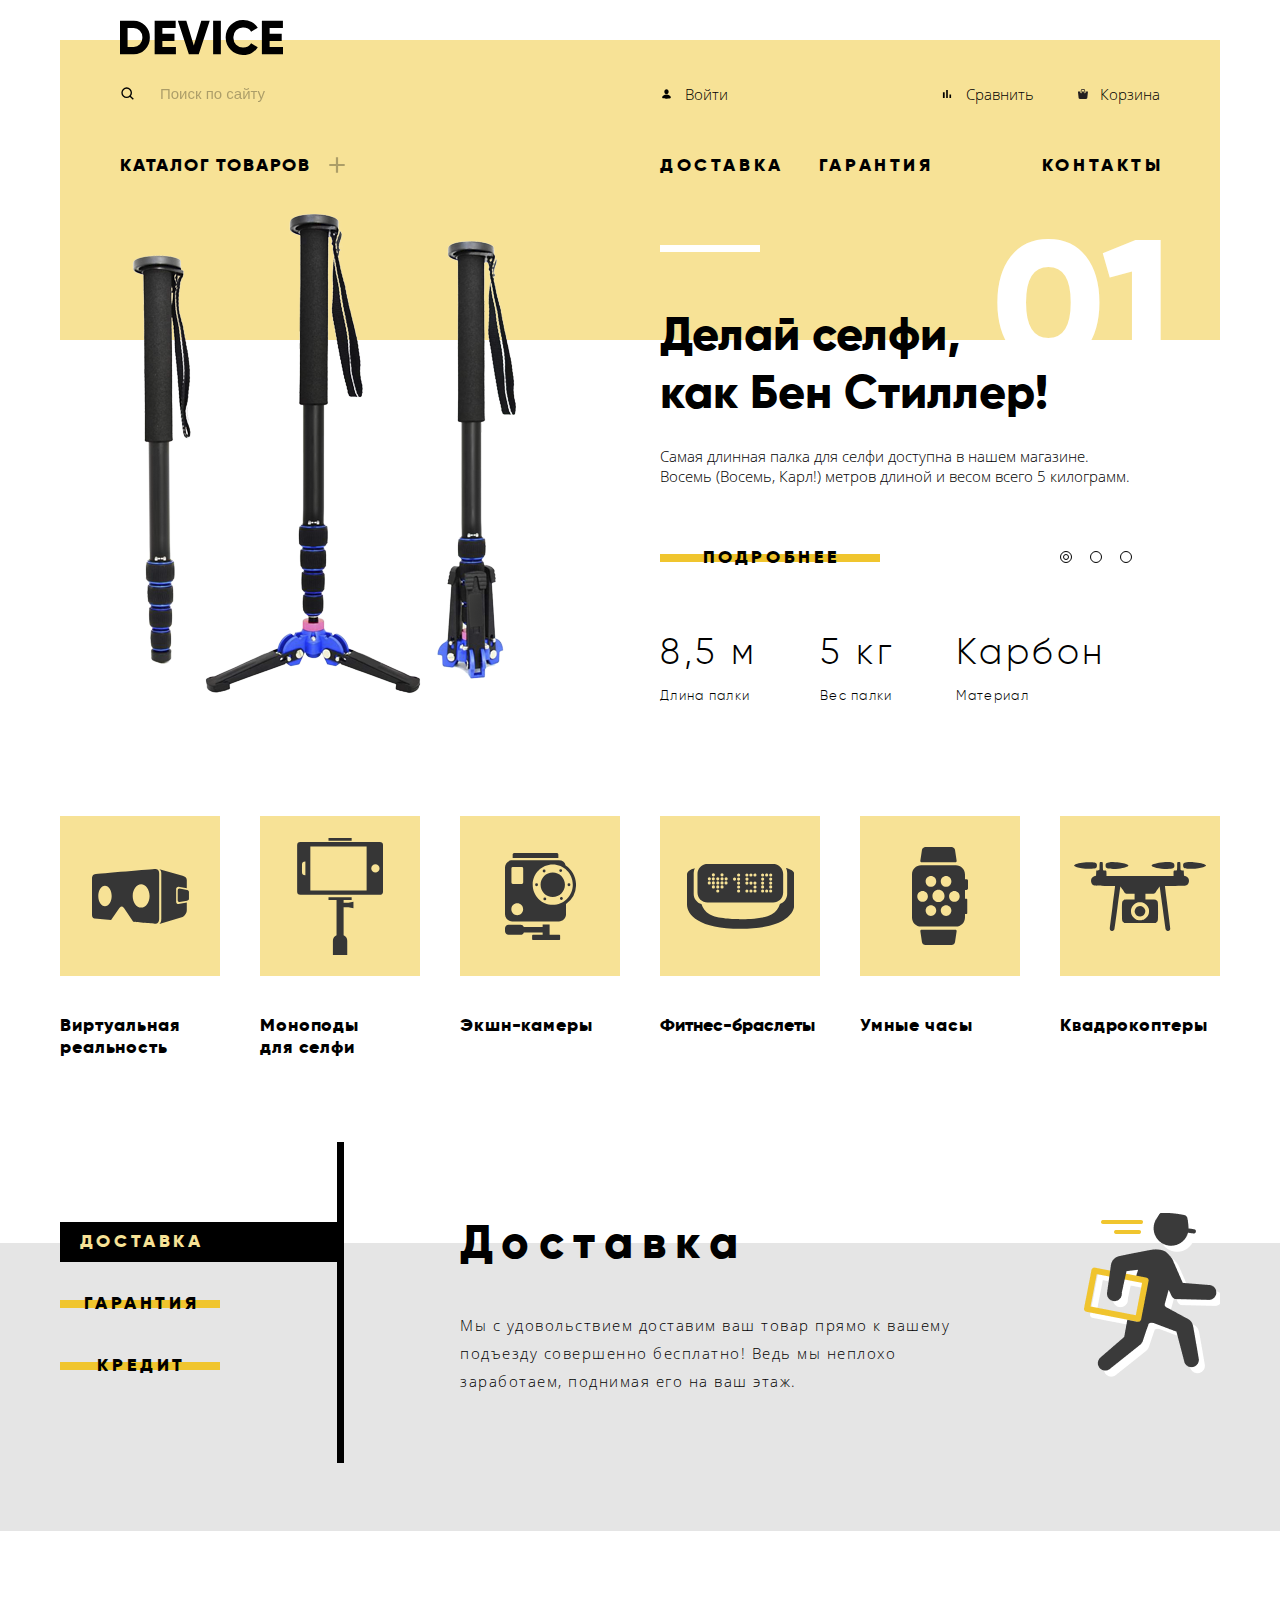
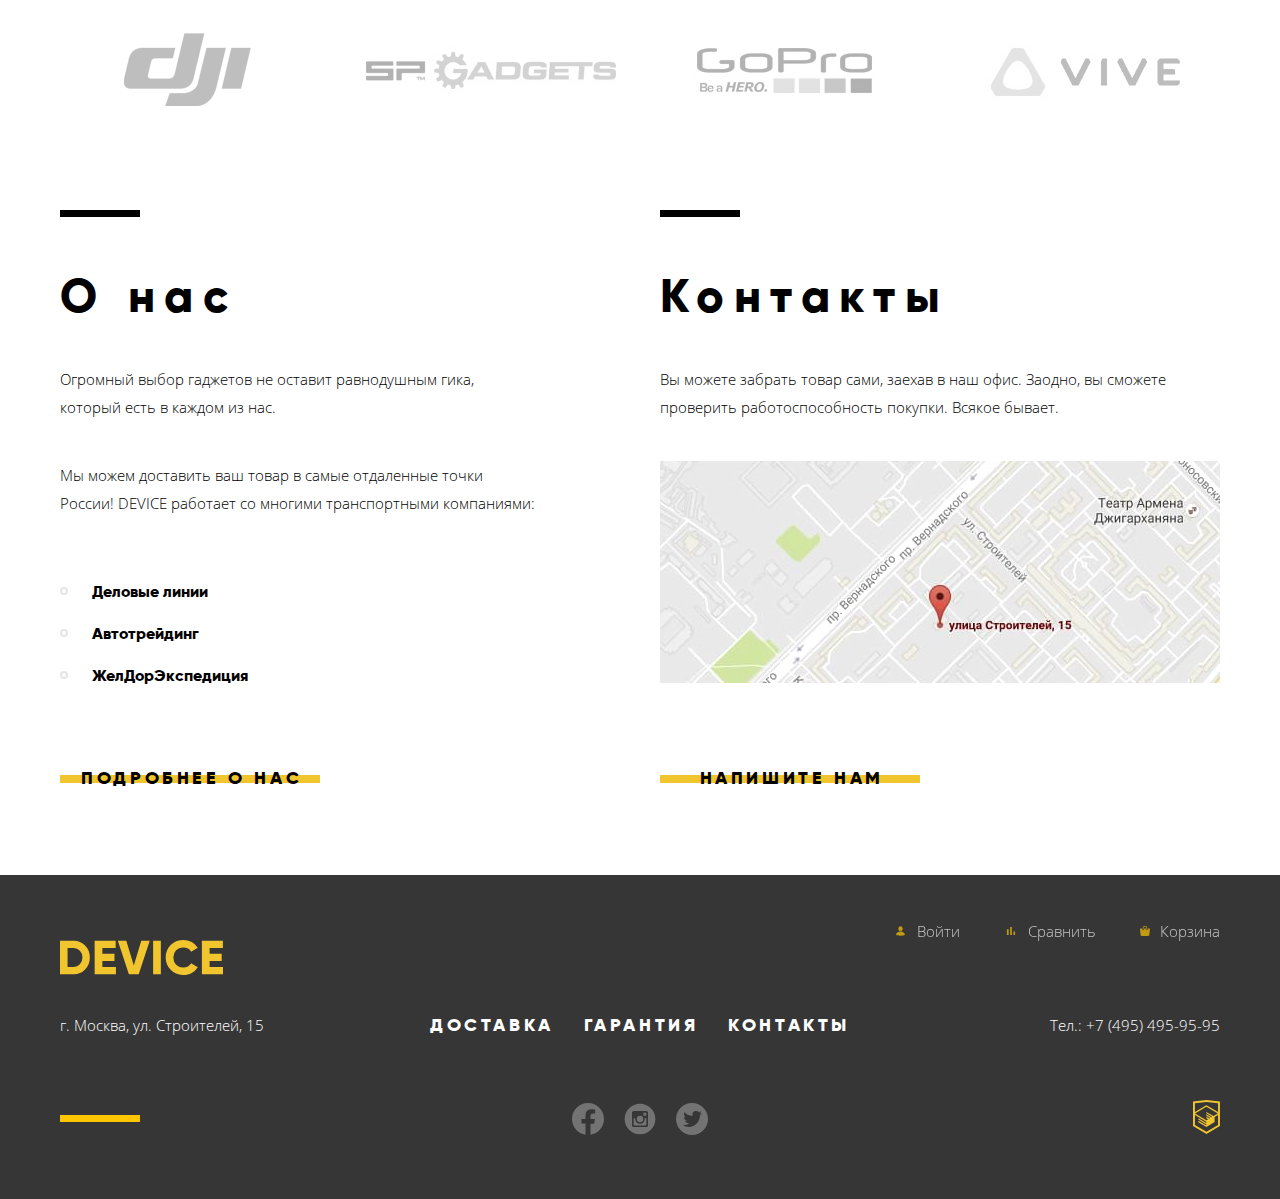
==== commit 26545a9c: "amends for js and little markup" ====
--- a/index.html
+++ b/index.html
@@ -141,7 +141,8 @@
                 <img class="slider-image" src="img/slider-3.png" width="526" height="334" alt="Квадрокоптер">
               </div>
               <div class="slider-content">
-                <div class="slider-caption">Порхает как бабочка, жалит как пчела!</div>
+                <div class="slider-caption">Порхает как бабочка,
+                  <br> жалит как пчела!</div>
                 <div class="slider-desc">Мотивирующие фитнес-браслеты помогут найти в себе силы не пропускать занятия и соблюдать диету.</div>
                 <a class="button" href="#">Подробнее</a>
                 <div class="slider-item-data">
--- a/css/styles.css
+++ b/css/styles.css
@@ -39,6 +39,7 @@
 *,
 *::before,
 *::after {
+  -webkit-box-sizing: inherit;
   box-sizing: inherit;
 }
 
@@ -81,6 +82,7 @@
 /* Global */
 html {
   height: 100%;
+  -webkit-box-sizing: border-box;
   box-sizing: border-box;
 }
 
@@ -94,6 +96,7 @@
   color: var(--basic-black);
   min-height: 100%;
   display: grid;
+  grid-template-rows: -webkit-min-content 1fr -webkit-min-content;
   grid-template-rows: min-content 1fr min-content;
 }
 
@@ -108,7 +111,11 @@
 }
 
 .flex-container {
-  display: flex;
+  display: -webkit-box;
+  display: -ms-flexbox;
+  display: flex;
+  -webkit-box-pack: justify;
+  -ms-flex-pack: justify;
   justify-content: space-between;
 }
 
@@ -164,12 +171,16 @@
   height: 8px;
   width: 100%;
   z-index: -1;
+  -webkit-transition: 0.3s;
+  -o-transition: 0.3s;
   transition: 0.3s;
 }
 
 .button:hover::after,
 .button:focus::after {
   height: 100%;
+  -webkit-transition: 0.3s;
+  -o-transition: 0.3s;
   transition: 0.3s;
 }
 
@@ -189,16 +200,22 @@
   display: inline-block;
   vertical-align: middle;
   margin-top: -30px;
+  -webkit-transition: 0.3s;
+  -o-transition: 0.3s;
   transition: 0.3s;
 }
 
 .main-header .logo-link:hover,
 .main-header .logo-link:focus {
+  -webkit-transition: 0.3s;
+  -o-transition: 0.3s;
   transition: 0.3s;
   opacity: 0.6;
 }
 
 .main-header .logo-link:active {
+  -webkit-transition: 0.3s;
+  -o-transition: 0.3s;
   transition: 0.3s;
   opacity: 0.3;
 }
@@ -210,9 +227,16 @@
   line-height: 22px;
   text-transform: uppercase;
   letter-spacing: 0.1em;
-  display: flex;
+  display: -webkit-box;
+  display: -ms-flexbox;
+  display: flex;
+  -webkit-box-pack: justify;
+  -ms-flex-pack: justify;
   justify-content: space-between;
+  -webkit-box-align: start;
+  -ms-flex-align: start;
   align-items: flex-start;
+  -ms-flex-wrap: wrap;
   flex-wrap: wrap;
   margin-bottom: 30px;
   padding-bottom: 20px;
@@ -221,17 +245,23 @@
 
 .main-navigation a {
   color: var(--basic-black);
+  -webkit-transition: 0.3s;
+  -o-transition: 0.3s;
   transition: 0.3s;
 }
 
 .main-navigation a:hover,
 .main-navigation a:focus {
   opacity: 0.6;
+  -webkit-transition: 0.3s;
+  -o-transition: 0.3s;
   transition: 0.3s;
 }
 
 .main-navigation a:active {
   opacity: 0.3;
+  -webkit-transition: 0.3s;
+  -o-transition: 0.3s;
   transition: 0.3s;
 }
 
@@ -240,7 +270,11 @@
   padding: 0;
   margin: 0;
   list-style: none;
-  display: flex;
+  display: -webkit-box;
+  display: -ms-flexbox;
+  display: flex;
+  -webkit-box-pack: justify;
+  -ms-flex-pack: justify;
   justify-content: space-between;
 }
 
@@ -256,8 +290,13 @@
 
 .main-navigation-catalog {
   width: 500px;
-  display: flex;
+  display: -webkit-box;
+  display: -ms-flexbox;
+  display: flex;
+  -webkit-box-align: center;
+  -ms-flex-align: center;
   align-items: center;
+  -ms-flex-wrap: wrap;
   flex-wrap: wrap;
 }
 
@@ -281,7 +320,10 @@
   padding: 0 60px 9px;
   overflow: hidden;
   display: none;
+  -ms-flex-wrap: wrap;
   flex-wrap: wrap;
+  -webkit-transition: max-height 0.25s ease-out;
+  -o-transition: max-height 0.25s ease-out;
   transition: max-height 0.25s ease-out;
 }
 
@@ -310,12 +352,18 @@
 }
 
 .main-navigation-submenu.open {
+  display: -webkit-box;
+  display: -ms-flexbox;
   display: flex;
 }
 
 .navbar {
   line-height: 20px;
-  display: flex;
+  display: -webkit-box;
+  display: -ms-flexbox;
+  display: flex;
+  -webkit-box-pack: justify;
+  -ms-flex-pack: justify;
   justify-content: space-between;
   margin-bottom: 34px;
 }
@@ -325,13 +373,22 @@
   margin: 0 0 0 auto;
   list-style: none;
   width: 500px;
-  display: flex;
+  display: -webkit-box;
+  display: -ms-flexbox;
+  display: flex;
+  -ms-flex-wrap: wrap;
   flex-wrap: wrap;
+  -webkit-box-pack: justify;
+  -ms-flex-pack: justify;
   justify-content: space-between;
+  -webkit-box-align: center;
+  -ms-flex-align: center;
   align-items: center;
 }
 
 .navbar li {
+  display: -webkit-box;
+  display: -ms-flexbox;
   display: flex;
   margin-left: 44px;
 }
@@ -343,23 +400,32 @@
 
 .navbar-link {
   color: var(--basic-black);
+  display: -webkit-box;
+  display: -ms-flexbox;
   display: flex;
   position: relative;
+  -webkit-transition: 0.3s;
+  -o-transition: 0.3s;
   transition: 0.3s;
 }
 
 .navbar-link:hover,
 .navbar-link:focus {
   opacity: 0.6;
+  -webkit-transition: 0.3s;
+  -o-transition: 0.3s;
   transition: 0.3s;
 }
 
 .navbar-link:active {
   opacity: 0.3;
+  -webkit-transition: 0.3s;
+  -o-transition: 0.3s;
   transition: 0.3s;
 }
 
 .navbar-link img {
+  -o-object-fit: contain;
   object-fit: contain;
   margin-right: 12px;
 }
@@ -377,6 +443,8 @@
 }
 
 .navbar-search form {
+  display: -webkit-box;
+  display: -ms-flexbox;
   display: flex;
 }
 
@@ -408,6 +476,32 @@
   line-height: inherit;
   border: none;
   background: none;
+  -webkit-appearance: textfield;
+  margin: 0;
+}
+
+.navbar-search input::-webkit-search-decoration {
+  -webkit-appearance: none;
+}
+
+.navbar-search input:hover::-webkit-input-placeholder {
+  color: var(--basic-black);
+  opacity: 0.6;
+}
+
+.navbar-search input:hover::-moz-placeholder {
+  color: var(--basic-black);
+  opacity: 0.6;
+}
+
+.navbar-search input:hover:-ms-input-placeholder {
+  color: var(--basic-black);
+  opacity: 0.6;
+}
+
+.navbar-search input:hover::-ms-input-placeholder {
+  color: var(--basic-black);
+  opacity: 0.6;
 }
 
 .navbar-search input:hover::placeholder {
@@ -421,6 +515,26 @@
   outline: none;
 }
 
+.navbar-search input:focus::-webkit-input-placeholder {
+  color: var(--basic-black);
+  opacity: 1;
+}
+
+.navbar-search input:focus::-moz-placeholder {
+  color: var(--basic-black);
+  opacity: 1;
+}
+
+.navbar-search input:focus:-ms-input-placeholder {
+  color: var(--basic-black);
+  opacity: 1;
+}
+
+.navbar-search input:focus::-ms-input-placeholder {
+  color: var(--basic-black);
+  opacity: 1;
+}
+
 .navbar-search input:focus::placeholder {
   color: var(--basic-black);
   opacity: 1;
@@ -429,6 +543,26 @@
 .navbar-search input:focus + button {
   display: inline-block;
   vertical-align: middle;
+}
+
+.navbar-search input::-webkit-input-placeholder {
+  color: var(--basic-black);
+  opacity: 0.3;
+}
+
+.navbar-search input::-moz-placeholder {
+  color: var(--basic-black);
+  opacity: 0.3;
+}
+
+.navbar-search input:-ms-input-placeholder {
+  color: var(--basic-black);
+  opacity: 0.3;
+}
+
+.navbar-search input::-ms-input-placeholder {
+  color: var(--basic-black);
+  opacity: 0.3;
 }
 
 .navbar-search input::placeholder {
@@ -453,7 +587,10 @@
   background: none;
   padding: 13px 15px;
   cursor: pointer;
-  transition: 0.3s;
+  -webkit-transition: 0.3s;
+  -o-transition: 0.3s;
+  transition: 0.3s;
+  margin: 0;
 }
 
 .navbar-search button:hover,
@@ -462,6 +599,8 @@
   background: var(--basic-black);
   display: inline-block;
   vertical-align: middle;
+  -webkit-transition: 0.3s;
+  -o-transition: 0.3s;
   transition: 0.3s;
 }
 
@@ -470,6 +609,8 @@
   background: var(--basic-black);
   display: inline-block;
   vertical-align: middle;
+  -webkit-transition: 0.3s;
+  -o-transition: 0.3s;
   transition: 0.3s;
 }
 
@@ -490,16 +631,22 @@
 }
 
 .main-footer .logo-link {
+  -webkit-transition: 0.3s;
+  -o-transition: 0.3s;
   transition: 0.3s;
 }
 
 .main-footer .logo-link:hover,
 .main-footer .logo-link:focus {
+  -webkit-transition: 0.3s;
+  -o-transition: 0.3s;
   transition: 0.3s;
   opacity: 0.6;
 }
 
 .main-footer .logo-link:active {
+  -webkit-transition: 0.3s;
+  -o-transition: 0.3s;
   transition: 0.3s;
   opacity: 0.3;
 }
@@ -570,9 +717,16 @@
   padding: 0 60px;
   margin: 0;
   list-style: none;
-  display: flex;
+  display: -webkit-box;
+  display: -ms-flexbox;
+  display: flex;
+  -webkit-box-pack: justify;
+  -ms-flex-pack: justify;
   justify-content: space-between;
+  -ms-flex-wrap: wrap;
   flex-wrap: wrap;
+  -webkit-box-align: center;
+  -ms-flex-align: center;
   align-items: center;
 }
 
@@ -588,22 +742,30 @@
 .footer-menu a {
   color: inherit;
   opacity: 1;
+  -webkit-transition: 0.3s;
+  -o-transition: 0.3s;
   transition: 0.3s;
 }
 
 .footer-menu a:hover,
 .footer-menu a:focus {
   opacity: 0.6;
+  -webkit-transition: 0.3s;
+  -o-transition: 0.3s;
   transition: 0.3s;
 }
 
 .footer-menu a:active {
   opacity: 0.3;
+  -webkit-transition: 0.3s;
+  -o-transition: 0.3s;
   transition: 0.3s;
 }
 
 .navbar-footer {
   margin-top: 1px;
+  -webkit-box-align: start;
+  -ms-flex-align: start;
   align-items: flex-start;
   list-style: none;
 }
@@ -616,8 +778,14 @@
 .navbar-footer a {
   color: var(--basic-white);
   opacity: 0.7;
-  transition: 0.3s;
+  -webkit-transition: 0.3s;
+  -o-transition: 0.3s;
+  transition: 0.3s;
+  -webkit-box-align: center;
+  -ms-flex-align: center;
   align-items: center;
+  display: -webkit-box;
+  display: -ms-flexbox;
   display: flex;
 }
 
@@ -628,11 +796,15 @@
 .navbar-footer a:hover,
 .navbar-footer a:focus {
   opacity: 1;
+  -webkit-transition: 0.3s;
+  -o-transition: 0.3s;
   transition: 0.3s;
 }
 
 .navbar-footer a:active {
   opacity: 0.3;
+  -webkit-transition: 0.3s;
+  -o-transition: 0.3s;
   transition: 0.3s;
 }
 
@@ -650,17 +822,23 @@
 }
 
 .copyright a {
+  -webkit-transition: 0.3s;
+  -o-transition: 0.3s;
   transition: 0.3s;
 }
 
 .copyright a:hover,
 .copyright a:focus {
   opacity: 0.6;
+  -webkit-transition: 0.3s;
+  -o-transition: 0.3s;
   transition: 0.3s;
 }
 
 .copyright a:active {
   opacity: 0.3;
+  -webkit-transition: 0.3s;
+  -o-transition: 0.3s;
   transition: 0.3s;
 }
 
@@ -668,7 +846,11 @@
   margin: 57px 0;
   padding: 0;
   list-style: none;
-  display: flex;
+  display: -webkit-box;
+  display: -ms-flexbox;
+  display: flex;
+  -webkit-box-pack: center;
+  -ms-flex-pack: center;
   justify-content: center;
 }
 
@@ -685,25 +867,38 @@
 .socials a {
   opacity: 0.3;
   display: block;
+  -webkit-transition: 0.3s;
+  -o-transition: 0.3s;
   transition: 0.3s;
 }
 
 .socials a:hover,
 .socials a:focus {
   opacity: 0.6;
+  -webkit-transition: 0.3s;
+  -o-transition: 0.3s;
   transition: 0.3s;
 }
 
 .socials a:active {
   opacity: 0.1;
+  -webkit-transition: 0.3s;
+  -o-transition: 0.3s;
   transition: 0.3s;
 }
 
 /* Index page */
 .main-section {
   width: 560px;
-  display: flex;
+  display: -webkit-box;
+  display: -ms-flexbox;
+  display: flex;
+  -webkit-box-orient: vertical;
+  -webkit-box-direction: normal;
+  -ms-flex-direction: column;
   flex-direction: column;
+  -webkit-box-align: start;
+  -ms-flex-align: start;
   align-items: flex-start;
   position: relative;
   margin-bottom: 76px;
@@ -803,25 +998,36 @@
 
 /* Catalog */
 .wrapper-catalog {
-  display: flex;
+  display: -webkit-box;
+  display: -ms-flexbox;
+  display: flex;
+  -webkit-box-pack: center;
+  -ms-flex-pack: center;
   justify-content: center;
 }
 
 .wrapper-catalog::after {
   content: "";
+  background: -o-linear-gradient(var(--basic-grey-light), var(--basic-grey-light) 70px, var(--basic-white) 70px);
   background: linear-gradient(var(--basic-grey-light), var(--basic-grey-light) 70px, var(--basic-white) 70px);
+  -webkit-box-flex: 1;
+  -ms-flex-positive: 1;
   flex-grow: 1;
 }
 
 .wrapper-catalog::before {
   content: "";
+  background: -o-linear-gradient(var(--filter-grey), var(--filter-grey) 70px, var(--basic-grey-light) 70px);
   background: linear-gradient(var(--filter-grey), var(--filter-grey) 70px, var(--basic-grey-light) 70px);
+  -webkit-box-flex: 1;
+  -ms-flex-positive: 1;
   flex-grow: 1;
 }
 
 .catalog {
   width: 832px;
   padding-left: 72px;
+  background: -o-linear-gradient(var(--basic-grey-light), var(--basic-grey-light) 70px, var(--basic-white) 70px);
   background: linear-gradient(var(--basic-grey-light), var(--basic-grey-light) 70px, var(--basic-white) 70px);
   margin-bottom: 48px;
 }
@@ -836,9 +1042,16 @@
 }
 
 .catalog-list {
-  display: flex;
+  display: -webkit-box;
+  display: -ms-flexbox;
+  display: flex;
+  -ms-flex-wrap: wrap;
   flex-wrap: wrap;
+  -webkit-box-pack: justify;
+  -ms-flex-pack: justify;
   justify-content: space-between;
+  -webkit-box-align: start;
+  -ms-flex-align: start;
   align-items: flex-start;
 }
 
@@ -851,7 +1064,11 @@
 .catalog-item:hover .catalog-item-overlay,
 .catalog-item:focus .catalog-item-overlay,
 .catalog-item:focus-within .catalog-item-overlay {
-  display: flex;
+  display: -webkit-box;
+  display: -ms-flexbox;
+  display: flex;
+  -webkit-transition: 0.3s;
+  -o-transition: 0.3s;
   transition: 0.3s;
 }
 
@@ -861,8 +1078,14 @@
   font-size: 18px;
   line-height: 22px;
   letter-spacing: 0.05em;
-  display: flex;
+  display: -webkit-box;
+  display: -ms-flexbox;
+  display: flex;
+  -webkit-box-pack: justify;
+  -ms-flex-pack: justify;
   justify-content: space-between;
+  -webkit-box-align: baseline;
+  -ms-flex-align: baseline;
   align-items: baseline;
   margin-bottom: 3px;
 }
@@ -873,6 +1096,7 @@
   line-height: 19px;
   letter-spacing: 0.05em;
   text-align: right;
+  -ms-flex-negative: 0;
   flex-shrink: 0;
   margin-left: 5px;
 }
@@ -890,9 +1114,18 @@
   top: 0;
   left: 0;
   background: var(--catalog-overlay);
-  transition: 0.3s;
+  -webkit-transition: 0.3s;
+  -o-transition: 0.3s;
+  transition: 0.3s;
+  -webkit-box-orient: vertical;
+  -webkit-box-direction: normal;
+  -ms-flex-direction: column;
   flex-direction: column;
+  -webkit-box-align: center;
+  -ms-flex-align: center;
   align-items: center;
+  -webkit-box-pack: center;
+  -ms-flex-pack: center;
   justify-content: center;
   display: none;
 }
@@ -930,8 +1163,14 @@
   position: absolute;
   right: 27px;
   top: 29px;
-  display: flex;
+  display: -webkit-box;
+  display: -ms-flexbox;
+  display: flex;
+  -webkit-box-pack: center;
+  -ms-flex-pack: center;
   justify-content: center;
+  -webkit-box-align: center;
+  -ms-flex-align: center;
   align-items: center;
   width: 62px;
   height: 62px;
@@ -950,11 +1189,17 @@
   margin: 0 0 50px 0;
   padding: 0;
   list-style: none;
+  display: -webkit-box;
+  display: -ms-flexbox;
   display: flex;
 }
 
 .breadcrumbs li {
-  display: flex;
+  display: -webkit-box;
+  display: -ms-flexbox;
+  display: flex;
+  -webkit-box-align: center;
+  -ms-flex-align: center;
   align-items: center;
 }
 
@@ -979,17 +1224,23 @@
   line-height: 19px;
   color: inherit;
   opacity: 0.3;
+  -webkit-transition: 0.3s;
+  -o-transition: 0.3s;
   transition: 0.3s;
 }
 
 .breadcrumbs a:hover,
 .breadcrumbs a:focus {
   opacity: 0.6;
+  -webkit-transition: 0.3s;
+  -o-transition: 0.3s;
   transition: 0.3s;
 }
 
 .breadcrumbs a:active {
   opacity: 0.1;
+  -webkit-transition: 0.3s;
+  -o-transition: 0.3s;
   transition: 0.3s;
 }
 
@@ -1007,9 +1258,15 @@
   height: 70px;
   margin-bottom: 70px;
   background: var(--basic-grey-light);
-  display: flex;
+  display: -webkit-box;
+  display: -ms-flexbox;
+  display: flex;
+  -ms-flex-wrap: wrap;
   flex-wrap: wrap;
+  -webkit-box-align: baseline;
+  -ms-flex-align: baseline;
   align-items: baseline;
+  -ms-flex-line-pack: center;
   align-content: center;
 }
 
@@ -1021,9 +1278,16 @@
   padding: 0;
   margin: 0;
   list-style: none;
+  -webkit-box-flex: 1;
+  -ms-flex-positive: 1;
   flex-grow: 1;
-  display: flex;
+  display: -webkit-box;
+  display: -ms-flexbox;
+  display: flex;
+  -ms-flex-wrap: wrap;
   flex-wrap: wrap;
+  -webkit-box-align: center;
+  -ms-flex-align: center;
   align-items: center;
 }
 
@@ -1039,18 +1303,24 @@
   color: var(--basic-black);
   line-height: 19px;
   opacity: 0.3;
+  -webkit-transition: 0.3s;
+  -o-transition: 0.3s;
   transition: 0.3s;
 }
 
 .sort a:hover,
 .sort a:focus {
   opacity: 0.6;
+  -webkit-transition: 0.3s;
+  -o-transition: 0.3s;
   transition: 0.3s;
 }
 
 .sort a.active,
 .sort a:active {
   opacity: 1;
+  -webkit-transition: 0.3s;
+  -o-transition: 0.3s;
   transition: 0.3s;
 }
 
@@ -1089,7 +1359,11 @@
   list-style: none;
   margin: -8px 0 30px 0;
   padding: 0;
-  display: flex;
+  display: -webkit-box;
+  display: -ms-flexbox;
+  display: flex;
+  -webkit-box-align: center;
+  -ms-flex-align: center;
   align-items: center;
   min-height: 70px;
 }
@@ -1104,18 +1378,24 @@
   letter-spacing: 0.1em;
   text-transform: uppercase;
   opacity: 0.3;
+  -webkit-transition: 0.3s;
+  -o-transition: 0.3s;
   transition: 0.3s;
 }
 
 .pagination a:hover,
 .pagination a:focus {
   opacity: 0.6;
+  -webkit-transition: 0.3s;
+  -o-transition: 0.3s;
   transition: 0.3s;
 }
 
 .pagination a.active,
 .pagination a:active {
   opacity: 1;
+  -webkit-transition: 0.3s;
+  -o-transition: 0.3s;
   transition: 0.3s;
 }
 
@@ -1134,8 +1414,14 @@
   opacity: 1;
   margin: auto;
   height: 100%;
-  display: flex;
+  display: -webkit-box;
+  display: -ms-flexbox;
+  display: flex;
+  -webkit-box-align: center;
+  -ms-flex-align: center;
   align-items: center;
+  -webkit-box-pack: center;
+  -ms-flex-pack: center;
   justify-content: center;
 }
 
@@ -1164,6 +1450,7 @@
 /* Filter */
 .filter {
   width: 328px;
+  background: -o-linear-gradient(var(--filter-grey), var(--filter-grey) 70px, var(--basic-grey-light) 70px);
   background: linear-gradient(var(--filter-grey), var(--filter-grey) 70px, var(--basic-grey-light) 70px);
   padding-left: 60px;
 }
@@ -1171,7 +1458,11 @@
 .filter .catalog-heading {
   height: 70px;
   margin-bottom: 70px;
-  display: flex;
+  display: -webkit-box;
+  display: -ms-flexbox;
+  display: flex;
+  -webkit-box-align: center;
+  -ms-flex-align: center;
   align-items: center;
 }
 
@@ -1207,7 +1498,11 @@
 }
 
 .filter .input-group {
-  display: flex;
+  display: -webkit-box;
+  display: -ms-flexbox;
+  display: flex;
+  -webkit-box-align: center;
+  -ms-flex-align: center;
   align-items: center;
 }
 
@@ -1229,13 +1524,22 @@
 }
 
 .filter-option label {
-  display: flex;
+  display: -webkit-box;
+  display: -ms-flexbox;
+  display: flex;
+  -webkit-box-align: center;
+  -ms-flex-align: center;
   align-items: center;
   cursor: pointer;
+  -webkit-user-select: none;
+  -moz-user-select: none;
+  -ms-user-select: none;
   user-select: none;
 }
 
 .filter-checkbox input + label {
+  -webkit-transition: 0.3s;
+  -o-transition: 0.3s;
   transition: 0.3s;
 }
 
@@ -1250,15 +1554,20 @@
 
 .filter-checkbox input:hover + label {
   opacity: 0.6;
+  -webkit-transition: 0.3s;
+  -o-transition: 0.3s;
   transition: 0.3s;
 }
 
 .filter-checkbox input:focus + label::before {
+  -webkit-box-shadow: 2px 2px 2px 1px var(--special-yellow-decor);
   box-shadow: 2px 2px 2px 1px var(--special-yellow-decor);
 }
 
 .filter-checkbox input:active + label {
   opacity: 1;
+  -webkit-transition: 0.3s;
+  -o-transition: 0.3s;
   transition: 0.3s;
 }
 
@@ -1299,6 +1608,8 @@
 }
 
 .filter-radio input + label {
+  -webkit-transition: 0.3s;
+  -o-transition: 0.3s;
   transition: 0.3s;
 }
 
@@ -1313,10 +1624,13 @@
 
 .filter-radio input:hover + label {
   opacity: 0.6;
+  -webkit-transition: 0.3s;
+  -o-transition: 0.3s;
   transition: 0.3s;
 }
 
 .filter-radio input:focus + label::before {
+  -webkit-box-shadow: 2px 2px 2px 1px var(--special-yellow-decor);
   box-shadow: 2px 2px 2px 1px var(--special-yellow-decor);
 }
 
@@ -1367,6 +1681,7 @@
   border: 8px solid var(--basic-white);
   background-color: var(--filter-toggle-grey);
   border-radius: 50%;
+  -webkit-box-shadow: 0 2px 2px var(--basic-black-opacity-02);
   box-shadow: 0 2px 2px var(--basic-black-opacity-02);
   cursor: pointer;
 }
@@ -1380,11 +1695,17 @@
 }
 
 .filter-price-controls {
-  display: flex;
+  display: -webkit-box;
+  display: -ms-flexbox;
+  display: flex;
+  -webkit-box-pack: justify;
+  -ms-flex-pack: justify;
   justify-content: space-between;
 }
 
 .filter-price-controls label {
+  display: -webkit-box;
+  display: -ms-flexbox;
   display: flex;
   font-family: "Gilroy Light", "Tahoma", sans-serif;
   font-size: 14px;
@@ -1426,8 +1747,14 @@
   list-style: none;
   padding: 0;
   margin: 0;
-  display: flex;
+  display: -webkit-box;
+  display: -ms-flexbox;
+  display: flex;
+  -webkit-transition: -webkit-transform 0.3s ease-out;
+  transition: -webkit-transform 0.3s ease-out;
+  -o-transition: transform 0.3s ease-out;
   transition: transform 0.3s ease-out;
+  transition: transform 0.3s ease-out, -webkit-transform 0.3s ease-out;
 }
 
 .slider-caption {
@@ -1447,15 +1774,24 @@
 
 .slider-item {
   width: 1160px;
+  display: -webkit-box;
+  display: -ms-flexbox;
   display: flex;
   position: relative;
+  -webkit-box-pack: justify;
+  -ms-flex-pack: justify;
   justify-content: space-between;
+  -ms-flex-wrap: wrap;
   flex-wrap: wrap;
+  -ms-flex-negative: 0;
   flex-shrink: 0;
 }
 
 .slider-item-data {
-  display: flex;
+  display: -webkit-box;
+  display: -ms-flexbox;
+  display: flex;
+  -ms-flex-wrap: wrap;
   flex-wrap: wrap;
 }
 
@@ -1502,6 +1838,18 @@
   width: 500px;
   margin-left: auto;
   margin-right: 60px;
+  display: -webkit-box;
+  display: -ms-flexbox;
+  display: flex;
+  -webkit-box-orient: vertical;
+  -webkit-box-direction: normal;
+  -ms-flex-direction: column;
+  flex-direction: column;
+  -ms-flex-wrap: wrap;
+  flex-wrap: wrap;
+  -webkit-box-align: start;
+  -ms-flex-align: start;
+  align-items: flex-start;
 }
 
 .slider-content::before {
@@ -1516,8 +1864,9 @@
 }
 
 .slider-content .button {
-  margin-bottom: 50px;
-  width: 220px;
+  margin-bottom: 53px;
+  min-width: 220px;
+  margin-top: auto;
 }
 
 .slider-controls {
@@ -1527,7 +1876,11 @@
   padding: 0;
   margin: 0;
   list-style: none;
-  display: flex;
+  display: -webkit-box;
+  display: -ms-flexbox;
+  display: flex;
+  -webkit-box-pack: justify;
+  -ms-flex-pack: justify;
   justify-content: space-between;
   width: 72px;
   z-index: 10;
@@ -1541,6 +1894,7 @@
   border-radius: 50%;
   background-color: transparent;
   padding: 0;
+  -webkit-box-sizing: border-box;
   box-sizing: border-box;
   border: 1px solid var(--basic-black);
 }
@@ -1565,7 +1919,10 @@
   margin: 0;
   padding: 0;
   list-style: none;
-  display: flex;
+  display: -webkit-box;
+  display: -ms-flexbox;
+  display: flex;
+  -ms-flex-wrap: wrap;
   flex-wrap: wrap;
 }
 
@@ -1590,11 +1947,15 @@
 .category-grid-item:hover .category-grid-img,
 .category-grid-item:focus .category-grid-img {
   background: var(--special-yellow-dark);
+  -webkit-transition: 0.3s;
+  -o-transition: 0.3s;
   transition: 0.3s;
 }
 
 .category-grid-item:active .category-grid-img {
   background: var(--special-yellow-dark);
+  -webkit-transition: 0.3s;
+  -o-transition: 0.3s;
   transition: 0.3s;
 }
 
@@ -1619,6 +1980,8 @@
   height: 160px;
   margin-bottom: 38px;
   background: var(--special-yellow);
+  -webkit-transition: 0.3s;
+  -o-transition: 0.3s;
   transition: 0.3s;
 }
 
@@ -1633,10 +1996,14 @@
 
 /* Slider services */
 .slider-services {
+  display: -webkit-box;
+  display: -ms-flexbox;
   display: flex;
   min-height: 288px;
   margin-top: 145px;
   margin-bottom: 90px;
+  -webkit-box-pack: justify;
+  -ms-flex-pack: justify;
   justify-content: space-between;
 }
 
@@ -1645,9 +2012,14 @@
 }
 
 .slider-services-nav {
+  display: -webkit-box;
+  display: -ms-flexbox;
   display: flex;
   position: relative;
   width: 284px;
+  -webkit-box-orient: vertical;
+  -webkit-box-direction: normal;
+  -ms-flex-direction: column;
   flex-direction: column;
   padding: 0;
   margin: -21px 0 0 0;
@@ -1675,11 +2047,15 @@
 .slider-services-nav .button:active::after,
 .slider-services-nav .button:focus::after {
   background: none;
+  -webkit-transition: none;
+  -o-transition: none;
   transition: none;
 }
 
 .slider-services-nav-item {
   margin-bottom: 22px;
+  background-image: -webkit-gradient(linear, left top, right top, color-stop(50%, black), color-stop(50%, transparent));
+  background-image: -o-linear-gradient(left, black 50%, transparent 50%);
   background-image: linear-gradient(to right, black 50%, transparent 50%);
   background-size: 200% 100%;
   background-position: right bottom;
@@ -1688,6 +2064,8 @@
 .slider-services-nav-active {
   color: var(--special-yellow);
   background-position: left bottom;
+  -webkit-transition: background-position 0.3s ease;
+  -o-transition: background-position 0.3s ease;
   transition: background-position 0.3s ease;
 }
 
@@ -1704,6 +2082,8 @@
   margin: -40px 0 0 116px;
   padding: 40px 0 0 0;
   list-style: none;
+  display: -webkit-box;
+  display: -ms-flexbox;
   display: flex;
 }
 
@@ -1713,6 +2093,7 @@
   position: relative;
   padding-right: 200px;
   display: none;
+  -ms-flex-negative: 0;
   flex-shrink: 0;
 }
 
@@ -1746,7 +2127,10 @@
   margin: 0;
   padding: 0;
   list-style: none;
-  display: flex;
+  display: -webkit-box;
+  display: -ms-flexbox;
+  display: flex;
+  -ms-flex-wrap: wrap;
   flex-wrap: wrap;
   margin-bottom: 74px;
 }
@@ -1765,14 +2149,20 @@
 }
 
 .logo-block li:hover img {
+  -webkit-filter: grayscale(0);
   filter: grayscale(0);
   opacity: 1;
+  -webkit-transition: 0.3s;
+  -o-transition: 0.3s;
   transition: 0.3s;
 }
 
 .logo-block img {
+  -webkit-filter: grayscale(100%);
   filter: grayscale(100%);
   opacity: 0.3;
+  -webkit-transition: 0.3s;
+  -o-transition: 0.3s;
   transition: 0.3s;
 }
 
@@ -1787,12 +2177,14 @@
   display: none;
   color: var(--basic-black);
   background: var(--basic-white);
+  -webkit-box-shadow: 0 10px 16px var(--modal-shadow);
   box-shadow: 0 10px 16px var(--modal-shadow);
   z-index: 100;
 }
 
 .modal-show {
   display: block;
+  -webkit-animation: bounce 0.6s;
   animation: bounce 0.6s;
 }
 
@@ -1808,6 +2200,8 @@
   border-radius: 50%;
   cursor: pointer;
   opacity: 0.5;
+  -webkit-transition: 0.3s;
+  -o-transition: 0.3s;
   transition: 0.3s;
   z-index: 10;
 }
@@ -1819,6 +2213,8 @@
 .modal-close:hover,
 .modal-close:focus {
   opacity: 1;
+  -webkit-transition: 0.3s;
+  -o-transition: 0.3s;
   transition: 0.3s;
 }
 
@@ -1827,6 +2223,7 @@
 }
 
 .modal-error {
+  -webkit-animation: shake 0.6s;
   animation: shake 0.6s;
 }
 
@@ -1864,15 +2261,21 @@
   bottom: 0;
   left: 0;
   height: 100%;
+  -o-object-fit: cover;
   object-fit: cover;
 }
 
 /* Contact form */
 .contact-form {
-  display: flex;
+  display: -webkit-box;
+  display: -ms-flexbox;
+  display: flex;
+  -ms-flex-wrap: wrap;
   flex-wrap: wrap;
   width: 760px;
   margin: auto;
+  -webkit-box-pack: justify;
+  -ms-flex-pack: justify;
   justify-content: space-between;
 }
 
@@ -1883,6 +2286,7 @@
 
 .contact-form input {
   padding: 17px 20px;
+  -webkit-box-sizing: inherit;
   box-sizing: inherit;
   font-family: "Gilroy Regular", "Tahoma", sans-serif;
   font-size: 14px;
@@ -1900,6 +2304,22 @@
   border: 2px solid var(--special-yellow);
   outline: none;
   padding: 15px 18px;
+}
+
+.contact-form input::-webkit-input-placeholder {
+  opacity: 0.4;
+}
+
+.contact-form input::-moz-placeholder {
+  opacity: 0.4;
+}
+
+.contact-form input:-ms-input-placeholder {
+  opacity: 0.4;
+}
+
+.contact-form input::-ms-input-placeholder {
+  opacity: 0.4;
 }
 
 .contact-form input::placeholder {
@@ -1938,6 +2358,22 @@
   padding: 15px 18px;
 }
 
+.contact-form textarea::-webkit-input-placeholder {
+  opacity: 0.4;
+}
+
+.contact-form textarea::-moz-placeholder {
+  opacity: 0.4;
+}
+
+.contact-form textarea:-ms-input-placeholder {
+  opacity: 0.4;
+}
+
+.contact-form textarea::-ms-input-placeholder {
+  opacity: 0.4;
+}
+
 .contact-form textarea::placeholder {
   opacity: 0.4;
 }
@@ -1957,27 +2393,54 @@
 
 /* Animations */
 
+@-webkit-keyframes bounce {
+  0% {
+    -webkit-transform: translateY(-2000px);
+    transform: translateY(-2000px);
+  }
+
+  70% {
+    -webkit-transform: translateY(30px);
+    transform: translateY(30px);
+  }
+
+  90% {
+    -webkit-transform: translateY(-10px);
+    transform: translateY(-10px);
+  }
+
+  100% {
+    -webkit-transform: translateY(0);
+    transform: translateY(0);
+  }
+}
+
 @keyframes bounce {
   0% {
+    -webkit-transform: translateY(-2000px);
     transform: translateY(-2000px);
   }
 
   70% {
+    -webkit-transform: translateY(30px);
     transform: translateY(30px);
   }
 
   90% {
+    -webkit-transform: translateY(-10px);
     transform: translateY(-10px);
   }
 
   100% {
+    -webkit-transform: translateY(0);
     transform: translateY(0);
   }
 }
 
-@keyframes shake {
+@-webkit-keyframes shake {
   0%,
   100% {
+    -webkit-transform: translateX(0);
     transform: translateX(0);
   }
 
@@ -1986,6 +2449,7 @@
   50%,
   70%,
   90% {
+    -webkit-transform: translateX(-10px);
     transform: translateX(-10px);
   }
 
@@ -1993,6 +2457,32 @@
   40%,
   60%,
   80% {
+    -webkit-transform: translateX(10px);
     transform: translateX(10px);
   }
 }
+
+@keyframes shake {
+  0%,
+  100% {
+    -webkit-transform: translateX(0);
+    transform: translateX(0);
+  }
+
+  10%,
+  30%,
+  50%,
+  70%,
+  90% {
+    -webkit-transform: translateX(-10px);
+    transform: translateX(-10px);
+  }
+
+  20%,
+  40%,
+  60%,
+  80% {
+    -webkit-transform: translateX(10px);
+    transform: translateX(10px);
+  }
+}
